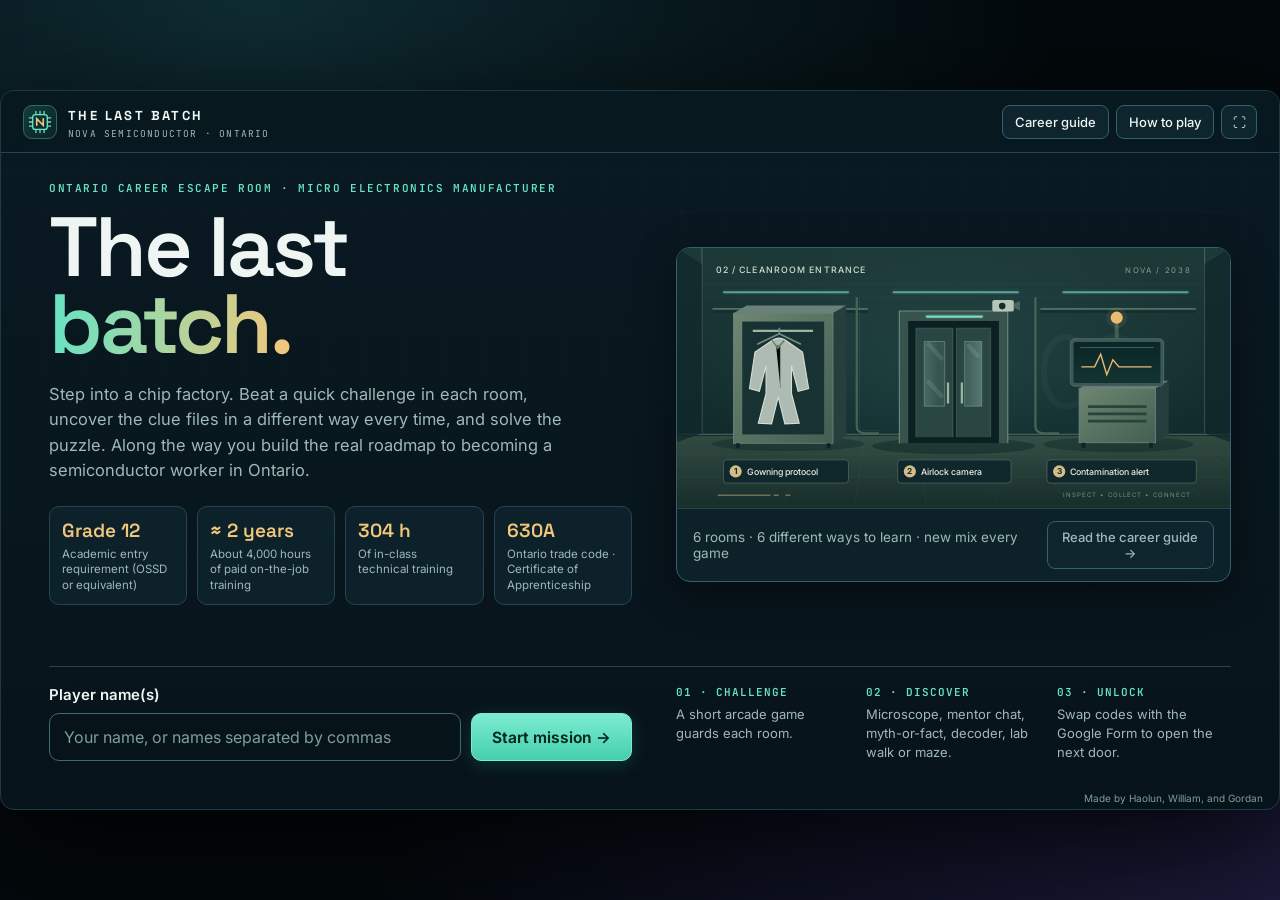
==== index.html @ 59d880a7 "Replace repeated mazes with varied discovery modes, randomize each mission, add Ontario career pathw" ====
<!doctype html>
<html lang="en">
<head>
<meta charset="utf-8">
<meta name="viewport" content="width=device-width,initial-scale=1">
<meta name="theme-color" content="#07131a">
<meta name="description" content="The Last Batch: a six-room microelectronics escape game about becoming a Micro Electronics Manufacturer (semiconductor worker) in Ontario.">
<title>The Last Batch · Nova Semiconductor</title>
<link rel="icon" type="image/svg+xml" href="data:image/svg+xml,%3Csvg xmlns='http://www.w3.org/2000/svg' viewBox='0 0 48 48'%3E%3Crect width='48' height='48' rx='9' fill='%2307131a'/%3E%3Cpath d='M12 35V13h4l16 22h4V13' fill='none' stroke='%2366e3c4' stroke-width='3'/%3E%3C/svg%3E">
<link rel="preconnect" href="https://fonts.googleapis.com">
<link rel="preconnect" href="https://fonts.gstatic.com" crossorigin>
<link rel="stylesheet" href="https://fonts.googleapis.com/css2?family=Inter:wght@400;500;600;700&family=JetBrains+Mono:wght@400;600&family=Space+Grotesk:wght@500;600;700&display=swap">
<link rel="stylesheet" href="css/style.css">
</head>
<body>
<a class="skip-link" href="#main">Skip to mission</a>
<div id="storage-warning" class="storage-warning" hidden>Progress cannot be saved in this browser. Keep this tab open until you finish.</div>
<div id="app"></div>
<dialog id="modal" aria-labelledby="modal-title"></dialog>
<div id="toast" class="toast" role="status" hidden></div>
<div id="announcer" class="sr-only" role="status" aria-live="polite"></div>
<noscript><p style="padding:30px">This game needs JavaScript enabled. Open this page in a current web browser.</p></noscript>
<!-- Plain scripts (no modules) so the game also runs when opened straight from disk. -->
<script src="js/scene.js"></script>
<script src="js/arcade.js"></script>
<script src="js/content.js"></script>
<script src="js/game.js"></script>
</body>
</html>
---- css/style.css ----
:root{
 color-scheme:dark;--ui-scale:1;
 --bg:#07131a;--bg2:#0b1c24;--panel:#0f242d;--panel2:#13303a;--line:#244651;--line2:#336170;
 --ink:#eef5f2;--muted:#9fb9b6;--teal:#66e3c4;--teal2:#2fbf9c;--gold:#f3c77b;--red:#ff9f8f;--violet:#b9a6ff;
 --mono:'JetBrains Mono',Consolas,'Courier New',monospace;--sans:Inter,system-ui,'Segoe UI',sans-serif;--display:'Space Grotesk',Inter,system-ui,sans-serif;
 --radius:12px;--shadow:0 10px 40px #0007;
}
*{box-sizing:border-box}
html,body{width:100%;height:100%;margin:0;overflow:hidden;overscroll-behavior:none;background:#03090c;color:var(--ink);font-family:var(--sans)}
body{background:radial-gradient(ellipse at 20% 0%,#0f2c33 0,transparent 55%),radial-gradient(ellipse at 100% 100%,#1b1a3a 0,transparent 50%),#03090c}
button,input,select{font:inherit}button{cursor:pointer;color:inherit}button:disabled{cursor:not-allowed;opacity:.42}
button:focus-visible,a:focus-visible,input:focus-visible,select:focus-visible,[tabindex]:focus-visible{outline:3px solid var(--gold);outline-offset:3px}
a{color:var(--teal);text-underline-offset:3px}
h1,h2,h3,p{margin:0}h1,h2{font-family:var(--display);font-weight:600;letter-spacing:-.5px}h3{font-size:19px;font-family:var(--display);font-weight:600}
p{line-height:1.55}strong,b{font-weight:650}ul,ol{margin:12px 0;padding-left:24px}li{margin:7px 0;line-height:1.5}[hidden]{display:none!important}
.muted{color:var(--muted)}.small{font-size:14px}.gold{color:var(--gold)}
.eyebrow{font:600 11px var(--mono);color:var(--teal);letter-spacing:1.6px;text-transform:uppercase}
.sr-only{position:absolute;width:1px;height:1px;overflow:hidden;clip:rect(0,0,0,0);white-space:nowrap}
.skip-link{position:fixed;top:-50px}.skip-link:focus{z-index:100;top:5px;left:5px;background:var(--teal);color:#081814;padding:10px}
@keyframes rise{from{opacity:0;transform:translateY(10px)}to{opacity:1;transform:none}}
@keyframes pulse{0%,100%{box-shadow:0 0 0 0 #66e3c455}50%{box-shadow:0 0 0 6px #66e3c400}}
@keyframes fade{from{opacity:0}to{opacity:1}}
@keyframes shake{20%,60%{transform:translateX(-6px)}40%,80%{transform:translateX(6px)}}

/* ---------- Stage ---------- */
#app{position:fixed;left:50%;top:50%;width:1280px;height:720px;transform:translate(-50%,-50%) scale(var(--ui-scale));transform-origin:center;overflow:hidden;border-radius:14px;border:1px solid #1d3a44;
 background:linear-gradient(180deg,#0a1a22 0,#07131a 100%);box-shadow:0 30px 120px #000c}
#app::before{content:"";position:absolute;inset:0;pointer-events:none;background-image:linear-gradient(#ffffff05 1px,transparent 1px),linear-gradient(90deg,#ffffff05 1px,transparent 1px);background-size:40px 40px;mask-image:linear-gradient(180deg,#000 0,transparent 70%)}
.screen{position:relative;height:658px;overflow:hidden}.screen.enter{animation:rise .35s ease both}

/* ---------- Top bar ---------- */
.topbar{position:relative;z-index:2;height:62px;padding:0 22px;display:flex;align-items:center;justify-content:space-between;gap:18px;border-bottom:1px solid var(--line);background:#081820cc;backdrop-filter:blur(8px)}
.brand{display:flex;gap:11px;align-items:center}
.brand-mark{width:34px;height:34px;display:grid;place-items:center;border-radius:9px;background:linear-gradient(135deg,#123c3a,#0b2228);border:1px solid #2f6b62}
.brand-mark svg{width:26px;height:26px;fill:none;stroke:var(--teal);stroke-width:1.6;stroke-linecap:round}.brand-mark .n{stroke:var(--gold);stroke-width:2}
.brand b{font:700 13px var(--display);letter-spacing:2.4px}.brand small{display:block;font:9.5px var(--mono);letter-spacing:1.2px;color:var(--muted);margin-top:3px}
.top-actions{display:flex;align-items:center;gap:7px}
.text-btn{font-size:13px;font-weight:500;border:1px solid var(--line2);background:#0e252d;border-radius:8px;padding:7px 12px;min-height:34px;transition:background .15s,border-color .15s,transform .15s}
.text-btn:hover:not(:disabled){background:#163843;border-color:#4b8b85}.text-btn.icon{width:36px;padding:0}.text-btn.warn{border-color:var(--gold);color:var(--gold)}
.clock{font:600 22px var(--mono);font-variant-numeric:tabular-nums;min-width:86px;text-align:right;color:var(--teal);padding-left:6px}.clock.low{color:var(--gold)}.clock.expired{color:var(--red)}
.room-nav{display:flex;align-items:center}
.room-nav button{border-radius:50%;border:1px solid #35606a;width:30px;height:30px;padding:0;background:#0f2a31;font:600 12px var(--mono);color:var(--muted);transition:transform .15s}
.room-nav button:hover:not(:disabled){transform:scale(1.1)}
.room-nav button.active{background:var(--teal);color:#06261f;border-color:var(--teal);animation:pulse 2.4s infinite}
.room-nav button.done{border-color:var(--teal);color:var(--teal);background:#0f3330}.room-nav button.done.active{color:#06261f;background:var(--teal)}
.room-nav i{display:block;width:16px;height:2px;background:#25454d}.room-nav i.lit{background:var(--teal)}
.creator-credit{position:absolute;right:16px;bottom:5px;z-index:3;font:10px var(--sans);color:#7f9e98;pointer-events:none}

/* ---------- Buttons & inputs ---------- */
.btn{display:inline-flex;justify-content:center;align-items:center;gap:10px;background:linear-gradient(180deg,#7cecd0,#45cfae);color:#062a22;border:1px solid #7cecd0;border-radius:10px;padding:12px 20px;min-height:46px;font-size:15.5px;font-weight:650;text-decoration:none;box-shadow:0 4px 18px #2fbf9c33;transition:transform .15s,box-shadow .15s,filter .15s}
.btn:hover:not(:disabled){transform:translateY(-1px);box-shadow:0 8px 24px #2fbf9c55}
.btn.secondary{background:#0f262e;color:var(--ink);border-color:#3e6f78;box-shadow:none}.btn.secondary:hover:not(:disabled){background:#173742}
.btn.danger{background:#3a1f1d;border-color:#9a5f55;color:var(--red);box-shadow:none}
.btn.full{width:100%}
.input,select{background:#061419;color:var(--ink);border:1px solid #3f6b70;border-radius:10px;min-height:48px;width:100%;padding:10px 14px;font-size:16px;transition:border-color .15s,box-shadow .15s}
.input:focus,select:focus{border-color:var(--teal);box-shadow:0 0 0 3px #66e3c42a;outline:none}.input::placeholder{color:#7f9e99}

/* ---------- Landing ---------- */
.landing{padding:28px 48px 24px;display:grid;grid-template-columns:1.05fr 1fr;grid-template-rows:1fr auto;gap:18px 44px}
.landing h1{font-size:84px;line-height:.92;letter-spacing:-3px;margin:14px 0 18px}
.landing h1 em{font-style:normal;background:linear-gradient(90deg,var(--teal),var(--gold));-webkit-background-clip:text;background-clip:text;color:transparent}
.lede{font-size:16.5px;color:var(--muted);max-width:540px}
.fact-row{display:grid;grid-template-columns:repeat(4,1fr);gap:10px;margin-top:22px}
.fact{border:1px solid var(--line);background:#0c2129;border-radius:10px;padding:11px 12px}
.fact strong{display:block;font:600 19px var(--display);color:var(--gold)}.fact span{font-size:11.5px;color:var(--muted);line-height:1.35;display:block;margin-top:4px}
.hero-art{align-self:center;border:1px solid var(--line2);border-radius:14px;overflow:hidden;background:#0d2228;box-shadow:var(--shadow)}
.hero-art svg{width:100%;height:auto;display:block;pointer-events:none}
.hero-caption{padding:12px 16px;font-size:13.5px;color:var(--muted);border-top:1px solid var(--line);display:flex;justify-content:space-between;align-items:center;gap:12px}
.landing-bottom{grid-column:1/-1;border-top:1px solid var(--line);padding-top:18px;display:grid;grid-template-columns:1.05fr 1fr;gap:44px}
.signup label{display:block;font-size:15px;font-weight:600;margin-bottom:9px}
.input-row{display:flex;gap:10px}.input-row input{flex:1;min-width:0}.input-row .btn{flex:none}
.inline-error{color:var(--red);font-size:14px;min-height:20px;margin-top:6px}
.instructions-strip{display:grid;grid-template-columns:repeat(3,1fr);gap:16px;font-size:13px;color:var(--muted);line-height:1.45}
.instructions-strip b{display:block;color:var(--teal);font:600 11px var(--mono);margin-bottom:6px;letter-spacing:1px}
.resume-card{border:1px solid #3f7d6c;padding:18px 20px;background:linear-gradient(135deg,#123129,#0d2228);border-radius:12px}
.resume-card p{margin:6px 0 14px;font-size:15px;color:var(--muted)}.resume-card .btn{font-size:14px}

/* ---------- Floor ---------- */
.floor-screen{padding:14px 26px 16px;display:grid;grid-template-rows:56px 1fr 62px 18px;gap:10px}
.floor-screen.final{grid-template-rows:56px 1fr 18px}
.room-heading{display:flex;align-items:center;gap:22px}
.room-heading h1{font-size:27px;white-space:nowrap;margin-top:3px}
.room-intro{flex:1;font-size:13.5px;color:var(--muted);line-height:1.45;max-width:440px}
.steps{display:flex;gap:8px;margin-left:auto}
.step-chip{display:flex;align-items:center;gap:9px;padding:6px 12px 6px 7px;border:1px solid var(--line);border-radius:999px;background:#0b1f26;font-size:13px;font-weight:600;color:#7e9c99;white-space:nowrap}
.step-chip small{display:block;font:9.5px var(--mono);letter-spacing:1px;text-transform:uppercase;font-weight:400}
.step-chip>span{width:26px;height:26px;border-radius:50%;display:grid;place-items:center;background:#16323a;font:600 12px var(--mono)}
.step-chip.now{border-color:var(--gold);color:var(--ink)}.step-chip.now>span{background:var(--gold);color:#3a2808}
.step-chip.done{border-color:#2f7a68;color:var(--teal)}.step-chip.done>span{background:var(--teal);color:#06261f}
.map-frame{position:relative;min-height:0;border:1px solid var(--line2);border-radius:var(--radius);display:grid;place-items:center;background:radial-gradient(ellipse at center,#123139,#08171d);overflow:hidden;box-shadow:inset 0 0 60px #0008}
.map-frame canvas{width:1000px;height:460px;max-width:100%;max-height:100%;display:block;cursor:crosshair;touch-action:none}
.map-frame.html{place-items:stretch;grid-template:minmax(0,1fr) / minmax(0,1fr)}.map-frame.html>*{min-height:0;min-width:0}
.floor-actions{display:grid;grid-template-columns:repeat(3,1fr) 1.25fr;gap:12px}
.record-btn{background:#0e242c;border:1px solid var(--line2);border-radius:10px;text-align:left;padding:9px 14px;font-size:14.5px;line-height:1.3;display:flex;gap:12px;align-items:center;transition:background .15s,border-color .15s}
.record-btn .number{font:600 15px var(--mono);color:var(--gold);width:26px;height:26px;border-radius:50%;border:1px solid #6a5a35;display:grid;place-items:center;flex:none}
.record-btn.seen{border-color:#3f9a80;background:linear-gradient(135deg,#123a31,#0e2a2a)}.record-btn.seen .number{color:#06261f;background:var(--teal);border-color:var(--teal)}
.record-btn:not(:disabled):hover{border-color:var(--teal)}
.record-btn small{display:block;font-size:11px;font-weight:400;color:var(--muted);margin-top:2px}
.report-status:disabled{opacity:1;cursor:default}
.floor-controls{display:flex;justify-content:space-between;align-items:center;font-size:12px;color:var(--muted);padding-right:190px}
#rover-status{max-width:760px;white-space:nowrap;overflow:hidden;text-overflow:ellipsis}

/* ---------- Discovery: lab scene ---------- */
.scene-wrap{display:grid;place-items:center;height:100%;padding:6px}.scene-wrap svg.lab-scene{width:100%;height:100%}

/* ---------- Discovery: microscope ---------- */
.scope-layout{display:grid;grid-template-columns:1fr 300px;height:100%}
.scope{--x:50%;--y:50%;position:relative;overflow:hidden;cursor:none;background:#050d10}
.wafer{position:absolute;left:50%;top:50%;width:640px;height:400px;transform:translate(-50%,-50%);border-radius:50% / 50%;
 background:radial-gradient(circle at 35% 30%,#7f8fb6 0,#4d5f86 35%,#33466a 70%,#1f2d48 100%);box-shadow:0 0 0 6px #22324a,0 0 50px #4d6aa055}
.die-grid{position:absolute;inset:0;border-radius:50%;background-image:linear-gradient(#c8d6ff22 1px,transparent 1px),linear-gradient(90deg,#c8d6ff22 1px,transparent 1px);background-size:32px 32px;mix-blend-mode:screen}
.wafer::after{content:"";position:absolute;inset:0;border-radius:50%;background:conic-gradient(from 20deg,#ff9dd622,#9dfff022,#fff59d22,#ff9dd622);mix-blend-mode:overlay}
.defect{position:absolute;width:42px;height:42px;margin:-21px 0 0 -21px;border:0;background:transparent;padding:0;z-index:1;cursor:none}
.defect span{position:absolute;inset:13px;border-radius:50% 40% 55% 45%;background:#24170c;box-shadow:0 0 0 2px #f3c77b88,0 0 14px #f3c77b}
.defect.found span{background:var(--teal);box-shadow:0 0 0 3px #66e3c4aa}
.defect.found::after{content:"✓";position:absolute;inset:0;display:grid;place-items:center;color:#06261f;font-weight:700;font-size:13px}
.defect:focus-visible{outline:2px solid var(--gold);border-radius:50%}
.lens-shade{position:absolute;inset:0;pointer-events:none;background:radial-gradient(circle 95px at var(--x) var(--y),transparent 0 88px,#02080b 96px);z-index:2}
.lens-ring{position:absolute;left:var(--x);top:var(--y);width:196px;height:196px;margin:-98px 0 0 -98px;border-radius:50%;border:3px solid #9fe9d6aa;box-shadow:0 0 0 10px #0d262b,0 0 0 11px #3f7d74,inset 0 0 40px #66e3c422;pointer-events:none;z-index:3}
.lens-ring::before,.lens-ring::after{content:"";position:absolute;background:#66e3c455;left:50%;top:12px;bottom:12px;width:1px}.lens-ring::after{left:12px;right:12px;top:50%;bottom:auto;width:auto;height:1px}
.side-card{border-left:1px solid var(--line);background:#0a1c23;padding:18px;display:flex;flex-direction:column;gap:10px;overflow:auto}
.found-list{list-style:none;padding:0;margin:4px 0;display:grid;gap:8px}
.found-list li{margin:0;padding:9px 11px;border:1px dashed #36565d;border-radius:9px;font-size:13px}.found-list li b{display:block;font-size:14px}.found-list li span{color:var(--muted)}
.found-list li.ok{border-style:solid;border-color:#3f9a80;background:#0f2e2a}.found-list li.ok b{color:var(--teal)}
.tip{font-size:12.5px;color:var(--gold);line-height:1.45;margin-top:auto}

/* ---------- Discovery: mentor chat ---------- */
.mentor-layout{display:grid;grid-template-columns:260px 1fr;height:100%;min-height:0}
.mentor-card{border-right:1px solid var(--line);background:#0a1c23;padding:22px;display:flex;flex-direction:column;gap:8px;align-items:flex-start}
.avatar{width:74px;height:74px;border-radius:50%;display:grid;place-items:center;font:700 26px var(--display);color:#06261f;background:linear-gradient(135deg,var(--teal),var(--gold));box-shadow:0 0 0 4px #0d2a2e,0 0 0 5px #3f7d74;margin-bottom:6px}
.meter{width:100%;height:8px;border-radius:9px;background:#163039;overflow:hidden;margin-top:8px}.meter span{display:block;height:100%;background:linear-gradient(90deg,var(--teal),var(--gold));transition:width .4s}
.chat{display:grid;grid-template-rows:1fr auto;min-height:0}
.chat-log{overflow:auto;padding:18px 22px;display:flex;flex-direction:column;gap:10px}
.bubble{max-width:78%;padding:11px 15px;border-radius:16px;font-size:14.5px;line-height:1.5;animation:rise .3s ease both}
.bubble.them{background:#13323a;border:1px solid #2d5a62;border-bottom-left-radius:4px;align-self:flex-start}
.bubble.you{background:linear-gradient(135deg,#f3c77b,#e7a957);color:#2c1d05;border-bottom-right-radius:4px;align-self:flex-end;font-weight:600}
.chat-options{border-top:1px solid var(--line);padding:12px 18px;display:flex;flex-wrap:wrap;gap:8px;background:#0a1c23}
.chip-btn{border:1px solid #3f7d74;background:#0f2b30;color:var(--ink);border-radius:999px;padding:9px 15px;font-size:13.5px;transition:background .15s,transform .15s}
.chip-btn:hover{background:#174047;transform:translateY(-1px)}

/* ---------- Discovery: myth or fact ---------- */
.quiz-layout{display:grid;place-items:center;height:100%;padding:20px}
.quiz-card{width:760px;max-width:100%;text-align:center;padding:34px 40px;border-radius:18px;border:1px solid var(--line2);background:linear-gradient(160deg,#12313a,#0b1f26);box-shadow:var(--shadow)}
.quiz-card h2{font-size:28px;line-height:1.3;margin:14px 0 24px;font-weight:500}
.quiz-actions{display:flex;justify-content:center;gap:16px}
.btn.big{min-width:180px;min-height:58px;font-size:18px}
.btn.myth{background:linear-gradient(180deg,#ffb3a6,#f08a78);border-color:#ffb3a6;color:#3a0d06;box-shadow:0 4px 18px #f08a7833}
.quiz-msg{margin-top:20px;font-size:14.5px;color:var(--muted);min-height:44px}
.quiz-card.good{border-color:#3f9a80}.quiz-card.good .quiz-msg strong{color:var(--teal)}.quiz-card.bad .quiz-msg strong{color:var(--red)}

/* ---------- Discovery: word decoder ---------- */
.decode-layout{display:grid;grid-template-columns:repeat(3,1fr);gap:16px;padding:22px;height:100%;align-content:center}
.decode-row{border:1px solid var(--line2);border-radius:14px;background:#0c2128;padding:20px;display:flex;flex-direction:column;gap:14px;min-height:230px}
.decode-row.ok{border-color:#3f9a80;background:linear-gradient(160deg,#123a31,#0c2128)}
.decode-row.shake{animation:shake .4s}
.tiles{display:flex;flex-wrap:wrap;gap:5px}
.tiles span{width:30px;height:38px;display:grid;place-items:center;border-radius:6px;background:#173842;border:1px solid #3e6f78;border-bottom-width:3px;font:700 18px var(--mono);color:var(--gold)}
.decode-row.ok .tiles span{color:var(--teal);border-color:#3f9a80}
.decode-row p{font-size:14.5px;color:var(--muted);flex:1}
.decode-input{display:flex;gap:8px}.decode-input .input{text-transform:uppercase;font-family:var(--mono);letter-spacing:2px}.decode-input .btn{padding:0 16px}
.solved{font:600 14px var(--mono);color:var(--teal)}

/* ---------- Puzzle ---------- */
.puzzle-screen{padding:18px 28px;display:grid;grid-template-rows:56px 1fr 60px;gap:14px}
.puzzle-heading{display:flex;align-items:center;justify-content:space-between;gap:30px}.puzzle-heading h1{font-size:32px;margin-top:5px}
.puzzle-layout{min-height:0;display:grid;grid-template-columns:270px 1fr;gap:18px}
.clue-panel{border:1px solid var(--line);border-radius:var(--radius);background:#0b1f26;padding:18px;display:flex;flex-direction:column;gap:10px}
.clue-panel h3{font-size:16px}.clue-panel .record-btn{font-size:14px;min-height:54px}
.hint-text{color:var(--gold);font-size:14px;line-height:1.5}.hint-btn{margin-top:auto}
.puzzle-main{border:1px solid var(--line);border-radius:var(--radius);background:linear-gradient(160deg,#10292f,#0b1e25);padding:22px 24px;min-height:0;display:flex;flex-direction:column;justify-content:center;gap:18px}
.question{font-size:18px;line-height:1.45;color:#d9e8e2;flex:none;font-weight:500}.puzzle-content{min-height:0}
.puzzle-footer{display:grid;grid-template-columns:1fr auto;align-items:center;gap:25px;padding-right:180px}.puzzle-footer .btn{min-width:230px}
.feedback{font-size:15px;line-height:1.45;color:var(--muted)}.feedback.error{color:var(--red)}.feedback.good{color:var(--teal)}
.match-grid{display:grid;grid-template-columns:repeat(3,1fr);gap:15px}
.match-item{background:#091a20;border:1px solid var(--line2);border-radius:12px;padding:20px 16px}
.match-icon{font:600 36px var(--mono);color:var(--teal);opacity:.8}.match-item label{font-size:18px;font-weight:600;display:block;margin:12px 0}.match-item select{font-size:14.5px}
.camera-grid{display:grid;grid-template-columns:repeat(3,1fr);gap:11px}
.camera-cell{border:2px solid #2f545b;background:#091b20;border-radius:10px;overflow:hidden;padding:0;text-align:left;transition:border-color .15s,transform .15s}
.camera-cell:hover{transform:translateY(-2px);border-color:#4f8c86}
.camera-cell svg{width:100%;height:80px;display:block;background:#11292c}
.camera-cell .camera-caption{padding:8px 11px;font-size:14px;line-height:1.3}.camera-cell strong{display:block;font-size:14.5px}.camera-cell span{display:block;color:var(--muted);font-size:12px;margin-top:3px}
.camera-cell.selected{border-color:var(--red);background:#2c1a19;box-shadow:0 0 0 3px #ff9f8f33}
.camera-cell.selected strong::before{content:"⚠ ";color:var(--red)}
.process-layout{display:grid;grid-template-columns:1fr 1fr;gap:22px}
.process-bank{display:flex;flex-direction:column;gap:8px}
.process-card{background:#12343a;color:var(--ink);border:1px solid #3f7d74;border-radius:10px;font-size:16px;text-align:left;padding:12px 14px;min-height:48px;transition:transform .15s,background .15s}
.process-card:hover:not(:disabled){transform:translateX(4px);background:#174047}
.process-order{border:1px dashed #5f9a8c;border-radius:12px;padding:16px}.process-order ol{font-size:16px;padding-left:23px;min-height:170px;margin:8px 0}.process-order li{padding-left:6px;margin:9px 0}
.minor-actions{display:flex;gap:8px}
.sample-grid{display:grid;grid-template-columns:repeat(3,1fr);gap:14px}
.sample-card{padding:16px;border:1px solid var(--line2);border-radius:12px;background:#0a1d22}
.sample-card h3{font-size:21px;color:var(--teal)}.sample-card p{font-size:16px;margin:10px 0}.sample-card svg{width:100%;height:92px;display:block}
.simple-form{display:flex;flex-direction:column;gap:18px;max-width:650px;width:100%;margin:auto}
.simple-form label{display:block;font-size:17px;margin-bottom:9px}.simple-form input{max-width:270px}
.simple-form .math-line{font:600 24px var(--mono);color:var(--gold);margin:3px 0 10px}

/* ---------- Gate ---------- */
.gate-screen{padding:20px 48px;display:grid;grid-template-rows:auto auto 1fr;gap:14px}
.gate-heading h1{font-size:34px;margin-top:5px}
.path-card{display:flex;gap:18px;align-items:flex-start;padding:16px 20px;border-radius:var(--radius);border:1px solid #6b5a33;background:linear-gradient(135deg,#2a2412,#12232a 60%)}
.path-card p{font-size:14.5px;color:#d6dfd8;margin-top:6px;line-height:1.5}.path-card .eyebrow{color:var(--gold)}
.path-card.compact{margin-top:14px;padding:12px 16px;align-items:center}
.path-num{flex:none;width:44px;height:44px;border-radius:12px;display:grid;place-items:center;font:700 22px var(--display);background:var(--gold);color:#3a2808}
.gate-layout{display:grid;grid-template-columns:1fr 1fr;gap:22px;min-height:0}
.gate-card{padding:20px 24px;border:1px solid var(--line);background:#0e252c;border-radius:var(--radius);display:flex;flex-direction:column;gap:12px}
.step-label{display:flex;align-items:center;gap:12px;font-size:18px;font-weight:600}
.step-label span{border:1px solid var(--teal);width:30px;height:30px;border-radius:50%;display:grid;place-items:center;color:var(--teal);font:600 15px var(--mono)}
.gate-card p{font-size:15.5px;color:var(--muted)}
.room-code{font:600 32px var(--mono);color:var(--teal);letter-spacing:3px;border:1px dashed #5f9a8c;border-radius:10px;padding:14px;text-align:center;user-select:all;background:#061518}
.gate-actions{display:flex;gap:10px}.gate-actions .btn{flex:1;font-size:14px;padding:10px 15px}
.gate-card .gate-help{margin-top:auto;padding-top:12px;border-top:1px solid var(--line);font-size:13.5px}
.gate-form input{text-transform:uppercase;font:600 21px var(--mono);letter-spacing:2px}.gate-form .btn{margin-top:12px;width:100%}
.gate-card .back{align-self:flex-start;margin-top:auto}
.receipt-success{font-size:16px;color:var(--teal)!important;padding:6px 0}

/* ---------- Ending ---------- */
.ending{padding:30px 54px;display:flex;flex-direction:column;gap:26px}
.ending-top{display:grid;grid-template-columns:1fr auto;gap:40px;align-items:end}
.ending h1{font-size:56px;line-height:1.02;margin:12px 0 14px;letter-spacing:-2px}.ending h1 em{font-style:normal;color:var(--teal)}
.end-stats{display:flex;gap:28px}.end-stats strong{display:block;font:600 30px var(--mono);color:var(--teal)}.end-stats span{font-size:13px;color:var(--muted)}
.roadmap{isolation:isolate;list-style:none;padding:0;margin:0;display:grid;grid-template-columns:repeat(6,1fr);gap:12px;position:relative}
.roadmap::before{z-index:-1;content:"";position:absolute;left:4%;right:4%;top:22px;height:2px;background:linear-gradient(90deg,var(--teal),var(--gold))}
.roadmap li{position:relative;margin:0;padding:56px 14px 16px;border:1px solid var(--line);border-radius:12px;background:#0c2128;animation:rise .4s ease both}
.roadmap li:nth-child(2){animation-delay:.08s}.roadmap li:nth-child(3){animation-delay:.16s}.roadmap li:nth-child(4){animation-delay:.24s}.roadmap li:nth-child(5){animation-delay:.32s}.roadmap li:nth-child(6){animation-delay:.4s}
.roadmap .dot{position:absolute;top:6px;left:14px;width:34px;height:34px;border-radius:50%;display:grid;place-items:center;background:var(--gold);color:#3a2808;font:700 16px var(--display)}
.roadmap b{display:block;font-size:15px;line-height:1.3}.roadmap small{display:block;color:var(--muted);font-size:12px;margin-top:6px}
.next-row{display:grid;grid-template-columns:repeat(3,1fr);gap:12px}.next-row div{border:1px dashed #4f7f78;border-radius:12px;padding:14px 16px;font-size:14px;color:var(--muted);line-height:1.45}.next-row b{display:block;color:var(--gold);font:600 11px var(--mono);letter-spacing:1px;margin-bottom:6px}
.end-actions{display:flex;gap:10px}.end-actions .btn{font-size:15px}

/* ---------- Modal ---------- */
dialog{position:fixed;left:50%;top:50%;transform:translate(-50%,-50%) scale(var(--ui-scale));transform-origin:center;width:780px;height:560px;max-width:none;max-height:none;margin:0;padding:0;background:linear-gradient(170deg,#12303a,#0b1d24);color:var(--ink);border:1px solid #4b8b85;border-radius:16px;overflow:hidden;box-shadow:0 20px 100px #000d}
dialog[open]{animation:fade .2s ease both}
dialog::backdrop{background:#01080cd9;backdrop-filter:blur(3px)}
.modal-inner{height:100%;display:grid;grid-template-rows:82px 1fr 72px}
.modal-head{padding:18px 26px;border-bottom:1px solid var(--line);display:flex;justify-content:space-between;align-items:center;gap:25px}
.modal-head h2{font-size:26px;margin-top:5px}
.modal-close{background:#0e252d;border:1px solid #4b8b85;width:36px;height:36px;flex:none;border-radius:50%;font-size:21px}
.modal-body{padding:22px 28px;font-size:17px;line-height:1.6;min-height:0;overflow:auto}
.modal-body p{margin-bottom:14px}.modal-body p:last-child{margin:0}
.modal-footer{padding:12px 26px;border-top:1px solid var(--line);display:flex;align-items:center;justify-content:space-between;gap:15px}
.modal-footer .btn{font-size:14px;min-height:42px;padding:9px 16px}
.mini-table{font-size:17px;margin-bottom:14px}.mini-table>div{display:flex;justify-content:space-between;gap:20px;padding:10px 0;border-bottom:1px solid var(--line)}.mini-table span{color:var(--muted)}
.notebook-tabs,.guide-tabs{display:flex;gap:7px;margin-bottom:16px;flex-wrap:wrap}
.notebook-tabs button,.guide-tabs button{border:1px solid var(--line2);background:#091d22;border-radius:8px;padding:6px 13px;font:13px var(--mono)}
.notebook-tabs button.active,.guide-tabs button.active{background:#1f5248;border-color:var(--teal);color:#e9fff8}
.notebook-records{display:flex;gap:10px;margin:14px 0}.notebook-records .record-btn{flex:1;min-width:0;font-size:14px;padding:12px}
.notebook-finding{font-size:15.5px;color:var(--muted);margin:12px 0}.notebook-code{font:16px var(--mono);color:var(--teal)}
.guide-facts{display:grid;grid-template-columns:1fr 1fr;gap:10px;margin-bottom:16px}
.guide-facts div{border:1px solid var(--line2);border-radius:10px;padding:12px 14px;background:#0a1d23}.guide-facts strong{display:block;font:600 11px var(--mono);color:var(--gold);letter-spacing:1px;text-transform:uppercase}.guide-facts span{font-size:15px}
.guide-steps{padding-left:22px}.guide-steps li{margin:0 0 12px}.guide-steps small{font:11px var(--mono);color:var(--gold);margin-left:6px}.guide-steps p{font-size:14.5px;color:var(--muted);margin:3px 0 0!important}
.source-list{display:grid;gap:12px}.source-list a{font-size:16px}.source-list small{display:block;color:var(--muted);font-size:13px}
.menu-grid{display:grid;grid-template-columns:1fr 1fr;gap:14px}.menu-grid button{min-height:60px;font-size:16px}
.toast{position:fixed;left:50%;bottom:4%;transform:translateX(-50%);z-index:100;background:#dff5ec;color:#0e3228;padding:12px 20px;border-radius:10px;font-size:14px;font-weight:500;box-shadow:0 8px 30px #0006;max-width:90vw;animation:fade .2s ease both}
.storage-warning{position:fixed;top:0;left:0;right:0;z-index:100;background:#4d3420;color:#ffe0b0;text-align:center;font-size:13px;padding:6px}
.form-link{color:var(--teal)}
#signal-game{display:block;width:100%;height:auto;max-height:240px;outline-offset:2px;border-radius:10px}

@media(prefers-reduced-motion:reduce){*{animation:none!important;transition:none!important;scroll-behavior:auto!important}}
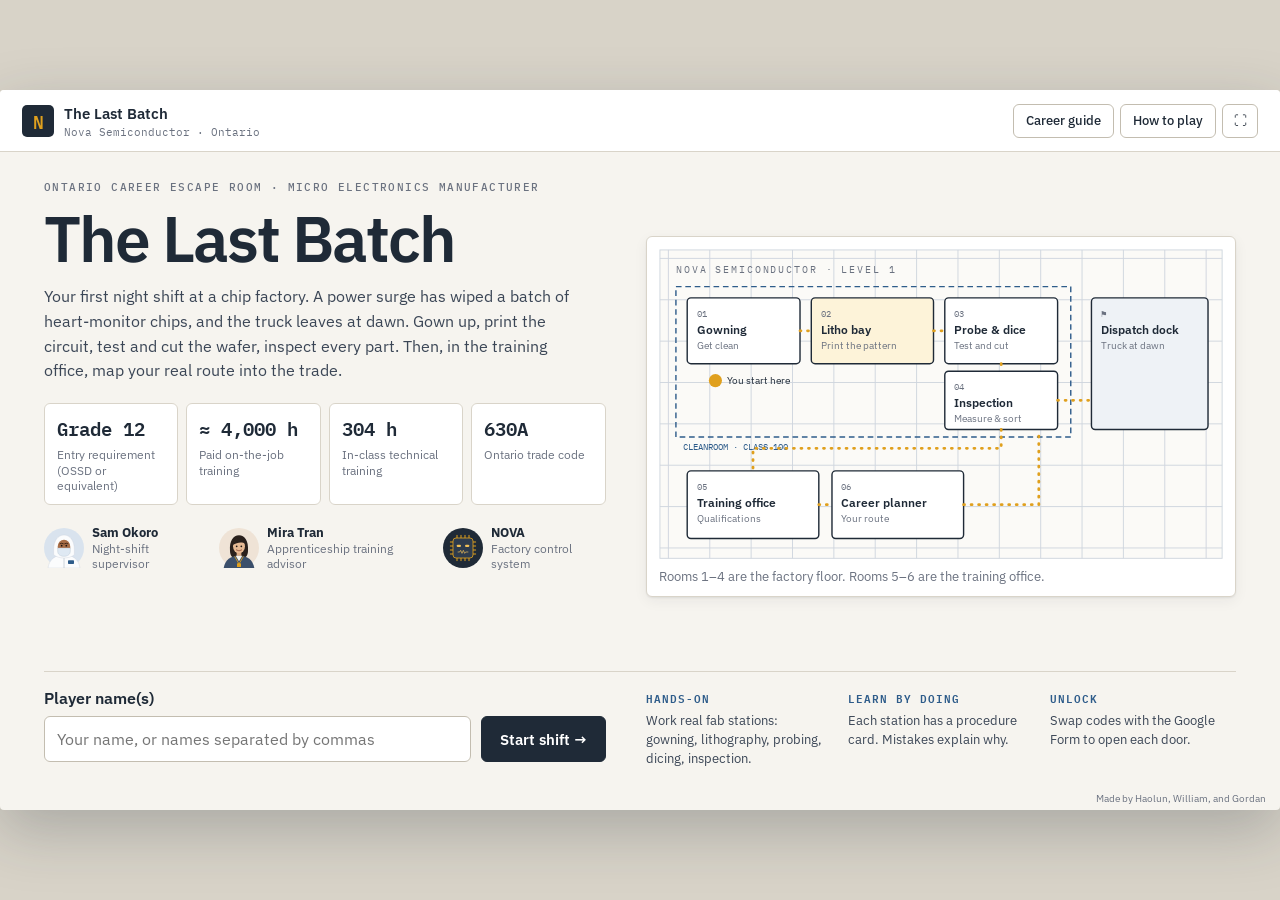
==== commit 2b372e43: "Rebuild rooms as hands-on fab stations with a light industrial UI The arcade challenges, maze, clue-" ====
--- a/index.html
+++ b/index.html
@@ -3,13 +3,13 @@
 <head>
 <meta charset="utf-8">
 <meta name="viewport" content="width=device-width,initial-scale=1">
-<meta name="theme-color" content="#07131a">
+<meta name="theme-color" content="#f6f4ef">
 <meta name="description" content="The Last Batch: a six-room microelectronics escape game about becoming a Micro Electronics Manufacturer (semiconductor worker) in Ontario.">
 <title>The Last Batch · Nova Semiconductor</title>
-<link rel="icon" type="image/svg+xml" href="data:image/svg+xml,%3Csvg xmlns='http://www.w3.org/2000/svg' viewBox='0 0 48 48'%3E%3Crect width='48' height='48' rx='9' fill='%2307131a'/%3E%3Cpath d='M12 35V13h4l16 22h4V13' fill='none' stroke='%2366e3c4' stroke-width='3'/%3E%3C/svg%3E">
+<link rel="icon" type="image/svg+xml" href="data:image/svg+xml,%3Csvg xmlns='http://www.w3.org/2000/svg' viewBox='0 0 48 48'%3E%3Crect width='48' height='48' rx='9' fill='%231f2a37'/%3E%3Cpath d='M12 35V13h4l16 22h4V13' fill='none' stroke='%23e0a01e' stroke-width='3'/%3E%3C/svg%3E">
 <link rel="preconnect" href="https://fonts.googleapis.com">
 <link rel="preconnect" href="https://fonts.gstatic.com" crossorigin>
-<link rel="stylesheet" href="https://fonts.googleapis.com/css2?family=Inter:wght@400;500;600;700&family=JetBrains+Mono:wght@400;600&family=Space+Grotesk:wght@500;600;700&display=swap">
+<link rel="stylesheet" href="https://fonts.googleapis.com/css2?family=IBM+Plex+Mono:wght@400;500;600&family=IBM+Plex+Sans:wght@400;500;600;700&display=swap">
 <link rel="stylesheet" href="css/style.css">
 </head>
 <body>
@@ -21,9 +21,9 @@
 <div id="announcer" class="sr-only" role="status" aria-live="polite"></div>
 <noscript><p style="padding:30px">This game needs JavaScript enabled. Open this page in a current web browser.</p></noscript>
 <!-- Plain scripts (no modules) so the game also runs when opened straight from disk. -->
-<script src="js/scene.js"></script>
-<script src="js/arcade.js"></script>
+<script src="js/art.js"></script>
 <script src="js/content.js"></script>
+<script src="js/tasks.js"></script>
 <script src="js/game.js"></script>
 </body>
 </html>
--- a/css/style.css
+++ b/css/style.css
@@ -1,258 +1,302 @@
+/* The Last Batch — light industrial theme: warm paper, ink navy, litho-amber accent. */
 :root{
- color-scheme:dark;--ui-scale:1;
- --bg:#07131a;--bg2:#0b1c24;--panel:#0f242d;--panel2:#13303a;--line:#244651;--line2:#336170;
- --ink:#eef5f2;--muted:#9fb9b6;--teal:#66e3c4;--teal2:#2fbf9c;--gold:#f3c77b;--red:#ff9f8f;--violet:#b9a6ff;
- --mono:'JetBrains Mono',Consolas,'Courier New',monospace;--sans:Inter,system-ui,'Segoe UI',sans-serif;--display:'Space Grotesk',Inter,system-ui,sans-serif;
- --radius:12px;--shadow:0 10px 40px #0007;
+ color-scheme:light;--ui-scale:1;
+ --paper:#f6f4ef;--panel:#ffffff;--sunk:#efece5;--line:#d9d4c9;--line2:#c3bdb0;
+ --ink:#1f2a37;--ink2:#3b4656;--muted:#6b7280;--blue:#2e5c8a;--blue-soft:#e5edf6;
+ --amber:#e0a01e;--amber-soft:#fbf0d3;--red:#b9412c;--red-soft:#f8e4df;--ok:#2f7d4f;--ok-soft:#e1f0e6;
+ --sans:'IBM Plex Sans',system-ui,'Segoe UI',sans-serif;--mono:'IBM Plex Mono',Consolas,monospace;
+ --r:6px;--shadow:0 1px 2px #1f2a3714,0 4px 14px #1f2a370f;
 }
 *{box-sizing:border-box}
-html,body{width:100%;height:100%;margin:0;overflow:hidden;overscroll-behavior:none;background:#03090c;color:var(--ink);font-family:var(--sans)}
-body{background:radial-gradient(ellipse at 20% 0%,#0f2c33 0,transparent 55%),radial-gradient(ellipse at 100% 100%,#1b1a3a 0,transparent 50%),#03090c}
-button,input,select{font:inherit}button{cursor:pointer;color:inherit}button:disabled{cursor:not-allowed;opacity:.42}
-button:focus-visible,a:focus-visible,input:focus-visible,select:focus-visible,[tabindex]:focus-visible{outline:3px solid var(--gold);outline-offset:3px}
-a{color:var(--teal);text-underline-offset:3px}
-h1,h2,h3,p{margin:0}h1,h2{font-family:var(--display);font-weight:600;letter-spacing:-.5px}h3{font-size:19px;font-family:var(--display);font-weight:600}
-p{line-height:1.55}strong,b{font-weight:650}ul,ol{margin:12px 0;padding-left:24px}li{margin:7px 0;line-height:1.5}[hidden]{display:none!important}
-.muted{color:var(--muted)}.small{font-size:14px}.gold{color:var(--gold)}
-.eyebrow{font:600 11px var(--mono);color:var(--teal);letter-spacing:1.6px;text-transform:uppercase}
+html,body{width:100%;height:100%;margin:0;overflow:hidden;background:#d8d3c8;color:var(--ink);font-family:var(--sans)}
+button,input,select{font:inherit;color:inherit}button{cursor:pointer}button:disabled{cursor:not-allowed}
+:focus-visible{outline:3px solid var(--blue);outline-offset:2px}
+a{color:var(--blue)}h1,h2,h3,p{margin:0}h1,h2,h3{font-weight:600;letter-spacing:-.2px}
+p{line-height:1.55}ul,ol{margin:10px 0;padding-left:22px}li{margin:6px 0;line-height:1.5}[hidden]{display:none!important}
+.muted{color:var(--muted)}.small{font-size:13.5px}
+.eyebrow{font:500 11px var(--mono);letter-spacing:1.4px;text-transform:uppercase;color:var(--muted)}
 .sr-only{position:absolute;width:1px;height:1px;overflow:hidden;clip:rect(0,0,0,0);white-space:nowrap}
-.skip-link{position:fixed;top:-50px}.skip-link:focus{z-index:100;top:5px;left:5px;background:var(--teal);color:#081814;padding:10px}
-@keyframes rise{from{opacity:0;transform:translateY(10px)}to{opacity:1;transform:none}}
-@keyframes pulse{0%,100%{box-shadow:0 0 0 0 #66e3c455}50%{box-shadow:0 0 0 6px #66e3c400}}
+.skip-link{position:fixed;top:-50px}.skip-link:focus{z-index:100;top:5px;left:5px;background:var(--ink);color:#fff;padding:10px}
+@keyframes rise{from{opacity:0;transform:translateY(8px)}to{opacity:1;transform:none}}
 @keyframes fade{from{opacity:0}to{opacity:1}}
-@keyframes shake{20%,60%{transform:translateX(-6px)}40%,80%{transform:translateX(6px)}}
+@keyframes pop{0%{transform:translateY(4px);opacity:.4}100%{transform:none;opacity:1}}
 
 /* ---------- Stage ---------- */
-#app{position:fixed;left:50%;top:50%;width:1280px;height:720px;transform:translate(-50%,-50%) scale(var(--ui-scale));transform-origin:center;overflow:hidden;border-radius:14px;border:1px solid #1d3a44;
- background:linear-gradient(180deg,#0a1a22 0,#07131a 100%);box-shadow:0 30px 120px #000c}
-#app::before{content:"";position:absolute;inset:0;pointer-events:none;background-image:linear-gradient(#ffffff05 1px,transparent 1px),linear-gradient(90deg,#ffffff05 1px,transparent 1px);background-size:40px 40px;mask-image:linear-gradient(180deg,#000 0,transparent 70%)}
-.screen{position:relative;height:658px;overflow:hidden}.screen.enter{animation:rise .35s ease both}
+#app{position:fixed;left:50%;top:50%;width:1280px;height:720px;transform:translate(-50%,-50%) scale(var(--ui-scale));transform-origin:center;overflow:hidden;background:var(--paper);border-radius:4px;box-shadow:0 20px 60px #1f2a3740}
+.screen{position:relative;height:658px;overflow:hidden}.screen.enter{animation:rise .3s ease both}
 
 /* ---------- Top bar ---------- */
-.topbar{position:relative;z-index:2;height:62px;padding:0 22px;display:flex;align-items:center;justify-content:space-between;gap:18px;border-bottom:1px solid var(--line);background:#081820cc;backdrop-filter:blur(8px)}
-.brand{display:flex;gap:11px;align-items:center}
-.brand-mark{width:34px;height:34px;display:grid;place-items:center;border-radius:9px;background:linear-gradient(135deg,#123c3a,#0b2228);border:1px solid #2f6b62}
-.brand-mark svg{width:26px;height:26px;fill:none;stroke:var(--teal);stroke-width:1.6;stroke-linecap:round}.brand-mark .n{stroke:var(--gold);stroke-width:2}
-.brand b{font:700 13px var(--display);letter-spacing:2.4px}.brand small{display:block;font:9.5px var(--mono);letter-spacing:1.2px;color:var(--muted);margin-top:3px}
-.top-actions{display:flex;align-items:center;gap:7px}
-.text-btn{font-size:13px;font-weight:500;border:1px solid var(--line2);background:#0e252d;border-radius:8px;padding:7px 12px;min-height:34px;transition:background .15s,border-color .15s,transform .15s}
-.text-btn:hover:not(:disabled){background:#163843;border-color:#4b8b85}.text-btn.icon{width:36px;padding:0}.text-btn.warn{border-color:var(--gold);color:var(--gold)}
-.clock{font:600 22px var(--mono);font-variant-numeric:tabular-nums;min-width:86px;text-align:right;color:var(--teal);padding-left:6px}.clock.low{color:var(--gold)}.clock.expired{color:var(--red)}
+.topbar{height:62px;padding:0 22px;display:flex;align-items:center;justify-content:space-between;gap:16px;background:var(--panel);border-bottom:1px solid var(--line)}
+.brand{display:flex;gap:10px;align-items:center}
+.brand-mark{width:32px;height:32px;display:grid;place-items:center;border-radius:5px;background:var(--ink);color:var(--amber);font:600 18px var(--mono)}
+.brand b{font-size:15px;font-weight:600}.brand small{display:block;font:11px var(--mono);color:var(--muted);margin-top:2px}
+.top-actions{display:flex;align-items:center;gap:6px}
+.text-btn{font-size:13px;font-weight:500;border:1px solid var(--line2);background:var(--panel);border-radius:var(--r);padding:7px 12px;min-height:34px}
+.text-btn:hover:not(:disabled){background:var(--sunk)}.text-btn.icon{width:36px;padding:0}.text-btn.warn{border-color:var(--amber);background:var(--amber-soft)}
+.clock{font:500 21px var(--mono);font-variant-numeric:tabular-nums;min-width:80px;text-align:right;padding-left:6px}.clock.low{color:#a86b00}.clock.expired{color:var(--red)}
 .room-nav{display:flex;align-items:center}
-.room-nav button{border-radius:50%;border:1px solid #35606a;width:30px;height:30px;padding:0;background:#0f2a31;font:600 12px var(--mono);color:var(--muted);transition:transform .15s}
-.room-nav button:hover:not(:disabled){transform:scale(1.1)}
-.room-nav button.active{background:var(--teal);color:#06261f;border-color:var(--teal);animation:pulse 2.4s infinite}
-.room-nav button.done{border-color:var(--teal);color:var(--teal);background:#0f3330}.room-nav button.done.active{color:#06261f;background:var(--teal)}
-.room-nav i{display:block;width:16px;height:2px;background:#25454d}.room-nav i.lit{background:var(--teal)}
-.creator-credit{position:absolute;right:16px;bottom:5px;z-index:3;font:10px var(--sans);color:#7f9e98;pointer-events:none}
+.room-nav button{border-radius:50%;border:1.5px solid var(--line2);width:28px;height:28px;padding:0;background:var(--panel);font:500 12px var(--mono);color:var(--muted)}
+.room-nav button.done{background:var(--ink);border-color:var(--ink);color:#fff}
+.room-nav button.active{border-color:var(--amber);background:var(--amber);color:var(--ink)}
+.room-nav i{display:block;width:14px;height:1.5px;background:var(--line2)}.room-nav i.lit{background:var(--ink)}.room-nav i.gap{width:30px;background:repeating-linear-gradient(90deg,var(--line2) 0 4px,transparent 4px 8px)}
+.creator-credit{position:absolute;right:14px;bottom:5px;z-index:3;font-size:10px;color:var(--muted);pointer-events:none}
 
 /* ---------- Buttons & inputs ---------- */
-.btn{display:inline-flex;justify-content:center;align-items:center;gap:10px;background:linear-gradient(180deg,#7cecd0,#45cfae);color:#062a22;border:1px solid #7cecd0;border-radius:10px;padding:12px 20px;min-height:46px;font-size:15.5px;font-weight:650;text-decoration:none;box-shadow:0 4px 18px #2fbf9c33;transition:transform .15s,box-shadow .15s,filter .15s}
-.btn:hover:not(:disabled){transform:translateY(-1px);box-shadow:0 8px 24px #2fbf9c55}
-.btn.secondary{background:#0f262e;color:var(--ink);border-color:#3e6f78;box-shadow:none}.btn.secondary:hover:not(:disabled){background:#173742}
-.btn.danger{background:#3a1f1d;border-color:#9a5f55;color:var(--red);box-shadow:none}
-.btn.full{width:100%}
-.input,select{background:#061419;color:var(--ink);border:1px solid #3f6b70;border-radius:10px;min-height:48px;width:100%;padding:10px 14px;font-size:16px;transition:border-color .15s,box-shadow .15s}
-.input:focus,select:focus{border-color:var(--teal);box-shadow:0 0 0 3px #66e3c42a;outline:none}.input::placeholder{color:#7f9e99}
+.btn{display:inline-flex;justify-content:center;align-items:center;gap:8px;background:var(--ink);color:#fff;border:1px solid var(--ink);border-radius:var(--r);padding:11px 18px;min-height:44px;font-size:15px;font-weight:600;text-decoration:none}
+.btn:hover:not(:disabled){background:#2c3a4c}.btn:disabled{opacity:.4}
+.btn.secondary{background:var(--panel);color:var(--ink);border-color:var(--line2)}.btn.secondary:hover:not(:disabled){background:var(--sunk)}
+.btn.danger{background:var(--red);border-color:var(--red)}.btn.big{min-height:54px;padding:0 28px;font-size:16px}
+.input{background:var(--panel);border:1px solid var(--line2);border-radius:var(--r);min-height:46px;width:100%;padding:10px 12px;font-size:16px}
+.input:focus{border-color:var(--blue);outline:none;box-shadow:0 0 0 3px var(--blue-soft)}
 
 /* ---------- Landing ---------- */
-.landing{padding:28px 48px 24px;display:grid;grid-template-columns:1.05fr 1fr;grid-template-rows:1fr auto;gap:18px 44px}
-.landing h1{font-size:84px;line-height:.92;letter-spacing:-3px;margin:14px 0 18px}
-.landing h1 em{font-style:normal;background:linear-gradient(90deg,var(--teal),var(--gold));-webkit-background-clip:text;background-clip:text;color:transparent}
-.lede{font-size:16.5px;color:var(--muted);max-width:540px}
-.fact-row{display:grid;grid-template-columns:repeat(4,1fr);gap:10px;margin-top:22px}
-.fact{border:1px solid var(--line);background:#0c2129;border-radius:10px;padding:11px 12px}
-.fact strong{display:block;font:600 19px var(--display);color:var(--gold)}.fact span{font-size:11.5px;color:var(--muted);line-height:1.35;display:block;margin-top:4px}
-.hero-art{align-self:center;border:1px solid var(--line2);border-radius:14px;overflow:hidden;background:#0d2228;box-shadow:var(--shadow)}
-.hero-art svg{width:100%;height:auto;display:block;pointer-events:none}
-.hero-caption{padding:12px 16px;font-size:13.5px;color:var(--muted);border-top:1px solid var(--line);display:flex;justify-content:space-between;align-items:center;gap:12px}
-.landing-bottom{grid-column:1/-1;border-top:1px solid var(--line);padding-top:18px;display:grid;grid-template-columns:1.05fr 1fr;gap:44px}
-.signup label{display:block;font-size:15px;font-weight:600;margin-bottom:9px}
-.input-row{display:flex;gap:10px}.input-row input{flex:1;min-width:0}.input-row .btn{flex:none}
+.landing{padding:28px 44px 22px;display:grid;grid-template-columns:1fr 1.05fr;grid-template-rows:1fr auto;gap:18px 40px}
+.landing h1{font-size:64px;line-height:1;letter-spacing:-2px;margin:12px 0 14px}
+.lede{font-size:16px;color:var(--ink2);max-width:540px}
+.fact-row{display:grid;grid-template-columns:repeat(4,1fr);gap:8px;margin-top:20px}
+.fact{background:var(--panel);border:1px solid var(--line);border-radius:var(--r);padding:10px 12px}
+.fact strong{display:block;font:600 19px var(--mono)}.fact span{display:block;font-size:11.5px;color:var(--muted);margin-top:3px;line-height:1.35}
+.cast{display:flex;gap:18px;margin-top:20px}
+.cast-member{display:flex;align-items:center;gap:8px;font-size:11.5px;color:var(--muted);line-height:1.3}.cast-member svg{width:40px;height:40px;flex:none}.cast-member b{display:block;color:var(--ink);font-size:13px}
+.hero-plan{margin:0;align-self:center;background:var(--panel);border:1px solid var(--line);border-radius:var(--r);padding:12px;box-shadow:var(--shadow)}
+.hero-plan svg{display:block;width:100%;height:auto}.hero-plan figcaption{font-size:12.5px;color:var(--muted);margin-top:8px}
+.landing-bottom{grid-column:1/-1;border-top:1px solid var(--line);padding-top:16px;display:grid;grid-template-columns:1fr 1.05fr;gap:40px}
+.signup label{display:block;font-weight:600;margin-bottom:8px}.input-row{display:flex;gap:10px}.input-row input{flex:1;min-width:0}
 .inline-error{color:var(--red);font-size:14px;min-height:20px;margin-top:6px}
-.instructions-strip{display:grid;grid-template-columns:repeat(3,1fr);gap:16px;font-size:13px;color:var(--muted);line-height:1.45}
-.instructions-strip b{display:block;color:var(--teal);font:600 11px var(--mono);margin-bottom:6px;letter-spacing:1px}
-.resume-card{border:1px solid #3f7d6c;padding:18px 20px;background:linear-gradient(135deg,#123129,#0d2228);border-radius:12px}
-.resume-card p{margin:6px 0 14px;font-size:15px;color:var(--muted)}.resume-card .btn{font-size:14px}
-
-/* ---------- Floor ---------- */
-.floor-screen{padding:14px 26px 16px;display:grid;grid-template-rows:56px 1fr 62px 18px;gap:10px}
-.floor-screen.final{grid-template-rows:56px 1fr 18px}
-.room-heading{display:flex;align-items:center;gap:22px}
-.room-heading h1{font-size:27px;white-space:nowrap;margin-top:3px}
-.room-intro{flex:1;font-size:13.5px;color:var(--muted);line-height:1.45;max-width:440px}
-.steps{display:flex;gap:8px;margin-left:auto}
-.step-chip{display:flex;align-items:center;gap:9px;padding:6px 12px 6px 7px;border:1px solid var(--line);border-radius:999px;background:#0b1f26;font-size:13px;font-weight:600;color:#7e9c99;white-space:nowrap}
-.step-chip small{display:block;font:9.5px var(--mono);letter-spacing:1px;text-transform:uppercase;font-weight:400}
-.step-chip>span{width:26px;height:26px;border-radius:50%;display:grid;place-items:center;background:#16323a;font:600 12px var(--mono)}
-.step-chip.now{border-color:var(--gold);color:var(--ink)}.step-chip.now>span{background:var(--gold);color:#3a2808}
-.step-chip.done{border-color:#2f7a68;color:var(--teal)}.step-chip.done>span{background:var(--teal);color:#06261f}
-.map-frame{position:relative;min-height:0;border:1px solid var(--line2);border-radius:var(--radius);display:grid;place-items:center;background:radial-gradient(ellipse at center,#123139,#08171d);overflow:hidden;box-shadow:inset 0 0 60px #0008}
-.map-frame canvas{width:1000px;height:460px;max-width:100%;max-height:100%;display:block;cursor:crosshair;touch-action:none}
-.map-frame.html{place-items:stretch;grid-template:minmax(0,1fr) / minmax(0,1fr)}.map-frame.html>*{min-height:0;min-width:0}
-.floor-actions{display:grid;grid-template-columns:repeat(3,1fr) 1.25fr;gap:12px}
-.record-btn{background:#0e242c;border:1px solid var(--line2);border-radius:10px;text-align:left;padding:9px 14px;font-size:14.5px;line-height:1.3;display:flex;gap:12px;align-items:center;transition:background .15s,border-color .15s}
-.record-btn .number{font:600 15px var(--mono);color:var(--gold);width:26px;height:26px;border-radius:50%;border:1px solid #6a5a35;display:grid;place-items:center;flex:none}
-.record-btn.seen{border-color:#3f9a80;background:linear-gradient(135deg,#123a31,#0e2a2a)}.record-btn.seen .number{color:#06261f;background:var(--teal);border-color:var(--teal)}
-.record-btn:not(:disabled):hover{border-color:var(--teal)}
-.record-btn small{display:block;font-size:11px;font-weight:400;color:var(--muted);margin-top:2px}
-.report-status:disabled{opacity:1;cursor:default}
-.floor-controls{display:flex;justify-content:space-between;align-items:center;font-size:12px;color:var(--muted);padding-right:190px}
-#rover-status{max-width:760px;white-space:nowrap;overflow:hidden;text-overflow:ellipsis}
-
-/* ---------- Discovery: lab scene ---------- */
-.scene-wrap{display:grid;place-items:center;height:100%;padding:6px}.scene-wrap svg.lab-scene{width:100%;height:100%}
-
-/* ---------- Discovery: microscope ---------- */
-.scope-layout{display:grid;grid-template-columns:1fr 300px;height:100%}
-.scope{--x:50%;--y:50%;position:relative;overflow:hidden;cursor:none;background:#050d10}
-.wafer{position:absolute;left:50%;top:50%;width:640px;height:400px;transform:translate(-50%,-50%);border-radius:50% / 50%;
- background:radial-gradient(circle at 35% 30%,#7f8fb6 0,#4d5f86 35%,#33466a 70%,#1f2d48 100%);box-shadow:0 0 0 6px #22324a,0 0 50px #4d6aa055}
-.die-grid{position:absolute;inset:0;border-radius:50%;background-image:linear-gradient(#c8d6ff22 1px,transparent 1px),linear-gradient(90deg,#c8d6ff22 1px,transparent 1px);background-size:32px 32px;mix-blend-mode:screen}
-.wafer::after{content:"";position:absolute;inset:0;border-radius:50%;background:conic-gradient(from 20deg,#ff9dd622,#9dfff022,#fff59d22,#ff9dd622);mix-blend-mode:overlay}
-.defect{position:absolute;width:42px;height:42px;margin:-21px 0 0 -21px;border:0;background:transparent;padding:0;z-index:1;cursor:none}
-.defect span{position:absolute;inset:13px;border-radius:50% 40% 55% 45%;background:#24170c;box-shadow:0 0 0 2px #f3c77b88,0 0 14px #f3c77b}
-.defect.found span{background:var(--teal);box-shadow:0 0 0 3px #66e3c4aa}
-.defect.found::after{content:"✓";position:absolute;inset:0;display:grid;place-items:center;color:#06261f;font-weight:700;font-size:13px}
-.defect:focus-visible{outline:2px solid var(--gold);border-radius:50%}
-.lens-shade{position:absolute;inset:0;pointer-events:none;background:radial-gradient(circle 95px at var(--x) var(--y),transparent 0 88px,#02080b 96px);z-index:2}
-.lens-ring{position:absolute;left:var(--x);top:var(--y);width:196px;height:196px;margin:-98px 0 0 -98px;border-radius:50%;border:3px solid #9fe9d6aa;box-shadow:0 0 0 10px #0d262b,0 0 0 11px #3f7d74,inset 0 0 40px #66e3c422;pointer-events:none;z-index:3}
-.lens-ring::before,.lens-ring::after{content:"";position:absolute;background:#66e3c455;left:50%;top:12px;bottom:12px;width:1px}.lens-ring::after{left:12px;right:12px;top:50%;bottom:auto;width:auto;height:1px}
-.side-card{border-left:1px solid var(--line);background:#0a1c23;padding:18px;display:flex;flex-direction:column;gap:10px;overflow:auto}
-.found-list{list-style:none;padding:0;margin:4px 0;display:grid;gap:8px}
-.found-list li{margin:0;padding:9px 11px;border:1px dashed #36565d;border-radius:9px;font-size:13px}.found-list li b{display:block;font-size:14px}.found-list li span{color:var(--muted)}
-.found-list li.ok{border-style:solid;border-color:#3f9a80;background:#0f2e2a}.found-list li.ok b{color:var(--teal)}
-.tip{font-size:12.5px;color:var(--gold);line-height:1.45;margin-top:auto}
-
-/* ---------- Discovery: mentor chat ---------- */
-.mentor-layout{display:grid;grid-template-columns:260px 1fr;height:100%;min-height:0}
-.mentor-card{border-right:1px solid var(--line);background:#0a1c23;padding:22px;display:flex;flex-direction:column;gap:8px;align-items:flex-start}
-.avatar{width:74px;height:74px;border-radius:50%;display:grid;place-items:center;font:700 26px var(--display);color:#06261f;background:linear-gradient(135deg,var(--teal),var(--gold));box-shadow:0 0 0 4px #0d2a2e,0 0 0 5px #3f7d74;margin-bottom:6px}
-.meter{width:100%;height:8px;border-radius:9px;background:#163039;overflow:hidden;margin-top:8px}.meter span{display:block;height:100%;background:linear-gradient(90deg,var(--teal),var(--gold));transition:width .4s}
+.instructions-strip{display:grid;grid-template-columns:repeat(3,1fr);gap:16px;font-size:13px;color:var(--ink2);line-height:1.45}
+.instructions-strip b{display:block;font:600 11px var(--mono);text-transform:uppercase;letter-spacing:1px;color:var(--blue);margin-bottom:5px}
+.resume-card{background:var(--panel);border:1px solid var(--line);border-radius:var(--r);padding:16px 18px}.resume-card p{margin:6px 0 12px;color:var(--muted)}
+.gate-actions{display:flex;gap:8px}
+
+/* ---------- Room layout ---------- */
+.room-screen{padding:14px 22px 14px;display:grid;grid-template-rows:54px 1fr 54px;gap:12px}
+.room-head{display:flex;align-items:center;gap:14px}.room-head h1{font-size:25px;margin-top:2px}
+.radio-btn{flex:none;width:46px;height:46px;padding:0;border-radius:50%;border:1.5px solid var(--line2);background:var(--panel);overflow:hidden}.radio-btn:hover{border-color:var(--amber)}
+.radio-btn svg{width:100%;height:100%;display:block}
+.stepper{display:flex;gap:6px;list-style:none;margin:0 0 0 auto;padding:0}
+.stepper li{display:flex;align-items:center;gap:8px;margin:0;padding:6px 12px 6px 6px;border:1px solid var(--line);border-radius:99px;background:var(--panel);font-size:13px;color:var(--muted)}
+.stepper li span{width:24px;height:24px;border-radius:50%;display:grid;place-items:center;background:var(--sunk);font:500 12px var(--mono)}
+.stepper li.now{border-color:var(--amber);color:var(--ink);font-weight:600}.stepper li.now span{background:var(--amber)}
+.stepper li.done{color:var(--ink)}.stepper li.done span{background:var(--ink);color:#fff}
+.room-body{display:grid;grid-template-columns:300px 1fr;gap:14px;min-height:0}
+.sop{background:var(--panel);border:1px solid var(--line);border-top:4px solid var(--amber);border-radius:var(--r);padding:16px 18px;overflow:auto;font-size:14.5px}
+.sop h2{font-size:18px;margin:6px 0 10px}.sop p{margin-bottom:10px}.sop .tip{font-size:13px;color:var(--blue);background:var(--blue-soft);border-radius:4px;padding:8px 10px}
+.bench{position:relative;background:var(--panel);border:1px solid var(--line);border-radius:var(--r);min-height:0;overflow:hidden;box-shadow:var(--shadow)}
+.say{display:flex;align-items:center;gap:12px;background:var(--panel);border:1px solid var(--line);border-left:4px solid var(--blue);border-radius:var(--r);padding:6px 190px 6px 8px;font-size:14.5px}
+.say.good{border-left-color:var(--ok);background:var(--ok-soft)}.say.bad{border-left-color:var(--red);background:var(--red-soft)}.say.pop{animation:pop .25s ease}
+.say-face{width:38px;height:38px;flex:none;border-radius:50%;overflow:hidden}.say-face svg{width:100%;height:100%;display:block}
+.bench-hint{font-size:13px;color:var(--muted)}
+.bench-actions{display:flex;align-items:center;justify-content:flex-end;gap:10px;padding:12px 16px;border-top:1px solid var(--line)}
+.bench-actions .bench-hint{margin-right:auto}
+
+/* ---------- Room 1 ---------- */
+.gown-layout{display:grid;grid-template-columns:330px 1fr;height:100%}
+.avatar-stage{background:linear-gradient(#eef1f4,#e3e7ec);display:flex;flex-direction:column;align-items:center;justify-content:center;padding:10px;border-right:1px solid var(--line)}
+.avatar-svg{height:370px;width:auto}
+.removable{cursor:pointer}.removable .hit{fill:transparent;stroke:var(--amber);stroke-width:2;stroke-dasharray:4 3;animation:fade 1s ease infinite alternate}
+.locker{display:flex;gap:6px;align-items:center;font-size:12px;margin-top:6px}.locker b{font:500 11px var(--mono);text-transform:uppercase;color:var(--muted)}
+.locker span{border:1px dashed var(--line2);border-radius:4px;padding:2px 8px;color:var(--muted)}.locker span.in{border-style:solid;background:var(--ink);color:#fff}
+.rack{padding:18px 20px;display:flex;flex-direction:column;gap:12px}
+.rack-grid{display:grid;grid-template-columns:repeat(4,1fr);gap:10px}
+.garment{position:relative;display:flex;flex-direction:column;align-items:center;gap:6px;padding:14px 8px 10px;background:var(--panel);border:1px solid var(--line2);border-radius:var(--r);font-size:13.5px;font-weight:500}
+.garment:hover:not(:disabled){border-color:var(--ink);background:var(--sunk)}.garment svg{width:52px;height:52px}
+.garment:disabled{opacity:.55;background:var(--sunk)}.garment i{font-style:normal;font:500 11px var(--mono);color:var(--ok)}
+.shower{display:grid;grid-template-columns:1fr 1fr;height:100%;align-items:center}
+.shower-cab{position:relative;margin:auto;width:250px;height:400px;border:3px solid var(--ink2);border-radius:8px;background:#eef1f4;display:grid;place-items:center;overflow:hidden}
+.mini-avatar svg{height:320px;width:auto}
+.jets{position:absolute;top:20px;bottom:20px;width:40px;opacity:0;background:repeating-linear-gradient(180deg,transparent 0 10px,#7fa6c9 10px 12px)}
+.jets.l{left:0;background-size:100% 22px}.jets.r{right:0}
+.shower-cab.on .jets{opacity:1;animation:jet .3s linear infinite}.shower-cab.on .mini-avatar{animation:wobble .5s ease-in-out infinite alternate}
+@keyframes jet{to{background-position:0 22px}}@keyframes wobble{to{transform:rotate(1.5deg)}}
+.shower-ctl{display:flex;flex-direction:column;align-items:center;gap:16px;text-align:center}
+.ring{position:relative;width:150px;height:150px}.ring svg{width:100%;height:100%;transform:rotate(-90deg)}
+.ring .track{fill:none;stroke:var(--sunk);stroke-width:10}.ring .fill{fill:none;stroke:var(--blue);stroke-width:10;stroke-linecap:round}
+.ring span{position:absolute;inset:0;display:grid;place-items:center;font:600 24px var(--mono)}
+.cctv{display:flex;flex-direction:column;height:100%}
+.cam-wall{flex:1;display:grid;grid-template-columns:repeat(3,1fr);gap:10px;padding:14px;background:#2a313b}
+.cam{position:relative;padding:0;border:3px solid #48505c;border-radius:4px;background:#161b22;overflow:hidden;text-align:left;color:#d6dde6}
+.cam svg{display:block;width:100%;height:130px;background:#1e252e}.cam-label{display:block;padding:6px 9px;font:11px var(--mono);color:#98a3b1}.cam-label b{display:block;font:500 13px var(--sans);color:#e6ebf1}
+.cam:hover{border-color:#7b8592}.cam.flagged{border-color:var(--red)}.cam .flag{position:absolute;top:6px;right:6px;background:var(--red);color:#fff;font:600 10px var(--mono);padding:3px 6px;border-radius:3px;font-style:normal}
+
+/* ---------- Room 2 ---------- */
+.litho{display:flex;flex-direction:column;height:100%;background:var(--amber-soft)}
+.toolbar{display:grid;grid-template-columns:repeat(6,1fr);gap:8px;padding:12px;border-bottom:1px solid #ecd9a7;background:#fdf6e3}
+.tool{padding:10px 6px;border:1px solid #d9c28a;border-radius:var(--r);background:#fffdf6;font-size:13.5px;font-weight:600}
+.tool:hover{border-color:var(--ink)}.tool.done{background:var(--ink);border-color:var(--ink);color:#fff}.tool.open{border-color:var(--amber);box-shadow:0 0 0 3px #e0a01e55}
+.litho-station{flex:1;display:grid;grid-template-columns:300px 1fr;min-height:0}
+.wafer-box{display:flex;flex-direction:column;align-items:center;justify-content:center;gap:8px;border-right:1px solid #ecd9a7}
+.wafer-view{width:250px;height:200px}.wafer-view.spin{animation:spinw .25s linear infinite}@keyframes spinw{to{transform:rotate(360deg)}}
+.speck{transition:opacity .3s}
+.panel{padding:18px 22px;display:flex;flex-direction:column;gap:12px;overflow:auto}.panel h3{font-size:19px}.panel p{font-size:14.5px}
+.gauge{position:relative;height:28px;background:var(--panel);border:1px solid var(--line2);border-radius:4px}
+.gauge .band{position:absolute;top:0;bottom:0;background:#b6dcc3;border-left:2px solid var(--ok);border-right:2px solid var(--ok)}
+.gauge .needle{position:absolute;top:-6px;bottom:-6px;width:3px;margin-left:-1.5px;background:var(--ink);left:0}
+.gauge-scale{display:flex;justify-content:space-between;font:11px var(--mono);color:var(--muted)}
+.readout{font:500 15px var(--mono)}
+.align-view{width:100%;max-width:420px;height:auto;border-radius:4px}.align-view.flash{animation:uv .7s ease}
+@keyframes uv{30%{filter:brightness(2.2) hue-rotate(220deg)}}
+.nudge{display:flex;gap:6px;align-items:center}.nudge .text-btn{width:40px;font-size:16px}
+.chart{width:100%;max-width:520px;height:auto}
+
+/* ---------- Room 3 ---------- */
+.probe{display:grid;grid-template-columns:auto 1fr;gap:20px;align-items:center;height:100%;padding:0 26px}
+.wafer-map{position:relative}
+.wafer-disc{position:absolute;inset:-14px;border-radius:50%;background:radial-gradient(circle at 35% 30%,#c5ccd6,#9aa5b4 70%);border:2px solid #7e8899}
+.die{position:absolute;width:60px;height:60px;border:1px solid #6d7889;background:#b9c2ce;border-radius:2px;display:flex;flex-direction:column;align-items:center;justify-content:center;font:500 13px var(--mono);color:var(--ink);padding:0}
+.die small{font-size:9px;color:var(--muted)}.die:disabled{cursor:default}
+button.die:not(:disabled):hover{outline:2px solid var(--ink)}
+.die.inked::after{content:"";position:absolute;right:5px;top:5px;width:14px;height:14px;border-radius:50%;background:var(--red)}
+.die.inked{background:#d9c0b9}.die.static{cursor:not-allowed}.die.diced{box-shadow:2px 3px 0 #6d788966}
+.street{position:absolute;padding:0;border:0;background:transparent;z-index:2}
+.street:hover{background:#2e5c8a33}.street.cut{background:repeating-linear-gradient(45deg,#1f2a37 0 3px,#3b4656 3px 6px)}
+.probe-side{display:flex;flex-direction:column;gap:12px;max-width:320px}
+.spec-card{background:var(--sunk);border:1px solid var(--line);border-radius:var(--r);padding:14px 16px}.spec-card p{margin-top:4px}
+.big-num{font:600 26px var(--mono)}
+.probe-limits{display:grid;grid-template-columns:1fr 1fr;gap:24px;padding:30px;align-content:center;height:100%}
+.limit-form{display:flex;flex-direction:column;gap:14px}.limit-form label{font-weight:600}.limit-form label span{display:flex;align-items:center;gap:8px;margin-top:6px;font:500 15px var(--mono)}.limit-form .input{width:120px}
+.tray{display:grid;grid-template-columns:repeat(3,48px);gap:8px;padding:12px;background:#2a313b;border-radius:var(--r);width:max-content}
+.tray span{width:48px;height:48px;border:2px dashed #5d6673;border-radius:3px}.tray span.full{border:1px solid #6d7889;background:#b9c2ce}
+
+/* ---------- Room 4 ---------- */
+.qc{display:flex;flex-direction:column;height:100%}
+.part-strip{display:flex;gap:8px;align-items:center;padding:12px 16px;border-bottom:1px solid var(--line)}
+.part-strip span{border:1px solid var(--line2);border-radius:99px;padding:4px 12px;font-size:13px;color:var(--muted)}.part-strip .now{border-color:var(--amber);color:var(--ink);font-weight:600}.part-strip .done{background:var(--ink);color:#fff;border-color:var(--ink)}
+.spec-pill{margin-left:auto;font-family:var(--mono)!important;color:var(--ink)!important;background:var(--amber-soft)}
+.caliper-wrap{flex:1;display:grid;place-items:center;padding:10px}.caliper{width:100%;max-width:820px;height:auto;touch-action:none;cursor:ew-resize}
+.jaw:focus-visible{outline:none}.jaw:focus-visible rect:first-child{stroke:var(--blue);stroke-width:3}
+.scope-part{--x:50%;--y:50%;position:relative;flex:1;overflow:hidden;cursor:none;background:#10151b}
+.surface{position:absolute;inset:30px 60px;border-radius:6px;background:repeating-linear-gradient(90deg,#4a5463 0 2px,#556072 2px 9px),#556072}
+.crack{position:absolute;width:90px;height:60px;margin:-30px 0 0 -45px;border:0;background:none;padding:0;cursor:none}.crack svg{width:100%;height:100%}
+.lens-shade{position:absolute;inset:0;pointer-events:none;background:radial-gradient(circle 80px at var(--x) var(--y),transparent 0 74px,#0b0f14 80px)}
+.lens-ring{position:absolute;left:var(--x);top:var(--y);width:164px;height:164px;margin:-82px 0 0 -82px;border-radius:50%;border:3px solid #c9cfd8;pointer-events:none}
+.result-card{margin:28px auto 0;width:480px;background:var(--sunk);border:1px solid var(--line);border-radius:var(--r);padding:18px 22px}
+.rec-row{display:flex;justify-content:space-between;padding:9px 0;border-bottom:1px solid var(--line);font-size:15px}.rec-row b{font-family:var(--mono)}
+.bins{display:flex;gap:16px;justify-content:center;margin-top:26px}
+.bin{width:200px;height:110px;border-radius:var(--r);font:600 17px var(--mono);border:2px solid}
+.bin.pass{background:var(--ok-soft);border-color:var(--ok);color:var(--ok)}.bin.reject{background:var(--red-soft);border-color:var(--red);color:var(--red)}
+.bin:hover:not(:disabled){filter:brightness(.96)}
+
+/* ---------- Room 5 ---------- */
+.mentor-layout{display:grid;grid-template-columns:230px 1fr;height:100%}
+.mentor-card{border-right:1px solid var(--line);background:var(--sunk);padding:20px;display:flex;flex-direction:column;gap:6px}
+.avatar{width:84px;height:84px;border-radius:50%;overflow:hidden;margin-bottom:6px}.avatar svg{width:100%;height:100%;display:block}
+.meter{height:6px;border-radius:6px;background:var(--line);overflow:hidden;margin-top:auto}.meter span{display:block;height:100%;background:var(--ink)}
 .chat{display:grid;grid-template-rows:1fr auto;min-height:0}
-.chat-log{overflow:auto;padding:18px 22px;display:flex;flex-direction:column;gap:10px}
-.bubble{max-width:78%;padding:11px 15px;border-radius:16px;font-size:14.5px;line-height:1.5;animation:rise .3s ease both}
-.bubble.them{background:#13323a;border:1px solid #2d5a62;border-bottom-left-radius:4px;align-self:flex-start}
-.bubble.you{background:linear-gradient(135deg,#f3c77b,#e7a957);color:#2c1d05;border-bottom-right-radius:4px;align-self:flex-end;font-weight:600}
-.chat-options{border-top:1px solid var(--line);padding:12px 18px;display:flex;flex-wrap:wrap;gap:8px;background:#0a1c23}
-.chip-btn{border:1px solid #3f7d74;background:#0f2b30;color:var(--ink);border-radius:999px;padding:9px 15px;font-size:13.5px;transition:background .15s,transform .15s}
-.chip-btn:hover{background:#174047;transform:translateY(-1px)}
-
-/* ---------- Discovery: myth or fact ---------- */
-.quiz-layout{display:grid;place-items:center;height:100%;padding:20px}
-.quiz-card{width:760px;max-width:100%;text-align:center;padding:34px 40px;border-radius:18px;border:1px solid var(--line2);background:linear-gradient(160deg,#12313a,#0b1f26);box-shadow:var(--shadow)}
-.quiz-card h2{font-size:28px;line-height:1.3;margin:14px 0 24px;font-weight:500}
-.quiz-actions{display:flex;justify-content:center;gap:16px}
-.btn.big{min-width:180px;min-height:58px;font-size:18px}
-.btn.myth{background:linear-gradient(180deg,#ffb3a6,#f08a78);border-color:#ffb3a6;color:#3a0d06;box-shadow:0 4px 18px #f08a7833}
-.quiz-msg{margin-top:20px;font-size:14.5px;color:var(--muted);min-height:44px}
-.quiz-card.good{border-color:#3f9a80}.quiz-card.good .quiz-msg strong{color:var(--teal)}.quiz-card.bad .quiz-msg strong{color:var(--red)}
-
-/* ---------- Discovery: word decoder ---------- */
-.decode-layout{display:grid;grid-template-columns:repeat(3,1fr);gap:16px;padding:22px;height:100%;align-content:center}
-.decode-row{border:1px solid var(--line2);border-radius:14px;background:#0c2128;padding:20px;display:flex;flex-direction:column;gap:14px;min-height:230px}
-.decode-row.ok{border-color:#3f9a80;background:linear-gradient(160deg,#123a31,#0c2128)}
-.decode-row.shake{animation:shake .4s}
-.tiles{display:flex;flex-wrap:wrap;gap:5px}
-.tiles span{width:30px;height:38px;display:grid;place-items:center;border-radius:6px;background:#173842;border:1px solid #3e6f78;border-bottom-width:3px;font:700 18px var(--mono);color:var(--gold)}
-.decode-row.ok .tiles span{color:var(--teal);border-color:#3f9a80}
-.decode-row p{font-size:14.5px;color:var(--muted);flex:1}
-.decode-input{display:flex;gap:8px}.decode-input .input{text-transform:uppercase;font-family:var(--mono);letter-spacing:2px}.decode-input .btn{padding:0 16px}
-.solved{font:600 14px var(--mono);color:var(--teal)}
-
-/* ---------- Puzzle ---------- */
-.puzzle-screen{padding:18px 28px;display:grid;grid-template-rows:56px 1fr 60px;gap:14px}
-.puzzle-heading{display:flex;align-items:center;justify-content:space-between;gap:30px}.puzzle-heading h1{font-size:32px;margin-top:5px}
-.puzzle-layout{min-height:0;display:grid;grid-template-columns:270px 1fr;gap:18px}
-.clue-panel{border:1px solid var(--line);border-radius:var(--radius);background:#0b1f26;padding:18px;display:flex;flex-direction:column;gap:10px}
-.clue-panel h3{font-size:16px}.clue-panel .record-btn{font-size:14px;min-height:54px}
-.hint-text{color:var(--gold);font-size:14px;line-height:1.5}.hint-btn{margin-top:auto}
-.puzzle-main{border:1px solid var(--line);border-radius:var(--radius);background:linear-gradient(160deg,#10292f,#0b1e25);padding:22px 24px;min-height:0;display:flex;flex-direction:column;justify-content:center;gap:18px}
-.question{font-size:18px;line-height:1.45;color:#d9e8e2;flex:none;font-weight:500}.puzzle-content{min-height:0}
-.puzzle-footer{display:grid;grid-template-columns:1fr auto;align-items:center;gap:25px;padding-right:180px}.puzzle-footer .btn{min-width:230px}
-.feedback{font-size:15px;line-height:1.45;color:var(--muted)}.feedback.error{color:var(--red)}.feedback.good{color:var(--teal)}
-.match-grid{display:grid;grid-template-columns:repeat(3,1fr);gap:15px}
-.match-item{background:#091a20;border:1px solid var(--line2);border-radius:12px;padding:20px 16px}
-.match-icon{font:600 36px var(--mono);color:var(--teal);opacity:.8}.match-item label{font-size:18px;font-weight:600;display:block;margin:12px 0}.match-item select{font-size:14.5px}
-.camera-grid{display:grid;grid-template-columns:repeat(3,1fr);gap:11px}
-.camera-cell{border:2px solid #2f545b;background:#091b20;border-radius:10px;overflow:hidden;padding:0;text-align:left;transition:border-color .15s,transform .15s}
-.camera-cell:hover{transform:translateY(-2px);border-color:#4f8c86}
-.camera-cell svg{width:100%;height:80px;display:block;background:#11292c}
-.camera-cell .camera-caption{padding:8px 11px;font-size:14px;line-height:1.3}.camera-cell strong{display:block;font-size:14.5px}.camera-cell span{display:block;color:var(--muted);font-size:12px;margin-top:3px}
-.camera-cell.selected{border-color:var(--red);background:#2c1a19;box-shadow:0 0 0 3px #ff9f8f33}
-.camera-cell.selected strong::before{content:"⚠ ";color:var(--red)}
-.process-layout{display:grid;grid-template-columns:1fr 1fr;gap:22px}
-.process-bank{display:flex;flex-direction:column;gap:8px}
-.process-card{background:#12343a;color:var(--ink);border:1px solid #3f7d74;border-radius:10px;font-size:16px;text-align:left;padding:12px 14px;min-height:48px;transition:transform .15s,background .15s}
-.process-card:hover:not(:disabled){transform:translateX(4px);background:#174047}
-.process-order{border:1px dashed #5f9a8c;border-radius:12px;padding:16px}.process-order ol{font-size:16px;padding-left:23px;min-height:170px;margin:8px 0}.process-order li{padding-left:6px;margin:9px 0}
-.minor-actions{display:flex;gap:8px}
-.sample-grid{display:grid;grid-template-columns:repeat(3,1fr);gap:14px}
-.sample-card{padding:16px;border:1px solid var(--line2);border-radius:12px;background:#0a1d22}
-.sample-card h3{font-size:21px;color:var(--teal)}.sample-card p{font-size:16px;margin:10px 0}.sample-card svg{width:100%;height:92px;display:block}
-.simple-form{display:flex;flex-direction:column;gap:18px;max-width:650px;width:100%;margin:auto}
-.simple-form label{display:block;font-size:17px;margin-bottom:9px}.simple-form input{max-width:270px}
-.simple-form .math-line{font:600 24px var(--mono);color:var(--gold);margin:3px 0 10px}
+.chat-log{overflow:auto;padding:16px 20px;display:flex;flex-direction:column;gap:10px}
+.bubble{max-width:80%;padding:10px 14px;border-radius:12px;font-size:14.5px;line-height:1.5;animation:rise .25s ease both}
+.bubble.them{background:var(--sunk);border-bottom-left-radius:3px;align-self:flex-start}.bubble.you{background:var(--ink);color:#fff;border-bottom-right-radius:3px;align-self:flex-end}
+.chat-options{border-top:1px solid var(--line);padding:12px 16px;display:flex;flex-wrap:wrap;gap:8px}
+.chip-btn{border:1px solid var(--line2);background:var(--panel);border-radius:99px;padding:8px 14px;font-size:13.5px}.chip-btn:hover{border-color:var(--ink)}
+.desk{display:grid;grid-template-columns:1fr 300px;gap:20px;height:100%;padding:20px;background:#ece6da}
+.doc-pile{display:grid;grid-template-columns:repeat(3,1fr);gap:12px;align-content:start}
+.doc{position:relative;text-align:left;background:#fffdf8;border:1px solid var(--line2);border-radius:3px;padding:14px 14px 12px;min-height:118px;box-shadow:1px 2px 0 #c9c1b1;font-size:13.5px}
+.doc:nth-child(odd){transform:rotate(-.6deg)}.doc:nth-child(even){transform:rotate(.5deg)}
+.doc:hover{border-color:var(--ink)}.doc b{display:block;line-height:1.35;margin-top:8px}
+.doc-lines{display:block;height:20px;background:repeating-linear-gradient(#e2ddd2 0 2px,transparent 2px 7px)}
+.doc.filed{opacity:.45}.doc i{position:absolute;right:8px;bottom:6px;font:500 10px var(--mono);font-style:normal;color:var(--blue)}
+.folder{position:relative;background:#d9b46a;border-radius:4px 4px 6px 6px;padding:30px 16px 16px;display:flex;flex-direction:column;gap:10px;box-shadow:0 3px 0 #b28d45}
+.folder-tab{position:absolute;top:-14px;left:12px;background:#d9b46a;border-radius:4px 4px 0 0;padding:4px 12px;font:600 11px var(--mono)}
+.folder ul{flex:1;background:#fffdf8;border-radius:3px;margin:0;padding:12px 12px 12px 28px;font-size:13.5px}
+.logbook{display:flex;flex-direction:column;align-items:center;gap:14px;padding:18px;height:100%;background:#ece6da}
+.log-page{width:640px;background:#fffdf8;border:1px solid var(--line2);box-shadow:1px 2px 0 #c9c1b1;padding:18px 24px}
+.log-head{display:flex;justify-content:space-between;align-items:flex-end;border-bottom:2px solid var(--ink);padding-bottom:8px}
+.log-list{list-style:none;padding:0;margin:8px 0 0}.log-list li{margin:0;border-bottom:1px solid #ebe5d9}
+.tick{display:flex;gap:12px;align-items:center;width:100%;text-align:left;padding:7px 4px;border:0;background:none;font-size:14.5px}
+.tick .box{width:20px;height:20px;border:1.5px solid var(--ink2);border-radius:3px;display:grid;place-items:center;font-size:13px;flex:none}
+.tick.on .box{background:var(--ink);color:#fff}.tick:hover:not(:disabled){background:var(--sunk)}
+.sign-row{display:flex;align-items:center;gap:12px;margin-top:12px}.sig-line{flex:1;border-bottom:1px solid var(--ink2);height:24px}
+.signature{width:180px;height:40px}.signature path{stroke-dasharray:400;stroke-dashoffset:400;animation:sign 1.1s ease forwards}@keyframes sign{to{stroke-dashoffset:0}}
+
+/* ---------- Room 6 ---------- */
+.route{display:flex;flex-direction:column;height:100%;padding:14px;gap:8px}
+.route-map{width:100%;height:auto;border:1px solid var(--line);border-radius:4px}
+.route-map text{font:12px var(--sans);fill:var(--ink)}
+.stop{cursor:pointer}.stop circle{fill:var(--panel);stroke:var(--ink2);stroke-width:2}.stop:hover circle,.stop:focus-visible circle{stroke:var(--blue);stroke-width:3}
+.stop.on circle{fill:var(--amber);stroke:var(--ink)}.stop.terminal circle{fill:var(--ink)}.stop.terminal.on circle{fill:var(--amber)}
+.stop:focus{outline:none}
+.seg{stroke:var(--amber);stroke-width:6;stroke-linecap:round;fill:none}
+.plan{display:flex;flex-direction:column;height:100%}
+.plan-grid{flex:1;display:grid;grid-template-columns:1fr 1fr;gap:12px;padding:20px;align-content:start}
+.plan-card{display:flex;gap:12px;align-items:center;text-align:left;padding:16px;border:1px solid var(--line2);border-radius:var(--r);background:var(--panel);font-size:15px}
+.plan-card .box{width:22px;height:22px;border:1.5px solid var(--ink2);border-radius:4px;flex:none;display:grid;place-items:center}
+.plan-card.on{border-color:var(--ink);background:var(--sunk)}.plan-card.on .box{background:var(--ink);color:#fff}
+
+/* ---------- Final ---------- */
+.control{display:flex;flex-direction:column;gap:14px;height:100%;padding:16px}
+.truck{display:flex;align-items:center;gap:12px;font:12px var(--mono);color:var(--muted)}.truck-bar{flex:1;height:10px;background:var(--sunk);border-radius:6px;overflow:hidden}.truck-bar i{display:block;height:100%;background:var(--ok);transition:width .4s}
+.line{display:flex;align-items:center}
+.station{flex:1;display:flex;flex-direction:column;gap:2px;padding:12px 8px;border:1.5px solid var(--line2);border-radius:var(--r);background:var(--panel);font-size:14px;font-weight:600}
+.station small{font:11px var(--mono);color:var(--muted);font-weight:400}.station:hover:not(:disabled){border-color:var(--ink);background:var(--sunk)}.station:disabled{opacity:1;cursor:default}
+.station.hot{border-color:var(--red);background:var(--red-soft)}
+.conv{width:12px;height:3px;background:var(--line2);flex:none}
+.alarm{flex:1;border:1px solid var(--line);border-left:5px solid var(--red);border-radius:var(--r);padding:16px 20px;background:#fffaf8;display:flex;flex-direction:column;gap:10px}
+.alarm-head{display:flex;justify-content:space-between}.alarm-head .eyebrow{color:var(--red)}.alarm-time{font:600 16px var(--mono)}
+.alarm-bar{height:6px;background:var(--sunk);border-radius:6px;overflow:hidden}.alarm-bar i{display:block;height:100%;background:var(--red);transition:width .25s linear}
+.alarm-text{font-size:21px;font-weight:500;line-height:1.4}
+.fixes{display:grid;grid-template-columns:repeat(3,1fr);gap:10px}.fix{padding:14px;border:1px solid var(--line2);border-radius:var(--r);background:var(--panel);text-align:left;font-size:14.5px}.fix:hover{border-color:var(--ink);background:var(--sunk)}
 
 /* ---------- Gate ---------- */
-.gate-screen{padding:20px 48px;display:grid;grid-template-rows:auto auto 1fr;gap:14px}
-.gate-heading h1{font-size:34px;margin-top:5px}
-.path-card{display:flex;gap:18px;align-items:flex-start;padding:16px 20px;border-radius:var(--radius);border:1px solid #6b5a33;background:linear-gradient(135deg,#2a2412,#12232a 60%)}
-.path-card p{font-size:14.5px;color:#d6dfd8;margin-top:6px;line-height:1.5}.path-card .eyebrow{color:var(--gold)}
-.path-card.compact{margin-top:14px;padding:12px 16px;align-items:center}
-.path-num{flex:none;width:44px;height:44px;border-radius:12px;display:grid;place-items:center;font:700 22px var(--display);background:var(--gold);color:#3a2808}
-.gate-layout{display:grid;grid-template-columns:1fr 1fr;gap:22px;min-height:0}
-.gate-card{padding:20px 24px;border:1px solid var(--line);background:#0e252c;border-radius:var(--radius);display:flex;flex-direction:column;gap:12px}
-.step-label{display:flex;align-items:center;gap:12px;font-size:18px;font-weight:600}
-.step-label span{border:1px solid var(--teal);width:30px;height:30px;border-radius:50%;display:grid;place-items:center;color:var(--teal);font:600 15px var(--mono)}
-.gate-card p{font-size:15.5px;color:var(--muted)}
-.room-code{font:600 32px var(--mono);color:var(--teal);letter-spacing:3px;border:1px dashed #5f9a8c;border-radius:10px;padding:14px;text-align:center;user-select:all;background:#061518}
-.gate-actions{display:flex;gap:10px}.gate-actions .btn{flex:1;font-size:14px;padding:10px 15px}
-.gate-card .gate-help{margin-top:auto;padding-top:12px;border-top:1px solid var(--line);font-size:13.5px}
-.gate-form input{text-transform:uppercase;font:600 21px var(--mono);letter-spacing:2px}.gate-form .btn{margin-top:12px;width:100%}
-.gate-card .back{align-self:flex-start;margin-top:auto}
-.receipt-success{font-size:16px;color:var(--teal)!important;padding:6px 0}
+.gate-screen{padding:24px 40px 30px;display:grid;grid-template-rows:auto 1fr;gap:18px}
+.gate-heading h1{font-size:32px;margin-top:6px}
+.gate-layout{display:grid;grid-template-columns:1fr 1fr 0.9fr;gap:16px;align-items:start}
+.gate-card{background:var(--panel);border:1px solid var(--line);border-radius:var(--r);padding:20px;display:flex;flex-direction:column;gap:12px;box-shadow:var(--shadow)}
+.gate-card p{color:var(--ink2);font-size:15px}
+.step-label{display:flex;align-items:center;gap:10px;font-size:17px;font-weight:600}.step-label span{width:28px;height:28px;border-radius:50%;background:var(--ink);color:#fff;display:grid;place-items:center;font:500 14px var(--mono)}
+.room-code{font:600 32px var(--mono);letter-spacing:3px;text-align:center;padding:16px;border:2px dashed var(--line2);border-radius:var(--r);background:var(--amber-soft);user-select:all}
+.gate-form input{text-transform:uppercase;font:500 20px var(--mono);letter-spacing:2px}.gate-form .btn{margin-top:10px;width:100%}
+.feedback{font-size:14px;color:var(--muted)}.feedback.error{color:var(--red)}.receipt-success{color:var(--ok)!important;font-weight:600}
+.learned{background:var(--sunk)}.learned ul{font-size:14px;margin:0;padding-left:18px}
 
 /* ---------- Ending ---------- */
-.ending{padding:30px 54px;display:flex;flex-direction:column;gap:26px}
-.ending-top{display:grid;grid-template-columns:1fr auto;gap:40px;align-items:end}
-.ending h1{font-size:56px;line-height:1.02;margin:12px 0 14px;letter-spacing:-2px}.ending h1 em{font-style:normal;color:var(--teal)}
-.end-stats{display:flex;gap:28px}.end-stats strong{display:block;font:600 30px var(--mono);color:var(--teal)}.end-stats span{font-size:13px;color:var(--muted)}
-.roadmap{isolation:isolate;list-style:none;padding:0;margin:0;display:grid;grid-template-columns:repeat(6,1fr);gap:12px;position:relative}
-.roadmap::before{z-index:-1;content:"";position:absolute;left:4%;right:4%;top:22px;height:2px;background:linear-gradient(90deg,var(--teal),var(--gold))}
-.roadmap li{position:relative;margin:0;padding:56px 14px 16px;border:1px solid var(--line);border-radius:12px;background:#0c2128;animation:rise .4s ease both}
-.roadmap li:nth-child(2){animation-delay:.08s}.roadmap li:nth-child(3){animation-delay:.16s}.roadmap li:nth-child(4){animation-delay:.24s}.roadmap li:nth-child(5){animation-delay:.32s}.roadmap li:nth-child(6){animation-delay:.4s}
-.roadmap .dot{position:absolute;top:6px;left:14px;width:34px;height:34px;border-radius:50%;display:grid;place-items:center;background:var(--gold);color:#3a2808;font:700 16px var(--display)}
-.roadmap b{display:block;font-size:15px;line-height:1.3}.roadmap small{display:block;color:var(--muted);font-size:12px;margin-top:6px}
-.next-row{display:grid;grid-template-columns:repeat(3,1fr);gap:12px}.next-row div{border:1px dashed #4f7f78;border-radius:12px;padding:14px 16px;font-size:14px;color:var(--muted);line-height:1.45}.next-row b{display:block;color:var(--gold);font:600 11px var(--mono);letter-spacing:1px;margin-bottom:6px}
-.end-actions{display:flex;gap:10px}.end-actions .btn{font-size:15px}
-
-/* ---------- Modal ---------- */
-dialog{position:fixed;left:50%;top:50%;transform:translate(-50%,-50%) scale(var(--ui-scale));transform-origin:center;width:780px;height:560px;max-width:none;max-height:none;margin:0;padding:0;background:linear-gradient(170deg,#12303a,#0b1d24);color:var(--ink);border:1px solid #4b8b85;border-radius:16px;overflow:hidden;box-shadow:0 20px 100px #000d}
-dialog[open]{animation:fade .2s ease both}
-dialog::backdrop{background:#01080cd9;backdrop-filter:blur(3px)}
-.modal-inner{height:100%;display:grid;grid-template-rows:82px 1fr 72px}
-.modal-head{padding:18px 26px;border-bottom:1px solid var(--line);display:flex;justify-content:space-between;align-items:center;gap:25px}
-.modal-head h2{font-size:26px;margin-top:5px}
-.modal-close{background:#0e252d;border:1px solid #4b8b85;width:36px;height:36px;flex:none;border-radius:50%;font-size:21px}
-.modal-body{padding:22px 28px;font-size:17px;line-height:1.6;min-height:0;overflow:auto}
-.modal-body p{margin-bottom:14px}.modal-body p:last-child{margin:0}
-.modal-footer{padding:12px 26px;border-top:1px solid var(--line);display:flex;align-items:center;justify-content:space-between;gap:15px}
-.modal-footer .btn{font-size:14px;min-height:42px;padding:9px 16px}
-.mini-table{font-size:17px;margin-bottom:14px}.mini-table>div{display:flex;justify-content:space-between;gap:20px;padding:10px 0;border-bottom:1px solid var(--line)}.mini-table span{color:var(--muted)}
-.notebook-tabs,.guide-tabs{display:flex;gap:7px;margin-bottom:16px;flex-wrap:wrap}
-.notebook-tabs button,.guide-tabs button{border:1px solid var(--line2);background:#091d22;border-radius:8px;padding:6px 13px;font:13px var(--mono)}
-.notebook-tabs button.active,.guide-tabs button.active{background:#1f5248;border-color:var(--teal);color:#e9fff8}
-.notebook-records{display:flex;gap:10px;margin:14px 0}.notebook-records .record-btn{flex:1;min-width:0;font-size:14px;padding:12px}
-.notebook-finding{font-size:15.5px;color:var(--muted);margin:12px 0}.notebook-code{font:16px var(--mono);color:var(--teal)}
-.guide-facts{display:grid;grid-template-columns:1fr 1fr;gap:10px;margin-bottom:16px}
-.guide-facts div{border:1px solid var(--line2);border-radius:10px;padding:12px 14px;background:#0a1d23}.guide-facts strong{display:block;font:600 11px var(--mono);color:var(--gold);letter-spacing:1px;text-transform:uppercase}.guide-facts span{font-size:15px}
-.guide-steps{padding-left:22px}.guide-steps li{margin:0 0 12px}.guide-steps small{font:11px var(--mono);color:var(--gold);margin-left:6px}.guide-steps p{font-size:14.5px;color:var(--muted);margin:3px 0 0!important}
-.source-list{display:grid;gap:12px}.source-list a{font-size:16px}.source-list small{display:block;color:var(--muted);font-size:13px}
-.menu-grid{display:grid;grid-template-columns:1fr 1fr;gap:14px}.menu-grid button{min-height:60px;font-size:16px}
-.toast{position:fixed;left:50%;bottom:4%;transform:translateX(-50%);z-index:100;background:#dff5ec;color:#0e3228;padding:12px 20px;border-radius:10px;font-size:14px;font-weight:500;box-shadow:0 8px 30px #0006;max-width:90vw;animation:fade .2s ease both}
-.storage-warning{position:fixed;top:0;left:0;right:0;z-index:100;background:#4d3420;color:#ffe0b0;text-align:center;font-size:13px;padding:6px}
-.form-link{color:var(--teal)}
-#signal-game{display:block;width:100%;height:auto;max-height:240px;outline-offset:2px;border-radius:10px}
-
-@media(prefers-reduced-motion:reduce){*{animation:none!important;transition:none!important;scroll-behavior:auto!important}}
+.ending{padding:28px 44px;display:flex;flex-direction:column;gap:22px}
+.ending-top{display:grid;grid-template-columns:1fr auto;gap:30px;align-items:end}
+.ending h1{font-size:48px;line-height:1.05;letter-spacing:-1.5px;margin:10px 0 12px}
+.end-stats{display:flex;gap:26px}.end-stats strong{display:block;font:600 28px var(--mono)}.end-stats span{font-size:13px;color:var(--muted)}
+.roadmap{list-style:none;padding:0;margin:0;display:grid;grid-template-columns:repeat(6,1fr);gap:10px;position:relative}
+.roadmap::before{content:"";position:absolute;left:3%;right:3%;top:21px;height:2px;background:var(--ink)}
+.roadmap li{position:relative;margin:0;padding:52px 12px 14px;background:var(--panel);border:1px solid var(--line);border-radius:var(--r)}
+.roadmap .dot{position:absolute;top:4px;left:12px;width:34px;height:34px;border-radius:50%;display:grid;place-items:center;background:var(--amber);font:600 15px var(--mono)}
+.roadmap b{display:block;font-size:14.5px;line-height:1.3}.roadmap small{display:block;color:var(--muted);font-size:12px;margin-top:5px}
+.end-bottom{display:grid;grid-template-columns:1fr auto;gap:24px;align-items:end}
+.plan-card-final{background:var(--panel);border:1px solid var(--line);border-left:4px solid var(--amber);border-radius:var(--r);padding:14px 18px}.plan-card-final ul{margin:6px 0 0;font-size:14.5px}
+.end-actions{display:flex;gap:10px}
+
+/* ---------- Modal & story ---------- */
+dialog{position:fixed;left:50%;top:50%;transform:translate(-50%,-50%) scale(var(--ui-scale));transform-origin:center;width:760px;height:520px;max-width:none;max-height:none;margin:0;padding:0;background:var(--panel);color:var(--ink);border:1px solid var(--line2);border-radius:8px;overflow:hidden;box-shadow:0 20px 70px #1f2a3755}
+dialog[open]{animation:fade .2s ease both}dialog::backdrop{background:#1f2a3799}
+.modal-inner{height:100%;display:grid;grid-template-rows:76px 1fr 68px}
+.modal-head{padding:14px 22px;border-bottom:1px solid var(--line);display:flex;justify-content:space-between;align-items:center}
+.modal-head h2{font-size:23px;margin-top:3px}
+.modal-close{background:var(--panel);border:1px solid var(--line2);width:34px;height:34px;border-radius:50%;font-size:20px}
+.modal-body{padding:20px 24px;font-size:16px;line-height:1.6;overflow:auto}.modal-body p{margin-bottom:12px}
+.modal-footer{padding:10px 22px;border-top:1px solid var(--line);display:flex;align-items:center;justify-content:space-between;gap:12px;background:var(--sunk)}
+.modal-footer .btn{font-size:14px;min-height:40px;white-space:nowrap}
+.story{display:grid;grid-template-columns:190px 1fr;gap:26px;align-items:center;height:100%}
+.story-fig{width:190px;height:190px;border-radius:50%;overflow:hidden;border:3px solid var(--line2)}.story-fig svg{width:100%;height:100%;display:block}
+.story.nova .story-fig{border-color:var(--amber)}
+.speaker{font:500 11px var(--mono);text-transform:uppercase;letter-spacing:1.4px;color:var(--muted)}
+.story-line{font-size:20px;line-height:1.5;margin-top:8px!important;animation:rise .25s ease both}
+.story.nova .story-line{font-family:var(--mono);font-size:17px}
+.story-dots{display:flex;gap:6px}.story-dots span{width:8px;height:8px;border-radius:50%;background:var(--line2)}.story-dots span.on{background:var(--ink)}
+.nova-eye{animation:blink 4s infinite;transform-box:fill-box;transform-origin:center}@keyframes blink{0%,92%,100%{transform:scaleY(1)}95%{transform:scaleY(.1)}}
+.notebook-tabs,.guide-tabs{display:flex;flex-wrap:wrap;gap:6px;margin-bottom:14px}
+.notebook-tabs button,.guide-tabs button{border:1px solid var(--line2);background:var(--panel);border-radius:4px;padding:5px 10px;font-size:13px}
+.notebook-tabs button.active,.guide-tabs button.active{background:var(--ink);color:#fff;border-color:var(--ink)}.notebook-tabs button:disabled{opacity:.4}
+.note-list{font-size:15px}.notebook-code{margin-top:12px;font-family:var(--mono)}
+.guide-facts{display:grid;grid-template-columns:1fr 1fr;gap:8px;margin-bottom:14px}.guide-facts div{border:1px solid var(--line);border-radius:var(--r);padding:10px 12px;background:var(--sunk)}
+.guide-facts strong{display:block;font:500 11px var(--mono);text-transform:uppercase;color:var(--muted)}.guide-facts span{font-size:15px}
+.guide-steps{padding-left:20px}.guide-steps li{margin-bottom:10px}.guide-steps small{font:11px var(--mono);color:var(--muted);margin-left:6px}.guide-steps p{font-size:14px;color:var(--ink2);margin:2px 0 0!important}
+.source-list{display:grid;gap:10px}.source-list small{display:block;color:var(--muted);font-size:13px}
+.menu-grid{display:grid;grid-template-columns:1fr 1fr;gap:12px}
+.toast{position:fixed;left:50%;bottom:4%;transform:translateX(-50%);z-index:100;background:var(--ink);color:#fff;padding:11px 18px;border-radius:var(--r);font-size:14px;animation:fade .2s ease both}
+.storage-warning{position:fixed;top:0;left:0;right:0;z-index:100;background:var(--amber-soft);text-align:center;font-size:13px;padding:6px}
+
+/* ---------- Unlock cinematic ---------- */
+.cinematic{position:absolute;inset:0;z-index:20;pointer-events:none}
+.cinematic::before,.cinematic::after{content:"";position:absolute;left:0;right:0;height:11%;background:var(--ink);animation:bars 1.3s ease both}
+.cinematic::before{top:0;transform-origin:top}.cinematic::after{bottom:0;transform-origin:bottom}
+.cine-text{position:absolute;left:50%;top:50%;transform:translate(-50%,-50%);padding:12px 24px;background:var(--ink);color:#fff;border-left:5px solid var(--amber);font:600 20px var(--mono);letter-spacing:2px;text-transform:uppercase;white-space:nowrap;animation:cinetext 1.3s ease both}
+@keyframes bars{0%{transform:scaleY(0)}15%,80%{transform:scaleY(1)}100%{transform:scaleY(0)}}
+@keyframes cinetext{0%,100%{opacity:0}15%,80%{opacity:1}}
+
+@media(prefers-reduced-motion:reduce){*{animation:none!important;transition:none!important}}
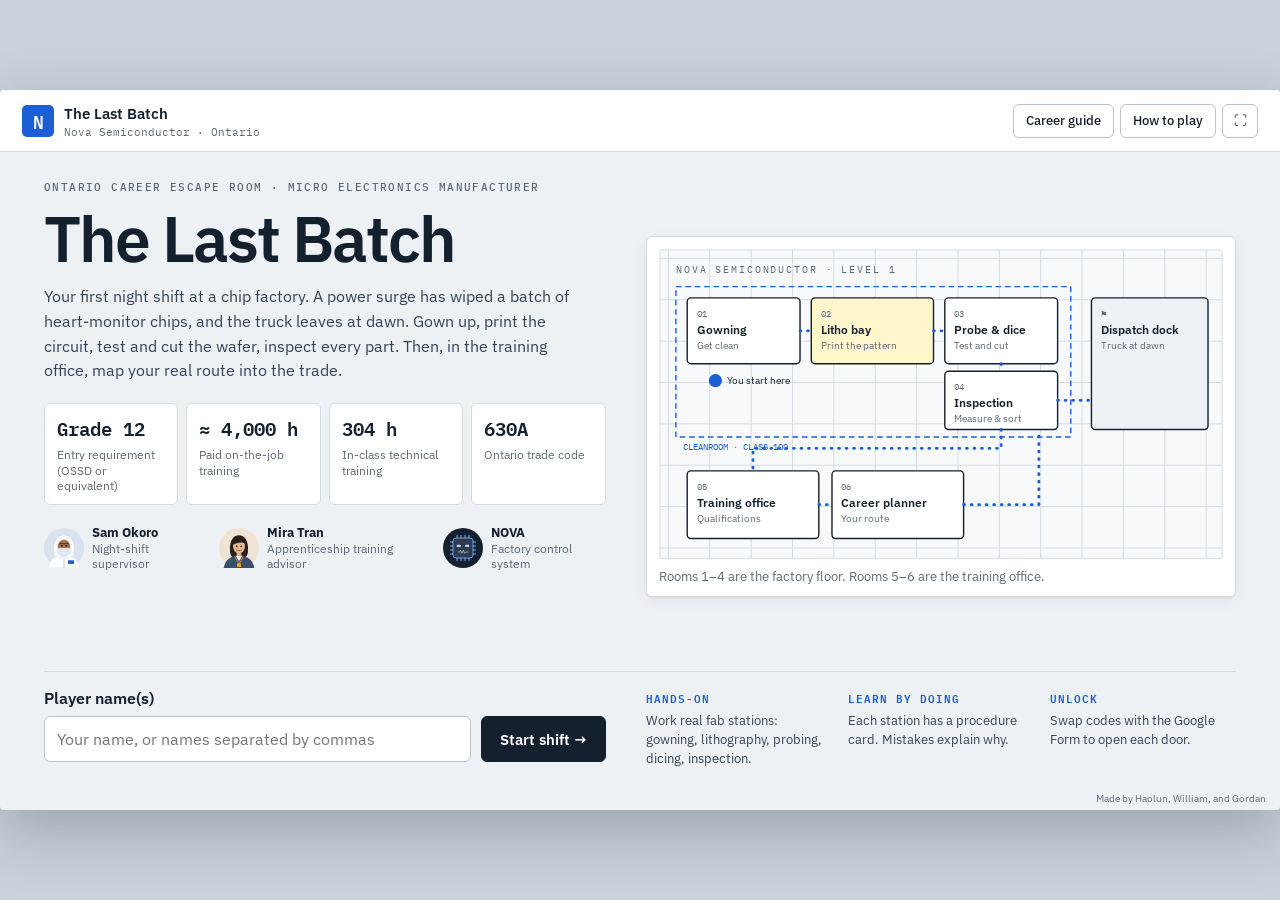
==== commit 75b9d439: "Switch to a cool cleanroom palette and add real-photo slots - Replace the warm cream/amber palette w" ====
--- a/index.html
+++ b/index.html
@@ -3,10 +3,10 @@
 <head>
 <meta charset="utf-8">
 <meta name="viewport" content="width=device-width,initial-scale=1">
-<meta name="theme-color" content="#f6f4ef">
+<meta name="theme-color" content="#eef1f4">
 <meta name="description" content="The Last Batch: a six-room microelectronics escape game about becoming a Micro Electronics Manufacturer (semiconductor worker) in Ontario.">
 <title>The Last Batch · Nova Semiconductor</title>
-<link rel="icon" type="image/svg+xml" href="data:image/svg+xml,%3Csvg xmlns='http://www.w3.org/2000/svg' viewBox='0 0 48 48'%3E%3Crect width='48' height='48' rx='9' fill='%231f2a37'/%3E%3Cpath d='M12 35V13h4l16 22h4V13' fill='none' stroke='%23e0a01e' stroke-width='3'/%3E%3C/svg%3E">
+<link rel="icon" type="image/svg+xml" href="data:image/svg+xml,%3Csvg xmlns='http://www.w3.org/2000/svg' viewBox='0 0 48 48'%3E%3Crect width='48' height='48' rx='9' fill='%2314202d'/%3E%3Cpath d='M12 35V13h4l16 22h4V13' fill='none' stroke='%231c5fd4' stroke-width='3'/%3E%3C/svg%3E">
 <link rel="preconnect" href="https://fonts.googleapis.com">
 <link rel="preconnect" href="https://fonts.gstatic.com" crossorigin>
 <link rel="stylesheet" href="https://fonts.googleapis.com/css2?family=IBM+Plex+Mono:wght@400;500;600&family=IBM+Plex+Sans:wght@400;500;600;700&display=swap">
--- a/css/style.css
+++ b/css/style.css
@@ -1,14 +1,15 @@
-/* The Last Batch — light industrial theme: warm paper, ink navy, litho-amber accent. */
+/* The Last Batch — cool cleanroom theme: white and steel grey, clinical blue accent.
+   Yellow is reserved for the litho bay, where real fabs use yellow safe-light. */
 :root{
  color-scheme:light;--ui-scale:1;
- --paper:#f6f4ef;--panel:#ffffff;--sunk:#efece5;--line:#d9d4c9;--line2:#c3bdb0;
- --ink:#1f2a37;--ink2:#3b4656;--muted:#6b7280;--blue:#2e5c8a;--blue-soft:#e5edf6;
- --amber:#e0a01e;--amber-soft:#fbf0d3;--red:#b9412c;--red-soft:#f8e4df;--ok:#2f7d4f;--ok-soft:#e1f0e6;
+ --paper:#eef1f4;--panel:#ffffff;--sunk:#e8ecf0;--line:#d3dae2;--line2:#b9c3ce;
+ --ink:#14202d;--ink2:#334356;--muted:#5b6878;--blue:#1c5fd4;--blue-soft:#e2ebfb;--accent:#1c5fd4;--accent-soft:#e2ebfb;
+ --litho:#f2c200;--litho-soft:#fdf5d3;--red:#b9412c;--red-soft:#f8e4df;--ok:#2f7d4f;--ok-soft:#e1f0e6;
  --sans:'IBM Plex Sans',system-ui,'Segoe UI',sans-serif;--mono:'IBM Plex Mono',Consolas,monospace;
  --r:6px;--shadow:0 1px 2px #1f2a3714,0 4px 14px #1f2a370f;
 }
 *{box-sizing:border-box}
-html,body{width:100%;height:100%;margin:0;overflow:hidden;background:#d8d3c8;color:var(--ink);font-family:var(--sans)}
+html,body{width:100%;height:100%;margin:0;overflow:hidden;background:#c9d1da;color:var(--ink);font-family:var(--sans)}
 button,input,select{font:inherit;color:inherit}button{cursor:pointer}button:disabled{cursor:not-allowed}
 :focus-visible{outline:3px solid var(--blue);outline-offset:2px}
 a{color:var(--blue)}h1,h2,h3,p{margin:0}h1,h2,h3{font-weight:600;letter-spacing:-.2px}
@@ -22,22 +23,22 @@
 @keyframes pop{0%{transform:translateY(4px);opacity:.4}100%{transform:none;opacity:1}}
 
 /* ---------- Stage ---------- */
-#app{position:fixed;left:50%;top:50%;width:1280px;height:720px;transform:translate(-50%,-50%) scale(var(--ui-scale));transform-origin:center;overflow:hidden;background:var(--paper);border-radius:4px;box-shadow:0 20px 60px #1f2a3740}
+#app{position:fixed;left:50%;top:50%;width:1280px;height:720px;transform:translate(-50%,-50%) scale(var(--ui-scale));transform-origin:center;overflow:hidden;background:var(--paper);border-radius:4px;box-shadow:0 20px 60px #14202d40}
 .screen{position:relative;height:658px;overflow:hidden}.screen.enter{animation:rise .3s ease both}
 
 /* ---------- Top bar ---------- */
 .topbar{height:62px;padding:0 22px;display:flex;align-items:center;justify-content:space-between;gap:16px;background:var(--panel);border-bottom:1px solid var(--line)}
 .brand{display:flex;gap:10px;align-items:center}
-.brand-mark{width:32px;height:32px;display:grid;place-items:center;border-radius:5px;background:var(--ink);color:var(--amber);font:600 18px var(--mono)}
+.brand-mark{width:32px;height:32px;display:grid;place-items:center;border-radius:5px;background:var(--accent);color:#fff;font:600 18px var(--mono)}
 .brand b{font-size:15px;font-weight:600}.brand small{display:block;font:11px var(--mono);color:var(--muted);margin-top:2px}
 .top-actions{display:flex;align-items:center;gap:6px}
 .text-btn{font-size:13px;font-weight:500;border:1px solid var(--line2);background:var(--panel);border-radius:var(--r);padding:7px 12px;min-height:34px}
-.text-btn:hover:not(:disabled){background:var(--sunk)}.text-btn.icon{width:36px;padding:0}.text-btn.warn{border-color:var(--amber);background:var(--amber-soft)}
+.text-btn:hover:not(:disabled){background:var(--sunk)}.text-btn.icon{width:36px;padding:0}.text-btn.warn{border-color:var(--accent);background:var(--accent-soft)}
 .clock{font:500 21px var(--mono);font-variant-numeric:tabular-nums;min-width:80px;text-align:right;padding-left:6px}.clock.low{color:#a86b00}.clock.expired{color:var(--red)}
 .room-nav{display:flex;align-items:center}
 .room-nav button{border-radius:50%;border:1.5px solid var(--line2);width:28px;height:28px;padding:0;background:var(--panel);font:500 12px var(--mono);color:var(--muted)}
 .room-nav button.done{background:var(--ink);border-color:var(--ink);color:#fff}
-.room-nav button.active{border-color:var(--amber);background:var(--amber);color:var(--ink)}
+.room-nav button.active{border-color:var(--accent);background:var(--accent);color:#fff}
 .room-nav i{display:block;width:14px;height:1.5px;background:var(--line2)}.room-nav i.lit{background:var(--ink)}.room-nav i.gap{width:30px;background:repeating-linear-gradient(90deg,var(--line2) 0 4px,transparent 4px 8px)}
 .creator-credit{position:absolute;right:14px;bottom:5px;z-index:3;font-size:10px;color:var(--muted);pointer-events:none}
 
@@ -71,15 +72,15 @@
 /* ---------- Room layout ---------- */
 .room-screen{padding:14px 22px 14px;display:grid;grid-template-rows:54px 1fr 54px;gap:12px}
 .room-head{display:flex;align-items:center;gap:14px}.room-head h1{font-size:25px;margin-top:2px}
-.radio-btn{flex:none;width:46px;height:46px;padding:0;border-radius:50%;border:1.5px solid var(--line2);background:var(--panel);overflow:hidden}.radio-btn:hover{border-color:var(--amber)}
+.radio-btn{flex:none;width:46px;height:46px;padding:0;border-radius:50%;border:1.5px solid var(--line2);background:var(--panel);overflow:hidden}.radio-btn:hover{border-color:var(--accent)}
 .radio-btn svg{width:100%;height:100%;display:block}
 .stepper{display:flex;gap:6px;list-style:none;margin:0 0 0 auto;padding:0}
 .stepper li{display:flex;align-items:center;gap:8px;margin:0;padding:6px 12px 6px 6px;border:1px solid var(--line);border-radius:99px;background:var(--panel);font-size:13px;color:var(--muted)}
 .stepper li span{width:24px;height:24px;border-radius:50%;display:grid;place-items:center;background:var(--sunk);font:500 12px var(--mono)}
-.stepper li.now{border-color:var(--amber);color:var(--ink);font-weight:600}.stepper li.now span{background:var(--amber)}
+.stepper li.now{border-color:var(--accent);color:var(--ink);font-weight:600}.stepper li.now span{background:var(--accent);color:#fff}
 .stepper li.done{color:var(--ink)}.stepper li.done span{background:var(--ink);color:#fff}
 .room-body{display:grid;grid-template-columns:300px 1fr;gap:14px;min-height:0}
-.sop{background:var(--panel);border:1px solid var(--line);border-top:4px solid var(--amber);border-radius:var(--r);padding:16px 18px;overflow:auto;font-size:14.5px}
+.sop{background:var(--panel);border:1px solid var(--line);border-top:4px solid var(--accent);border-radius:var(--r);padding:16px 18px;overflow:auto;font-size:14.5px}
 .sop h2{font-size:18px;margin:6px 0 10px}.sop p{margin-bottom:10px}.sop .tip{font-size:13px;color:var(--blue);background:var(--blue-soft);border-radius:4px;padding:8px 10px}
 .bench{position:relative;background:var(--panel);border:1px solid var(--line);border-radius:var(--r);min-height:0;overflow:hidden;box-shadow:var(--shadow)}
 .say{display:flex;align-items:center;gap:12px;background:var(--panel);border:1px solid var(--line);border-left:4px solid var(--blue);border-radius:var(--r);padding:6px 190px 6px 8px;font-size:14.5px}
@@ -93,7 +94,7 @@
 .gown-layout{display:grid;grid-template-columns:330px 1fr;height:100%}
 .avatar-stage{background:linear-gradient(#eef1f4,#e3e7ec);display:flex;flex-direction:column;align-items:center;justify-content:center;padding:10px;border-right:1px solid var(--line)}
 .avatar-svg{height:370px;width:auto}
-.removable{cursor:pointer}.removable .hit{fill:transparent;stroke:var(--amber);stroke-width:2;stroke-dasharray:4 3;animation:fade 1s ease infinite alternate}
+.removable{cursor:pointer}.removable .hit{fill:transparent;stroke:var(--accent);stroke-width:2;stroke-dasharray:4 3;animation:fade 1s ease infinite alternate}
 .locker{display:flex;gap:6px;align-items:center;font-size:12px;margin-top:6px}.locker b{font:500 11px var(--mono);text-transform:uppercase;color:var(--muted)}
 .locker span{border:1px dashed var(--line2);border-radius:4px;padding:2px 8px;color:var(--muted)}.locker span.in{border-style:solid;background:var(--ink);color:#fff}
 .rack{padding:18px 20px;display:flex;flex-direction:column;gap:12px}
@@ -119,10 +120,10 @@
 .cam:hover{border-color:#7b8592}.cam.flagged{border-color:var(--red)}.cam .flag{position:absolute;top:6px;right:6px;background:var(--red);color:#fff;font:600 10px var(--mono);padding:3px 6px;border-radius:3px;font-style:normal}
 
 /* ---------- Room 2 ---------- */
-.litho{display:flex;flex-direction:column;height:100%;background:var(--amber-soft)}
-.toolbar{display:grid;grid-template-columns:repeat(6,1fr);gap:8px;padding:12px;border-bottom:1px solid #ecd9a7;background:#fdf6e3}
+.litho{display:flex;flex-direction:column;height:100%;background:var(--litho-soft)}
+.toolbar{display:grid;grid-template-columns:repeat(6,1fr);gap:8px;padding:12px;border-bottom:1px solid #eedc8a;background:#fffbe6}
 .tool{padding:10px 6px;border:1px solid #d9c28a;border-radius:var(--r);background:#fffdf6;font-size:13.5px;font-weight:600}
-.tool:hover{border-color:var(--ink)}.tool.done{background:var(--ink);border-color:var(--ink);color:#fff}.tool.open{border-color:var(--amber);box-shadow:0 0 0 3px #e0a01e55}
+.tool:hover{border-color:var(--ink)}.tool.done{background:var(--ink);border-color:var(--ink);color:#fff}.tool.open{border-color:var(--ink);box-shadow:0 0 0 3px #f2c20088}
 .litho-station{flex:1;display:grid;grid-template-columns:300px 1fr;min-height:0}
 .wafer-box{display:flex;flex-direction:column;align-items:center;justify-content:center;gap:8px;border-right:1px solid #ecd9a7}
 .wafer-view{width:250px;height:200px}.wafer-view.spin{animation:spinw .25s linear infinite}@keyframes spinw{to{transform:rotate(360deg)}}
@@ -160,8 +161,8 @@
 /* ---------- Room 4 ---------- */
 .qc{display:flex;flex-direction:column;height:100%}
 .part-strip{display:flex;gap:8px;align-items:center;padding:12px 16px;border-bottom:1px solid var(--line)}
-.part-strip span{border:1px solid var(--line2);border-radius:99px;padding:4px 12px;font-size:13px;color:var(--muted)}.part-strip .now{border-color:var(--amber);color:var(--ink);font-weight:600}.part-strip .done{background:var(--ink);color:#fff;border-color:var(--ink)}
-.spec-pill{margin-left:auto;font-family:var(--mono)!important;color:var(--ink)!important;background:var(--amber-soft)}
+.part-strip span{border:1px solid var(--line2);border-radius:99px;padding:4px 12px;font-size:13px;color:var(--muted)}.part-strip .now{border-color:var(--accent);color:var(--ink);font-weight:600}.part-strip .done{background:var(--ink);color:#fff;border-color:var(--ink)}
+.spec-pill{margin-left:auto;font-family:var(--mono)!important;color:var(--ink)!important;background:var(--accent-soft)}
 .caliper-wrap{flex:1;display:grid;place-items:center;padding:10px}.caliper{width:100%;max-width:820px;height:auto;touch-action:none;cursor:ew-resize}
 .jaw:focus-visible{outline:none}.jaw:focus-visible rect:first-child{stroke:var(--blue);stroke-width:3}
 .scope-part{--x:50%;--y:50%;position:relative;flex:1;overflow:hidden;cursor:none;background:#10151b}
@@ -212,9 +213,9 @@
 .route-map{width:100%;height:auto;border:1px solid var(--line);border-radius:4px}
 .route-map text{font:12px var(--sans);fill:var(--ink)}
 .stop{cursor:pointer}.stop circle{fill:var(--panel);stroke:var(--ink2);stroke-width:2}.stop:hover circle,.stop:focus-visible circle{stroke:var(--blue);stroke-width:3}
-.stop.on circle{fill:var(--amber);stroke:var(--ink)}.stop.terminal circle{fill:var(--ink)}.stop.terminal.on circle{fill:var(--amber)}
+.stop.on circle{fill:var(--accent);stroke:var(--ink)}.stop.terminal circle{fill:var(--ink)}.stop.terminal.on circle{fill:var(--accent)}
 .stop:focus{outline:none}
-.seg{stroke:var(--amber);stroke-width:6;stroke-linecap:round;fill:none}
+.seg{stroke:var(--accent);stroke-width:6;stroke-linecap:round;fill:none}
 .plan{display:flex;flex-direction:column;height:100%}
 .plan-grid{flex:1;display:grid;grid-template-columns:1fr 1fr;gap:12px;padding:20px;align-content:start}
 .plan-card{display:flex;gap:12px;align-items:center;text-align:left;padding:16px;border:1px solid var(--line2);border-radius:var(--r);background:var(--panel);font-size:15px}
@@ -242,7 +243,7 @@
 .gate-card{background:var(--panel);border:1px solid var(--line);border-radius:var(--r);padding:20px;display:flex;flex-direction:column;gap:12px;box-shadow:var(--shadow)}
 .gate-card p{color:var(--ink2);font-size:15px}
 .step-label{display:flex;align-items:center;gap:10px;font-size:17px;font-weight:600}.step-label span{width:28px;height:28px;border-radius:50%;background:var(--ink);color:#fff;display:grid;place-items:center;font:500 14px var(--mono)}
-.room-code{font:600 32px var(--mono);letter-spacing:3px;text-align:center;padding:16px;border:2px dashed var(--line2);border-radius:var(--r);background:var(--amber-soft);user-select:all}
+.room-code{font:600 32px var(--mono);letter-spacing:3px;text-align:center;padding:16px;border:2px dashed var(--line2);border-radius:var(--r);background:var(--accent-soft);user-select:all}
 .gate-form input{text-transform:uppercase;font:500 20px var(--mono);letter-spacing:2px}.gate-form .btn{margin-top:10px;width:100%}
 .feedback{font-size:14px;color:var(--muted)}.feedback.error{color:var(--red)}.receipt-success{color:var(--ok)!important;font-weight:600}
 .learned{background:var(--sunk)}.learned ul{font-size:14px;margin:0;padding-left:18px}
@@ -255,10 +256,10 @@
 .roadmap{list-style:none;padding:0;margin:0;display:grid;grid-template-columns:repeat(6,1fr);gap:10px;position:relative}
 .roadmap::before{content:"";position:absolute;left:3%;right:3%;top:21px;height:2px;background:var(--ink)}
 .roadmap li{position:relative;margin:0;padding:52px 12px 14px;background:var(--panel);border:1px solid var(--line);border-radius:var(--r)}
-.roadmap .dot{position:absolute;top:4px;left:12px;width:34px;height:34px;border-radius:50%;display:grid;place-items:center;background:var(--amber);font:600 15px var(--mono)}
+.roadmap .dot{position:absolute;top:4px;left:12px;width:34px;height:34px;border-radius:50%;display:grid;place-items:center;background:var(--accent);color:#fff;font:600 15px var(--mono)}
 .roadmap b{display:block;font-size:14.5px;line-height:1.3}.roadmap small{display:block;color:var(--muted);font-size:12px;margin-top:5px}
 .end-bottom{display:grid;grid-template-columns:1fr auto;gap:24px;align-items:end}
-.plan-card-final{background:var(--panel);border:1px solid var(--line);border-left:4px solid var(--amber);border-radius:var(--r);padding:14px 18px}.plan-card-final ul{margin:6px 0 0;font-size:14.5px}
+.plan-card-final{background:var(--panel);border:1px solid var(--line);border-left:4px solid var(--accent);border-radius:var(--r);padding:14px 18px}.plan-card-final ul{margin:6px 0 0;font-size:14.5px}
 .end-actions{display:flex;gap:10px}
 
 /* ---------- Modal & story ---------- */
@@ -273,7 +274,7 @@
 .modal-footer .btn{font-size:14px;min-height:40px;white-space:nowrap}
 .story{display:grid;grid-template-columns:190px 1fr;gap:26px;align-items:center;height:100%}
 .story-fig{width:190px;height:190px;border-radius:50%;overflow:hidden;border:3px solid var(--line2)}.story-fig svg{width:100%;height:100%;display:block}
-.story.nova .story-fig{border-color:var(--amber)}
+.story.nova .story-fig{border-color:var(--accent)}
 .speaker{font:500 11px var(--mono);text-transform:uppercase;letter-spacing:1.4px;color:var(--muted)}
 .story-line{font-size:20px;line-height:1.5;margin-top:8px!important;animation:rise .25s ease both}
 .story.nova .story-line{font-family:var(--mono);font-size:17px}
@@ -289,14 +290,23 @@
 .source-list{display:grid;gap:10px}.source-list small{display:block;color:var(--muted);font-size:13px}
 .menu-grid{display:grid;grid-template-columns:1fr 1fr;gap:12px}
 .toast{position:fixed;left:50%;bottom:4%;transform:translateX(-50%);z-index:100;background:var(--ink);color:#fff;padding:11px 18px;border-radius:var(--r);font-size:14px;animation:fade .2s ease both}
-.storage-warning{position:fixed;top:0;left:0;right:0;z-index:100;background:var(--amber-soft);text-align:center;font-size:13px;padding:6px}
+.storage-warning{position:fixed;top:0;left:0;right:0;z-index:100;background:var(--accent-soft);text-align:center;font-size:13px;padding:6px}
 
 /* ---------- Unlock cinematic ---------- */
 .cinematic{position:absolute;inset:0;z-index:20;pointer-events:none}
 .cinematic::before,.cinematic::after{content:"";position:absolute;left:0;right:0;height:11%;background:var(--ink);animation:bars 1.3s ease both}
 .cinematic::before{top:0;transform-origin:top}.cinematic::after{bottom:0;transform-origin:bottom}
-.cine-text{position:absolute;left:50%;top:50%;transform:translate(-50%,-50%);padding:12px 24px;background:var(--ink);color:#fff;border-left:5px solid var(--amber);font:600 20px var(--mono);letter-spacing:2px;text-transform:uppercase;white-space:nowrap;animation:cinetext 1.3s ease both}
+.cine-text{position:absolute;left:50%;top:50%;transform:translate(-50%,-50%);padding:12px 24px;background:var(--ink);color:#fff;border-left:5px solid var(--accent);font:600 20px var(--mono);letter-spacing:2px;text-transform:uppercase;white-space:nowrap;animation:cinetext 1.3s ease both}
 @keyframes bars{0%{transform:scaleY(0)}15%,80%{transform:scaleY(1)}100%{transform:scaleY(0)}}
 @keyframes cinetext{0%,100%{opacity:0}15%,80%{opacity:1}}
 
 @media(prefers-reduced-motion:reduce){*{animation:none!important;transition:none!important}}
+
+/* ---------- Real photos (with drawn fallbacks) ---------- */
+.ph{position:relative;display:block}.ph img{position:absolute;inset:0;width:100%;height:100%;object-fit:cover;border-radius:inherit}
+.ph.has-photo>svg{visibility:hidden}
+.garment-ph{width:64px;height:64px;border-radius:4px;overflow:hidden}.garment-ph svg{width:100%;height:100%}
+.tool{display:flex;flex-direction:column;align-items:stretch;gap:6px;padding:6px}.tool-ph{height:0;border-radius:4px;overflow:hidden}.tool-ph.has-photo{height:56px}
+.hero-ph{border-radius:4px;overflow:hidden}.hero-ph.has-photo{aspect-ratio:600/330}
+.photo{margin:0 0 12px}.photo img{display:block;width:100%;height:150px;object-fit:cover;border-radius:4px;background:var(--sunk)}
+.photo figcaption{font-size:11.5px;color:var(--muted);margin-top:4px}
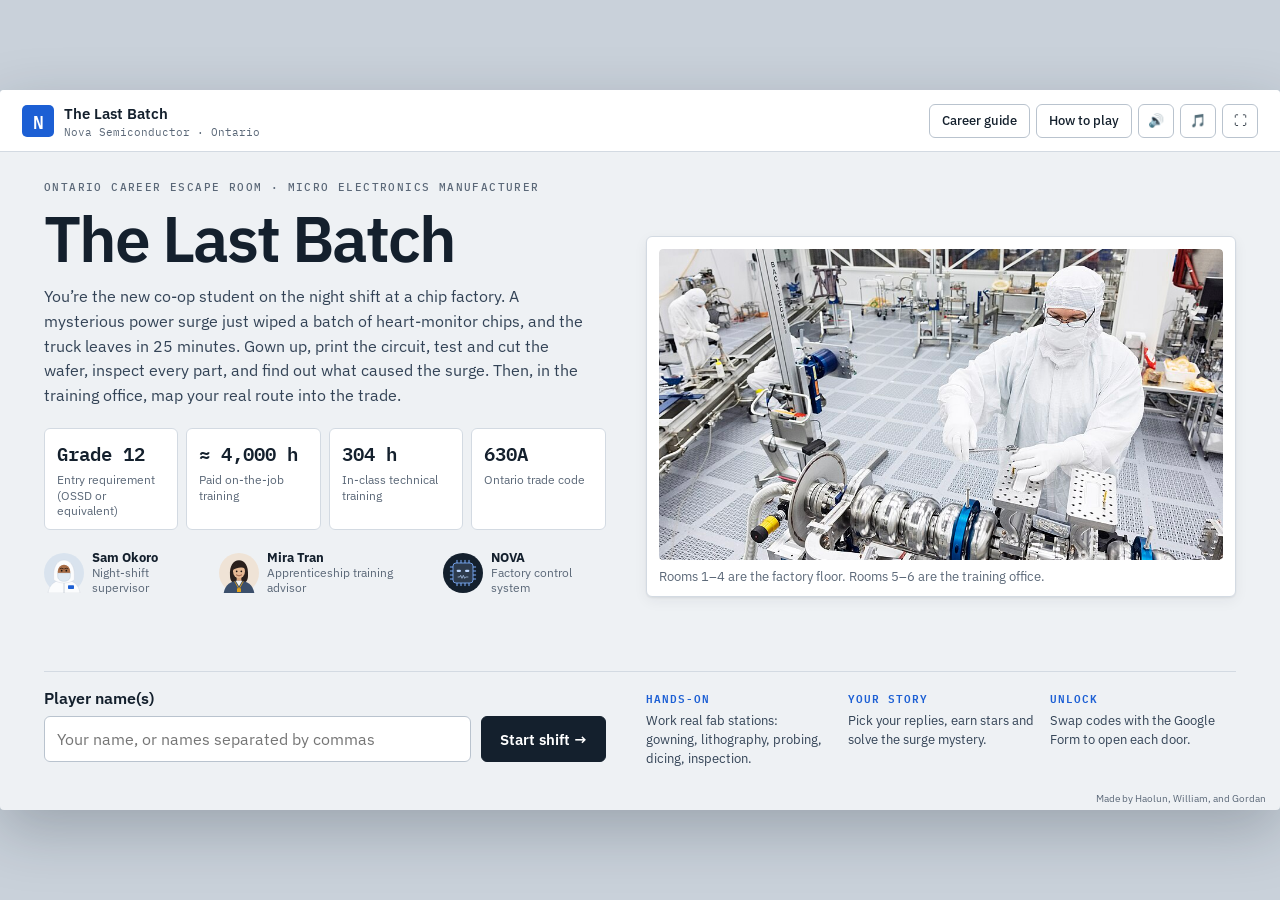
==== commit 03914d48: "Open the Google Form inside the game so full screen stays on Opening the Form in a new tab always en" ====
--- a/index.html
+++ b/index.html
@@ -17,6 +17,8 @@
 <div id="storage-warning" class="storage-warning" hidden>Progress cannot be saved in this browser. Keep this tab open until you finish.</div>
 <div id="app"></div>
 <dialog id="modal" aria-labelledby="modal-title"></dialog>
+<div id="form-panel" class="form-panel" role="dialog" aria-modal="false" aria-label="Google Form" hidden><div class="form-bar" id="form-bar"></div><div class="form-frame" id="form-frame"></div></div>
+<button id="fs-return" class="fs-return" data-action="fullscreen-back" hidden>⛶ Back to full screen</button>
 <div id="toast" class="toast" role="status" hidden></div>
 <div id="announcer" class="sr-only" role="status" aria-live="polite"></div>
 <noscript><p style="padding:30px">This game needs JavaScript enabled. Open this page in a current web browser.</p></noscript>
--- a/css/style.css
+++ b/css/style.css
@@ -310,3 +310,102 @@
 .hero-ph{border-radius:4px;overflow:hidden}.hero-ph.has-photo{aspect-ratio:600/330}
 .photo{margin:0 0 12px}.photo img{display:block;width:100%;height:150px;object-fit:cover;border-radius:4px;background:var(--sunk)}
 .photo figcaption{font-size:11.5px;color:var(--muted);margin-top:4px}
+
+/* ---------- Guidance: coach banner, hints, learn cards, stars ---------- */
+.room-body{grid-template-columns:280px 1fr}
+.work{display:grid;grid-template-rows:auto 1fr;gap:10px;min-height:0}
+.coach{display:flex;align-items:center;gap:12px;padding:12px 14px 12px 16px;background:var(--accent);color:#fff;border-radius:var(--r);box-shadow:var(--shadow)}
+.coach.pop{animation:pop .3s ease}
+.coach-ico{font-size:22px}.coach p{flex:1;font-size:16.5px;line-height:1.45}.coach b{color:#fff;text-decoration:underline;text-decoration-color:#ffffff88;text-underline-offset:3px}
+.hint-btn{flex:none;border:2px solid #fff;background:#ffffff1f;color:#fff;border-radius:99px;padding:7px 14px;font-weight:600;font-size:14px}.hint-btn:hover{background:#ffffff33}
+@keyframes glow{0%,100%{box-shadow:0 0 0 3px #f2c200,0 0 0 8px #f2c20055}50%{box-shadow:0 0 0 3px #f2c200,0 0 0 14px #f2c20022}}
+.hint-glow{animation:glow 1s ease-in-out infinite!important;position:relative;z-index:5}
+circle.hint-glow,g.hint-glow circle,rect.hint-glow,path.hint-glow{animation:none!important;stroke:#f2c200!important;stroke-width:5!important}
+.removable.hint-glow .hit{stroke:#f2c200;stroke-width:4;stroke-dasharray:none}
+.remember{padding-left:18px;font-size:14.5px;margin:4px 0 14px}.remember li{margin:7px 0}
+.sop .text-btn{width:100%}
+.counter{font:600 14px var(--mono);color:var(--ink)}
+.learn{display:flex;flex-direction:column;gap:12px}.learn-photo img{height:170px}
+.learn-points{font-size:17px;padding-left:22px;margin:0}.learn-points li{margin:8px 0}
+.fact-box{background:var(--litho-soft);border-left:4px solid var(--litho);border-radius:4px;padding:10px 14px;font-size:15px;margin:0!important}
+.celebrate{text-align:center;padding-top:6px}
+.big-stars{font-size:64px;letter-spacing:8px;color:var(--litho);text-shadow:0 2px 0 #b98f00;animation:pop .5s ease}
+.takeaway{margin:18px auto 0;max-width:560px;text-align:left;background:var(--sunk);border-radius:var(--r);padding:14px 18px}.takeaway p{margin-top:6px!important;font-size:16px}
+.stars-inline{color:#b98f00;letter-spacing:1px}
+.confetti{position:absolute;inset:0;pointer-events:none;z-index:30;overflow:hidden}
+.confetti i{position:absolute;top:-12px;width:9px;height:14px;border-radius:2px;animation:fall 1.8s ease-in forwards}
+@keyframes fall{to{transform:translate(var(--dx),760px) rotate(var(--r));opacity:.9}}
+
+/* ---------- Station details ---------- */
+.dress-order{display:flex;align-items:center;gap:4px;flex-wrap:wrap;font-size:12px;margin-top:4px}
+.dress-order span{min-width:26px;padding:4px 8px;border:1px dashed var(--line2);border-radius:4px;text-align:center;color:var(--muted)}.dress-order span.on{border:1px solid var(--ok);background:var(--ok-soft);color:var(--ok);font-weight:600}.dress-order i{color:var(--line2);font-style:normal}
+.cam.cleared{border-color:#4f9d6c}.flag.ok{background:var(--ok)!important}
+.tool b{font-size:13.5px}.tool small{font-size:11.5px;font-weight:400;color:var(--ink2);line-height:1.3}.tool.done small{color:#ccd5df}
+.wafer-label{font:600 13px var(--mono);color:var(--ink2)}
+.mini-steps{display:flex;gap:4px}.mini-steps span{width:22px;height:22px;border-radius:50%;display:grid;place-items:center;font:11px var(--mono);background:#fff;border:1px solid var(--line2)}.mini-steps span.on{background:var(--ink);color:#fff;border-color:var(--ink)}
+.readout.ok{color:var(--ok);font-weight:600}
+.quiz-card{max-width:560px;margin:30px auto;text-align:center;display:flex;flex-direction:column;gap:10px;align-items:center}
+.formula{font:600 34px var(--mono);color:var(--accent)}.q{font-size:18px;margin-top:8px!important}.calc{font:600 26px var(--mono)}
+.choices{display:flex;gap:12px;margin-top:6px}.choice{min-width:120px;padding:14px 18px;border:2px solid var(--line2);border-radius:var(--r);background:var(--panel);font:600 18px var(--mono)}.choice:hover{border-color:var(--accent)}
+.zone{display:grid;grid-template-columns:1fr 1.4fr 1fr;margin-top:10px;font-size:11.5px;text-align:center;border-radius:4px;overflow:hidden}
+.zone span{padding:6px 2px}.z-bad{background:var(--red-soft);color:var(--red)}.z-ok{background:var(--ok-soft);color:var(--ok);font-weight:600}
+.numline{position:relative;height:56px;margin:18px 6px 8px;border-bottom:3px solid var(--ink2)}
+.nl-ok{position:absolute;bottom:0;height:34px;background:var(--ok-soft);border:2px solid var(--ok);border-bottom:0;border-radius:4px 4px 0 0}.nl-ok span{position:absolute;top:-18px;left:0;right:0;text-align:center;font-size:11px;color:var(--ok);font-weight:600}
+.nl-mark{position:absolute;bottom:-6px;width:3px;height:52px;background:var(--ink);margin-left:-1.5px}.nl-mark b{position:absolute;top:-20px;left:50%;transform:translateX(-50%);font:600 13px var(--mono);background:var(--ink);color:#fff;padding:1px 6px;border-radius:3px}
+.nl-l,.nl-r{position:absolute;bottom:-22px;font:11px var(--mono);color:var(--muted)}.nl-l{left:0}.nl-r{right:0}
+.rec-row b.ok{color:var(--ok)}.rec-row b.bad{color:var(--red)}
+.result-card{margin-top:22px}
+.doc.nope{opacity:.5;text-decoration:line-through}.doc i.x{color:var(--red)}
+.tick.nope{color:var(--muted);text-decoration:line-through}.tick em{margin-left:auto;font-size:11.5px;color:var(--red);font-style:normal;text-decoration:none}
+.logbook .btn:disabled{opacity:.4}
+.numline{margin:26px 6px 32px}
+.bins{margin-top:16px}.bin{height:80px}
+.result-card{margin-top:14px;padding:14px 22px}
+/* Keep every control reachable: the bench scrolls if a station ever overflows. */
+.bench{overflow:auto}
+.logbook{padding:14px;justify-content:center}.log-page{width:100%;max-width:820px;padding:14px 22px}
+.log-list{display:grid;grid-template-columns:1fr 1fr;column-gap:22px}
+.tick{padding:8px 4px;font-size:14px}
+.sign-row{margin-top:10px}.sign-row .btn{margin-left:auto}
+.cam svg{height:112px}.cam-wall{padding:12px;gap:9px}
+.wafer-map{transform:scale(.94);transform-origin:center}.probe{padding:0 16px}
+.qc .caliper-wrap{padding:4px}
+.probe{overflow:hidden}
+.learn.has-photo{display:grid;grid-template-columns:250px 1fr;gap:20px;align-items:start}
+.learn-photo{margin:0}.learn-photo img{height:250px}
+.learn-text{display:flex;flex-direction:column;gap:12px}.learn.has-photo .learn-points{font-size:16px}
+
+/* ---------- Story choices, reactions, hooks, music ---------- */
+.story-choices{display:flex;flex-direction:column;gap:10px;margin-top:18px}
+.choice-btn{text-align:left;padding:12px 16px;border:2px solid var(--line2);border-radius:var(--r);background:var(--panel);font-size:16px;font-weight:500;transition:border-color .15s,background .15s}
+.choice-btn:hover{border-color:var(--blue);background:var(--blue-soft)}
+.you-said{display:inline-block;background:var(--blue-soft);border-radius:var(--r);padding:6px 12px;margin-top:8px!important;font-size:15px;color:var(--ink2)}
+.react{display:flex;align-items:center;gap:12px;max-width:560px;margin:14px auto 0;text-align:left;animation:rise .3s ease both}
+.react svg{width:44px;height:44px;flex:none;border-radius:50%;overflow:hidden}.react p{margin:0!important;font-size:15.5px}
+.gate-heading{display:flex;align-items:flex-end;justify-content:space-between;gap:24px}
+.hook{display:flex;align-items:center;gap:12px;max-width:560px;background:var(--panel);border:1px solid var(--line);border-left:4px solid var(--blue);border-radius:var(--r);padding:10px 14px;box-shadow:var(--shadow);animation:rise .4s .2s ease both}
+.hook svg{width:42px;height:42px;flex:none;border-radius:50%}.hook p{font-size:14.5px;line-height:1.45;color:var(--ink2)}
+.text-btn.icon.music.off{opacity:.45;text-decoration:line-through}
+.fs-prompt{display:flex;gap:24px;align-items:center}
+.fs-icon{flex:none;width:110px;height:110px;border-radius:50%;display:grid;place-items:center;font-size:56px;background:var(--blue-soft);color:var(--blue)}
+.fs-prompt p{font-size:17px}.fs-prompt .small{font-size:14px}
+kbd{font:500 12.5px var(--mono);padding:1px 6px;border:1px solid var(--line2);border-bottom-width:2px;border-radius:4px;background:var(--panel)}
+.panel:has(.etch-row){gap:8px;padding-top:12px;padding-bottom:12px}.etch-row .chart{max-height:112px;width:auto;justify-self:center}.etch-row{display:grid;grid-template-columns:1fr 100px;gap:10px;align-items:center}
+.xsec{margin:0;text-align:center}.xsec svg{width:100px;height:auto;display:block;border:1px solid var(--line);border-radius:4px}.xsec figcaption{font:500 10px var(--mono);color:var(--muted);margin-top:3px;text-transform:uppercase;letter-spacing:1px}
+.etch-actions{padding:10px 0 0}.etch-result{flex:1;margin:0!important;padding:7px 12px;line-height:1.35;border-radius:var(--r);font-weight:600;font-size:13.5px!important;animation:pop .25s ease both}
+.etch-result.ok{background:var(--ok-soft);color:var(--ok);border:1px solid var(--ok)}.etch-result.bad{background:var(--red-soft);color:var(--red);border:1px solid var(--red)}
+@keyframes shake{0%,100%{transform:none}20%{transform:translateX(-6px)}40%{transform:translateX(6px)}60%{transform:translateX(-4px)}80%{transform:translateX(4px)}}
+.shake{animation:shake .4s ease}
+
+/* ---------- Google Form panel (inside the game, so full screen stays on) ---------- */
+.form-panel{position:fixed;inset:0;z-index:60;display:flex;flex-direction:column;background:#c9d1da;animation:fade .2s ease both}
+.form-bar{display:flex;align-items:center;gap:18px;flex-wrap:wrap;padding:10px 18px;background:var(--panel);border-bottom:1px solid var(--line);box-shadow:var(--shadow)}
+.form-title{display:flex;flex-direction:column}.form-title b{font-size:16px}.form-title small{color:var(--muted);font-size:12.5px}
+.form-code{display:flex;align-items:center;gap:8px;background:var(--blue-soft);border:1px dashed var(--blue);border-radius:var(--r);padding:5px 10px}
+.form-code span{font:500 11px var(--mono);text-transform:uppercase;letter-spacing:1px;color:var(--muted)}.form-code b{font:600 18px var(--mono);letter-spacing:1px}
+.form-door{display:flex;align-items:center;gap:8px}.form-door label{font-size:13px;color:var(--ink2);max-width:90px;line-height:1.2}.form-door .input{width:150px;padding:8px 10px;font-family:var(--mono);text-transform:uppercase}
+.form-actions{margin-left:auto;display:flex;gap:10px;align-items:center}
+.form-frame{flex:1;min-height:0;display:flex;justify-content:center;overflow:hidden}
+.form-frame iframe{width:100%;max-width:820px;height:100%;border:0;background:#fff;box-shadow:0 0 0 1px var(--line)}
+body.form-open #app{visibility:hidden}
+.fs-return{position:fixed;right:16px;bottom:16px;z-index:70;padding:10px 16px;border:0;border-radius:var(--r);background:var(--blue);color:#fff;font-weight:600;box-shadow:0 6px 20px #14202d40;animation:pop .3s ease both}
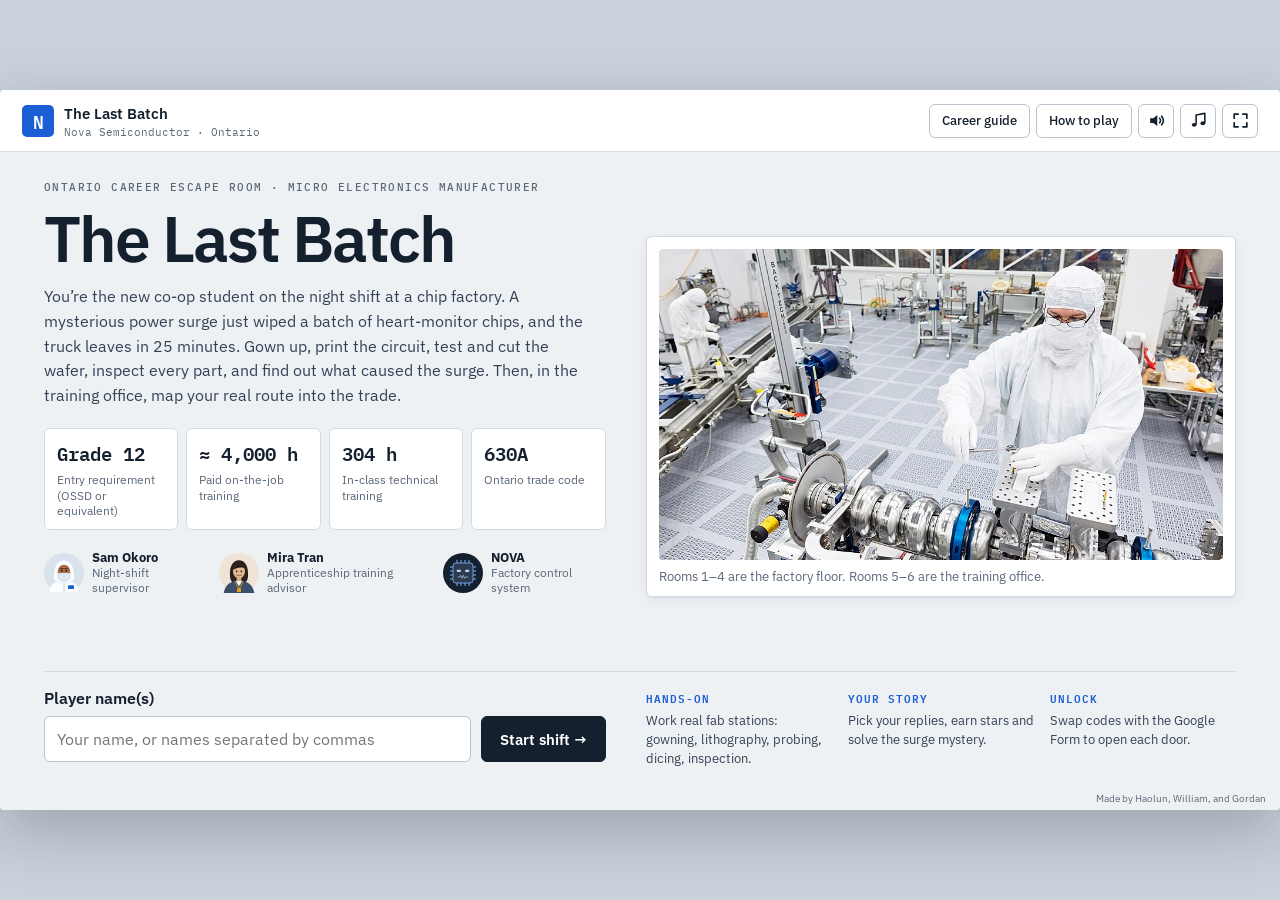
==== commit b5011e26: "macOS fixes: SVG icons, spin-coater green zone, bigger litho views; pick all next moves - Icons: ful" ====
--- a/index.html
+++ b/index.html
@@ -18,7 +18,7 @@
 <div id="app"></div>
 <dialog id="modal" aria-labelledby="modal-title"></dialog>
 <div id="form-panel" class="form-panel" role="dialog" aria-modal="false" aria-label="Google Form" hidden><div class="form-bar" id="form-bar"></div><div class="form-frame" id="form-frame"></div></div>
-<button id="fs-return" class="fs-return" data-action="fullscreen-back" hidden>⛶ Back to full screen</button>
+<button id="fs-return" class="fs-return" data-action="fullscreen-back" hidden><svg class="ico" viewBox="0 0 24 24" aria-hidden="true"><path d="M4 9V4h5M15 4h5v5M20 15v5h-5M9 20H4v-5" fill="none" stroke="currentColor" stroke-width="2.2" stroke-linecap="round" stroke-linejoin="round"/></svg> Back to full screen</button>
 <div id="toast" class="toast" role="status" hidden></div>
 <div id="announcer" class="sr-only" role="status" aria-live="polite"></div>
 <noscript><p style="padding:30px">This game needs JavaScript enabled. Open this page in a current web browser.</p></noscript>
--- a/css/style.css
+++ b/css/style.css
@@ -409,3 +409,106 @@
 .form-frame iframe{width:100%;max-width:820px;height:100%;border:0;background:#fff;box-shadow:0 0 0 1px var(--line)}
 body.form-open #app{visibility:hidden}
 .fs-return{position:fixed;right:16px;bottom:16px;z-index:70;padding:10px 16px;border:0;border-radius:var(--r);background:var(--blue);color:#fff;font-weight:600;box-shadow:0 6px 20px #14202d40;animation:pop .3s ease both}
+.room-code{position:relative}.room-code.copied::after{content:attr(data-copied);position:absolute;top:-10px;right:-10px;background:var(--ok);color:#fff;font:600 12px var(--sans);letter-spacing:0;padding:3px 9px;border-radius:999px;animation:pop .3s ease both}
+.plan-card.nope{border-color:var(--red);background:var(--red-soft);opacity:1;cursor:default}.plan-card.nope .box{border-color:var(--red);color:var(--red)}
+.plan-card em{display:block;font-style:normal;font-size:13px;color:var(--red);margin-top:4px;line-height:1.35}
+.plan .plan-card{padding:10px 14px;font-size:14.5px}.plan .plan-grid{gap:9px}
+
+/* ---------- Room 3: realistic wafer, chips, prober, dicing tape, waffle pack ---------- */
+.wafer-disc{background:radial-gradient(circle at 34% 26%,#f4f7fa 0,#c4ced9 30%,#97a5b6 70%,#7b889a 100%);border:2px solid #6b7686;box-shadow:0 6px 18px #14202d33}
+.wafer-disc::before{content:"";position:absolute;inset:0;border-radius:50%;background:conic-gradient(from 200deg,#c9b8ef33,#a9e0ef33,#f0e3a833,#efb8c833,#c9b8ef33);mix-blend-mode:screen}
+.wafer-disc::after{content:"";position:absolute;left:50%;bottom:-3px;width:14px;height:8px;margin-left:-7px;border-radius:8px 8px 0 0;background:var(--panel);border:2px solid #6b7686;border-bottom:0}
+.die{color:#f4f7fa;border:1px solid #1f2d40;border-radius:1px;
+ background:linear-gradient(135deg,#ffffff1f,transparent 45%),repeating-linear-gradient(90deg,#7f96b622 0 1px,transparent 1px 7px),repeating-linear-gradient(0deg,#7f96b622 0 1px,transparent 1px 7px),#3a5272;
+ box-shadow:inset 0 0 0 3px #3a5272,inset 0 0 0 5px #c9a24a66,0 1px 2px #14202d55}
+.die b{text-shadow:0 1px 2px #000a}.die small{color:#c3cfdc}
+.die.inked{background:linear-gradient(135deg,#ffffff14,transparent 45%),#4a5568;color:#e8edf3}
+.die.inked::after{right:6px;top:6px;width:17px;height:15px;border-radius:52% 48% 55% 45%;background:radial-gradient(circle at 40% 35%,#ff6b57,#c2271b 60%,#8b1610);box-shadow:0 0 0 1px #6b0f0b44}
+.die.diced{box-shadow:inset 0 0 0 3px #3a5272,inset 0 0 0 5px #c9a24a66,3px 4px 0 #14202d55}
+.probe-head{position:absolute;width:80px;height:70px;z-index:3;pointer-events:none;transition:left .04s,top .04s}.probe-head svg{width:100%;height:100%}
+.wafer-map.on-tape .tape-frame{position:absolute;inset:-34px;border-radius:50%;background:radial-gradient(circle,#9cc8ef55 0 74%,#c3cad3 74.5% 82%,#8a95a3 82.5% 84%,transparent 84.5%)}
+.street.cut{background:linear-gradient(90deg,transparent 30%,#1f2a37 30% 70%,transparent 70%)}.street.h.cut{background:linear-gradient(0deg,transparent 30%,#1f2a37 30% 70%,transparent 70%)}
+.street.fresh::after{content:"";position:absolute;width:34px;height:34px;border-radius:50%;border:2px solid #5b6573;background:radial-gradient(circle,#5b6573 0 4px,transparent 5px),repeating-conic-gradient(#e8edf3 0 12deg,#8a95a3 12deg 24deg);box-shadow:0 2px 6px #0006;pointer-events:none}
+.street.v.fresh::after{left:50%;margin-left:-17px;animation:sawv .55s linear forwards}.street.h.fresh::after{top:50%;margin-top:-17px;animation:sawh .55s linear forwards}
+@keyframes sawv{from{top:-17px;transform:rotate(0)}to{top:calc(100% - 17px);transform:rotate(720deg);opacity:0}}
+@keyframes sawh{from{left:-17px;transform:rotate(0)}to{left:calc(100% - 17px);transform:rotate(720deg);opacity:0}}
+.tray{background:linear-gradient(#22282f,#14181d);border:2px solid #3a4250;box-shadow:inset 0 2px 6px #000a,0 4px 12px #14202d44}
+.tray span{border:2px solid #0c0f12;border-radius:4px;background:linear-gradient(#0d1013,#1d232a);box-shadow:inset 0 2px 4px #000}
+.tray span.full{border:2px solid #0c0f12;background:linear-gradient(135deg,#ffffff1f,transparent 45%),repeating-linear-gradient(90deg,#7f96b622 0 1px,transparent 1px 7px),#3a5272;box-shadow:inset 0 0 0 4px #0d1013,inset 0 0 0 6px #c9a24a66}
+
+/* ---------- Room 3 packaging + Room 4 inspection visuals ---------- */
+.pack-row{display:flex;align-items:flex-end;gap:12px}.vac-pen{width:34px;height:104px;flex:none;transform:rotate(-12deg)}
+.tray-wrap{background:#3a4250;border-radius:8px;padding:6px;box-shadow:0 4px 12px #14202d44}.tray-label{font:600 10px var(--mono);letter-spacing:1px;color:#f2c200;padding:2px 6px 6px}
+.fly-chip{position:fixed;z-index:80;pointer-events:none;border:1px solid #1f2d40;background:linear-gradient(135deg,#ffffff2a,transparent 45%),repeating-linear-gradient(90deg,#7f96b622 0 1px,transparent 1px 7px),#3a5272;box-shadow:inset 0 0 0 3px #3a5272,inset 0 0 0 5px #c9a24a66,0 10px 18px #14202d66}
+.circuit{width:100%;max-width:440px;height:auto}
+.quiz-card{margin:10px auto!important;gap:6px!important}
+.surface{inset:24px 50px;border-radius:4px;border:2px solid #0b0f14;
+ background:repeating-linear-gradient(90deg,transparent 0 22px,#c9a24a99 22px 25px,transparent 25px 48px),repeating-linear-gradient(0deg,transparent 0 30px,#c9a24a77 30px 33px,transparent 33px 62px),repeating-linear-gradient(90deg,#ffffff0d 0 1px,transparent 1px 6px),radial-gradient(circle at 30% 30%,#4b6687,#2c3f58)}
+.surface::before{content:"";position:absolute;inset:8px;border:7px dotted #d9b45a;border-radius:2px;opacity:.85;pointer-events:none}
+.lens-ring{border:4px solid #c9cfd8;box-shadow:0 0 0 2px #0b0f14,inset 0 0 18px #000a}
+.lens-ring::before,.lens-ring::after{content:"";position:absolute;background:#9fe0ffaa}.lens-ring::before{left:50%;top:12px;bottom:12px;width:1px}.lens-ring::after{top:50%;left:12px;right:12px;height:1px}
+.scope-mag{position:absolute;left:14px;top:10px;font:600 11px var(--mono);letter-spacing:1px;color:#9fe0ff;pointer-events:none}
+.bin{display:flex;flex-direction:column;align-items:center;justify-content:center;gap:2px;height:auto!important;padding:8px 10px;font-size:14px}.bin svg{width:120px;height:70px}
+
+/* ---------- Ship-out scene ---------- */
+.scene{position:fixed;inset:0;z-index:90;background:#0d1526;overflow:hidden;animation:fade .4s ease both}
+.scene>svg{width:100%;height:100%;display:block}
+.outro .so-night{animation:so-fade 4.5s 1s ease forwards}.outro .so-stars{animation:so-fade 3s 1s ease forwards}
+.outro .so-sun{animation:so-rise 6s 1s ease-out forwards}.intro .so-sun{display:none}
+@keyframes so-fade{to{opacity:0}}@keyframes so-rise{from{transform:translateY(80px)}to{transform:translateY(-200px)}}
+.so-box{opacity:0}.so-box.b1{animation:so-load .9s .3s ease-in-out forwards}.so-box.b2{animation:so-load .9s .9s ease-in-out forwards}.so-box.b3{animation:so-load .9s 1.5s ease-in-out forwards}
+@keyframes so-load{0%{opacity:1;transform:translate(330px,390px)}40%{transform:translate(400px,340px)}99%{opacity:1;transform:translate(560px,360px)}100%{opacity:0;transform:translate(560px,360px)}}
+.outro .so-reardoor{transform-box:fill-box;transform-origin:left;transform:scaleX(0);animation:so-door .4s 2.5s ease forwards}@keyframes so-door{to{transform:scaleX(1)}}
+.outro .so-truck{animation:so-drive 2.6s 3.1s ease-in forwards}@keyframes so-drive{to{transform:translateX(900px)}}
+.outro .so-wheel{animation:so-spin .5s 3.1s linear 5}@keyframes so-spin{to{transform:rotate(360deg)}}
+.so-worker{opacity:0;animation:so-walk 2.6s 5.2s linear forwards}@keyframes so-walk{0%{opacity:1;transform:translateX(0)}100%{opacity:1;transform:translateX(-120px)}}
+.outro .so-doorlight{animation:so-fade 1s 7.4s forwards}
+.so-card{position:absolute;left:50%;top:14%;transform:translateX(-50%);background:#fbfcfdee;border-radius:10px;padding:18px 34px;text-align:center;box-shadow:0 10px 30px #14202d55;opacity:0;animation:fade .6s 5.4s ease forwards}
+.so-card h2{font-size:34px;margin:4px 0}.so-card p{color:var(--ink2)}.so-time{font:600 13px var(--mono);letter-spacing:1px;color:var(--accent)}
+.so-skip{position:absolute;right:20px;bottom:20px}
+@media (prefers-reduced-motion: reduce){.scene *{animation-duration:.01s!important;animation-delay:0s!important}}
+
+/* shift start */
+.intro .so-card{animation:fade .5s 2.6s ease forwards}
+.si-worker{opacity:0;animation:si-walk 2.6s .3s linear forwards}@keyframes si-walk{0%{opacity:1;transform:translateX(-190px)}90%{opacity:1;transform:translateX(0)}100%{opacity:0;transform:translateX(0)}}
+.intro .so-window,.intro .so-doorlight{animation:si-flicker 1.2s 4.2s steps(2) forwards}@keyframes si-flicker{0%,30%,60%{opacity:1}15%,45%,75%,100%{opacity:.08}}
+.si-surge{opacity:0;animation:si-surge 1.6s 4.3s ease forwards}@keyframes si-surge{0%,40%,80%{opacity:0}20%,60%{opacity:.45}100%{opacity:.25}}
+.si-alert{font:700 22px var(--mono);color:var(--red);opacity:0;animation:si-blink .5s 4.4s steps(2) 5 forwards;margin-top:6px!important}@keyframes si-blink{0%{opacity:0}50%,100%{opacity:1}}
+.qc .bins{margin-top:10px}.bin svg{width:92px;height:54px}.bin{padding:6px 10px!important;min-width:170px}
+.qc .result-card{padding-top:10px;padding-bottom:10px}
+.quiz-card .circuit{max-width:400px}.quiz-card .formula{font-size:28px}.quiz-card .q{margin-top:2px!important}
+.vac-pen{transform:none}.vac-pen svg{width:34px;height:104px;display:block}
+.fly-pen{position:fixed;z-index:81;pointer-events:none;filter:drop-shadow(0 8px 8px #14202d55)}.fly-pen svg{width:100%;height:100%;display:block}
+/* hovering a chip shows the vacuum pen as the cursor */
+.wafer-map.cut-all .die.diced:not(.inked){cursor:url("data:image/svg+xml,%3Csvg xmlns='http://www.w3.org/2000/svg' width='16' height='40' viewBox='0 0 16 40'%3E%3Crect x='4' y='0' width='8' height='24' rx='3' fill='%233b4656'/%3E%3Crect x='5' y='6' width='6' height='6' fill='%23c94a3a'/%3E%3Cpath d='M8 24v12' stroke='%23c3cad3' stroke-width='2'/%3E%3Cpath d='M5 36h6l-1 3h-4Z' fill='%238a95a3'/%3E%3C/svg%3E") 8 39,pointer}
+/* detailed cut-scene extras */
+.walker{animation:so-bob .32s ease-in-out infinite alternate}@keyframes so-bob{to{transform:translateY(-3px)}}
+.intro .so-clouds{display:none}.outro .so-clouds{opacity:0;animation:fade 3s 2s ease forwards}
+.outro .so-moon{display:none}.outro .so-lampglow{animation:so-fade 2s 3s forwards}.outro .so-headlight{animation:so-fade 2s 4s forwards}
+.so-smoke{opacity:0}.outro .so-smoke{animation:so-puff 2.6s 3.1s ease-out forwards}@keyframes so-puff{0%{opacity:.9;transform:translate(0,0)}100%{opacity:0;transform:translate(-80px,-40px)}}
+.si-led{animation:si-led .1s 2.7s forwards}@keyframes si-led{to{fill:#3fd46b}}
+.outro .si-led{fill:#3fd46b}
+.star-card{background:var(--panel);border:1px solid var(--line);border-left:4px solid #f2c200;border-radius:var(--r);padding:12px 16px;display:flex;flex-direction:column;gap:6px;box-shadow:var(--shadow)}
+.star-total{display:flex;align-items:baseline;gap:8px}.star-total b{font:700 34px var(--mono);color:#b88a00}.star-total span{font:600 15px var(--mono);color:var(--muted)}.star-total .btn{margin-left:auto;padding:6px 14px;align-self:center}
+.star-card p{font-size:14px;color:var(--ink2);margin:0}
+.star-hint{display:flex;align-items:center;gap:8px}.star-hint svg{width:30px;height:30px;flex:none;border-radius:50%}.star-hint p{font:italic 13px var(--sans);color:var(--muted)}
+.end-bottom{grid-template-columns:1fr 1fr auto;align-items:stretch}.end-actions{align-self:end}
+
+/* ---------- Cross-platform fixes ---------- */
+/* SVG icons (replace emoji/symbol glyphs that some fonts lack) */
+.ico{width:18px;height:18px;display:inline-block;vertical-align:-3px}.text-btn.icon .ico{width:19px;height:19px}
+.text-btn.icon.music.off{text-decoration:none;position:relative}.text-btn.icon.music.off::after{content:"";position:absolute;left:8px;right:8px;top:50%;height:2px;background:currentColor;transform:rotate(-40deg)}
+.fs-icon .ico{width:56px;height:56px}.fs-return .ico,.so-skip .ico,.btn .ico{width:16px;height:16px;vertical-align:-2px}
+/* items in a machine panel never get squeezed (Safari collapsed the spin-coater gauge to 0 px, hiding its green zone) */
+.panel>*{flex-shrink:0}.gauge{flex:none;min-height:28px}
+/* litho: while a machine is open the tool cards shrink to names, giving the machine more room */
+.litho.compact .tool-ph,.litho.compact .tool small{display:none}.litho.compact .toolbar{padding:8px 12px}.litho.compact .tool{padding:6px}
+.litho.compact .litho-station{grid-template-columns:250px 1fr}
+.litho.compact .align-view{max-width:none;width:auto;max-height:200px;align-self:center}
+.litho.compact .etch-row{grid-template-columns:1fr 150px}.litho.compact .etch-row .chart{max-height:200px}.litho.compact .xsec svg{width:150px}
+/* mask aligner: big view on the left, a four-way pad and the Expose button on the right */
+.align-row{display:flex;gap:16px;align-items:center}.align-row .align-view{flex:1;min-width:0;max-height:210px}
+.align-ctl{display:flex;flex-direction:column;align-items:center;gap:10px;flex:none}
+.align-ctl .nudge{display:grid;grid-template-columns:repeat(3,42px);grid-template-rows:repeat(3,38px);gap:4px;justify-items:center}
+.align-ctl .nudge [data-n="0,-3"]{grid-area:1/2}.align-ctl .nudge [data-n="-3,0"]{grid-area:2/1}.align-ctl .nudge [data-n="3,0"]{grid-area:2/3}.align-ctl .nudge [data-n="0,3"]{grid-area:3/2}
+.align-ctl .nudge{grid-template-rows:repeat(3,38px) auto}.align-ctl .nudge .readout{grid-area:4/1/5/4;font-size:12.5px;text-align:center;white-space:nowrap}
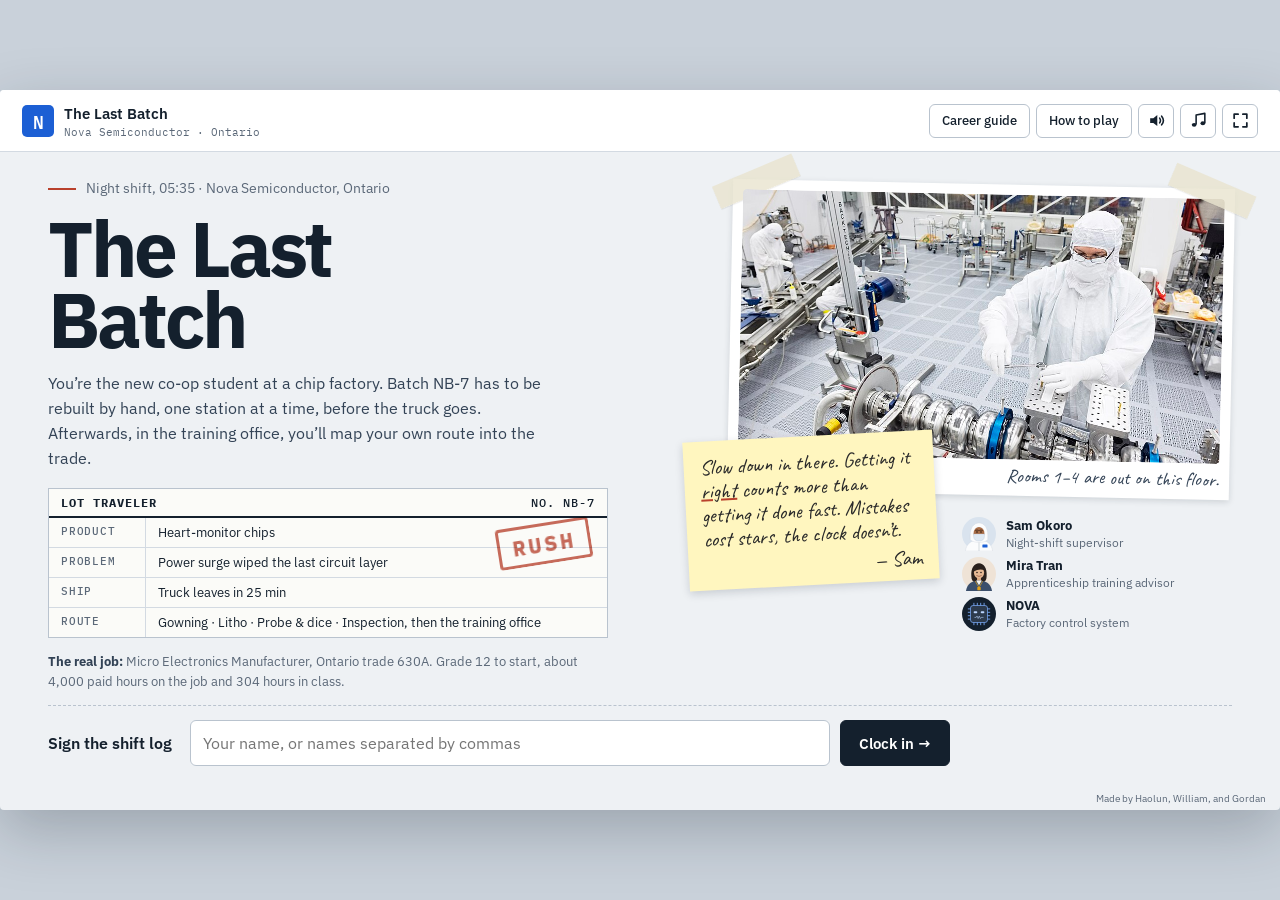
==== commit cbcb6f91: "Redesign title screen; add accuracy-first briefing and end-of-game snack prompt The landing now read" ====
--- a/index.html
+++ b/index.html
@@ -9,7 +9,7 @@
 <link rel="icon" type="image/svg+xml" href="data:image/svg+xml,%3Csvg xmlns='http://www.w3.org/2000/svg' viewBox='0 0 48 48'%3E%3Crect width='48' height='48' rx='9' fill='%2314202d'/%3E%3Cpath d='M12 35V13h4l16 22h4V13' fill='none' stroke='%231c5fd4' stroke-width='3'/%3E%3C/svg%3E">
 <link rel="preconnect" href="https://fonts.googleapis.com">
 <link rel="preconnect" href="https://fonts.gstatic.com" crossorigin>
-<link rel="stylesheet" href="https://fonts.googleapis.com/css2?family=IBM+Plex+Mono:wght@400;500;600&family=IBM+Plex+Sans:wght@400;500;600;700&display=swap">
+<link rel="stylesheet" href="https://fonts.googleapis.com/css2?family=Caveat:wght@500&family=IBM+Plex+Mono:wght@400;500;600&family=IBM+Plex+Sans:wght@400;500;600;700&display=swap">
 <link rel="stylesheet" href="css/style.css">
 </head>
 <body>
--- a/css/style.css
+++ b/css/style.css
@@ -5,7 +5,7 @@
  --paper:#eef1f4;--panel:#ffffff;--sunk:#e8ecf0;--line:#d3dae2;--line2:#b9c3ce;
  --ink:#14202d;--ink2:#334356;--muted:#5b6878;--blue:#1c5fd4;--blue-soft:#e2ebfb;--accent:#1c5fd4;--accent-soft:#e2ebfb;
  --litho:#f2c200;--litho-soft:#fdf5d3;--red:#b9412c;--red-soft:#f8e4df;--ok:#2f7d4f;--ok-soft:#e1f0e6;
- --sans:'IBM Plex Sans',system-ui,'Segoe UI',sans-serif;--mono:'IBM Plex Mono',Consolas,monospace;
+ --sans:'IBM Plex Sans',system-ui,'Segoe UI',sans-serif;--mono:'IBM Plex Mono',Consolas,monospace;--hand:'Caveat','Segoe Print','Bradley Hand',cursive;
  --r:6px;--shadow:0 1px 2px #1f2a3714,0 4px 14px #1f2a370f;
 }
 *{box-sizing:border-box}
@@ -50,23 +50,37 @@
 .input{background:var(--panel);border:1px solid var(--line2);border-radius:var(--r);min-height:46px;width:100%;padding:10px 12px;font-size:16px}
 .input:focus{border-color:var(--blue);outline:none;box-shadow:0 0 0 3px var(--blue-soft)}
 
-/* ---------- Landing ---------- */
-.landing{padding:28px 44px 22px;display:grid;grid-template-columns:1fr 1.05fr;grid-template-rows:1fr auto;gap:18px 40px}
-.landing h1{font-size:64px;line-height:1;letter-spacing:-2px;margin:12px 0 14px}
-.lede{font-size:16px;color:var(--ink2);max-width:540px}
-.fact-row{display:grid;grid-template-columns:repeat(4,1fr);gap:8px;margin-top:20px}
-.fact{background:var(--panel);border:1px solid var(--line);border-radius:var(--r);padding:10px 12px}
-.fact strong{display:block;font:600 19px var(--mono)}.fact span{display:block;font-size:11.5px;color:var(--muted);margin-top:3px;line-height:1.35}
-.cast{display:flex;gap:18px;margin-top:20px}
-.cast-member{display:flex;align-items:center;gap:8px;font-size:11.5px;color:var(--muted);line-height:1.3}.cast-member svg{width:40px;height:40px;flex:none}.cast-member b{display:block;color:var(--ink);font-size:13px}
-.hero-plan{margin:0;align-self:center;background:var(--panel);border:1px solid var(--line);border-radius:var(--r);padding:12px;box-shadow:var(--shadow)}
-.hero-plan svg{display:block;width:100%;height:auto}.hero-plan figcaption{font-size:12.5px;color:var(--muted);margin-top:8px}
-.landing-bottom{grid-column:1/-1;border-top:1px solid var(--line);padding-top:16px;display:grid;grid-template-columns:1fr 1.05fr;gap:40px}
-.signup label{display:block;font-weight:600;margin-bottom:8px}.input-row{display:flex;gap:10px}.input-row input{flex:1;min-width:0}
+/* ---------- Landing ----------
+   Laid out like the paperwork on a shift desk: a lot traveler, a taped-up photo and a note from Sam. */
+.landing{padding:26px 48px 18px;display:grid;grid-template-columns:1fr 520px;grid-template-rows:1fr auto;gap:10px 56px}
+.kicker{font-size:14px;color:var(--muted);display:flex;align-items:center;gap:10px}.kicker::before{content:"";width:28px;height:2px;background:var(--red)}
+.landing h1{font-size:78px;line-height:.92;letter-spacing:-3px;font-weight:700;margin:12px 0 16px}
+.lede{font-size:16px;color:var(--ink2);max-width:520px}
+.traveler{position:relative;margin-top:18px;max-width:560px;background:#fbfbf8;border:1px solid var(--line2);font-size:13px}
+.traveler-head{display:flex;justify-content:space-between;padding:6px 12px;border-bottom:2px solid var(--ink);font:500 12px var(--mono);text-transform:uppercase;letter-spacing:1px}
+.traveler table{width:100%;border-collapse:collapse}
+.traveler th,.traveler td{text-align:left;padding:6px 12px;border-bottom:1px solid var(--line);vertical-align:top}.traveler tr:last-child>*{border-bottom:0}
+.traveler th{width:96px;font:500 11px var(--mono);text-transform:uppercase;letter-spacing:.8px;color:var(--muted);border-right:1px solid var(--line)}
+.stamp{position:absolute;right:16px;top:34px;transform:rotate(-9deg);padding:3px 12px;border:3px solid var(--red);border-radius:4px;color:var(--red);font:700 22px var(--mono);text-transform:uppercase;letter-spacing:3px;opacity:.78;mix-blend-mode:multiply}
+.trade-line{margin-top:14px;max-width:560px;font-size:13px;color:var(--muted);line-height:1.5}.trade-line b{color:var(--ink2)}
+.landing-side{position:relative;padding-top:6px}
+.pinned-photo{position:relative;margin:0 0 0 18px;background:#fff;padding:10px 10px 8px;box-shadow:0 2px 6px #14202d26;transform:rotate(1.2deg)}
+.pinned-photo::before,.pinned-photo::after{content:"";position:absolute;top:-10px;width:86px;height:24px;background:#e9e4cfcc;box-shadow:0 1px 1px #0001}
+.pinned-photo::before{left:-20px;transform:rotate(-24deg)}.pinned-photo::after{right:-20px;transform:rotate(22deg)}
+.pinned-photo svg{display:block;width:100%;height:auto}
+.pinned-photo figcaption{font:19px var(--hand);color:var(--ink2);margin-top:4px;text-align:right}
+.note-card{position:absolute;left:-26px;top:258px;width:250px;padding:14px 16px 10px;background:#fff6bf;box-shadow:0 3px 8px #14202d2b;transform:rotate(-3deg);font:21px/1.15 var(--hand);color:#2a2a2a}
+.note-card p{line-height:1.15}.note-card u{text-decoration-color:var(--red);text-decoration-thickness:2px}.note-card span{display:block;text-align:right;margin-top:4px}
+.crew{list-style:none;margin:0;padding:0 0 0 250px;display:flex;flex-direction:column;gap:6px;margin-top:22px}
+.crew li{display:flex;align-items:center;gap:10px;margin:0;font-size:12px;color:var(--muted);line-height:1.3}.crew svg{width:34px;height:34px;flex:none}.crew b{display:block;color:var(--ink);font-size:13px}
+.landing-bottom{grid-column:1/-1;border-top:1px dashed var(--line2);padding-top:14px}
+.signup{display:grid;grid-template-columns:auto 1fr;align-items:center;gap:0 18px}.signup label{font-weight:600}.signup .inline-error{grid-column:2}
+.input-row{display:flex;gap:10px;max-width:760px}.input-row input{flex:1;min-width:0}
 .inline-error{color:var(--red);font-size:14px;min-height:20px;margin-top:6px}
-.instructions-strip{display:grid;grid-template-columns:repeat(3,1fr);gap:16px;font-size:13px;color:var(--ink2);line-height:1.45}
-.instructions-strip b{display:block;font:600 11px var(--mono);text-transform:uppercase;letter-spacing:1px;color:var(--blue);margin-bottom:5px}
-.resume-card{background:var(--panel);border:1px solid var(--line);border-radius:var(--r);padding:16px 18px}.resume-card p{margin:6px 0 12px;color:var(--muted)}
+.resume-card{display:flex;justify-content:space-between;align-items:center;gap:20px}.resume-card p{margin:4px 0 0;color:var(--muted)}
+.briefing,.snack{display:grid;grid-template-columns:72px 1fr;gap:20px;align-items:start}.briefing>svg{width:72px;height:72px}
+.snack-hand{font-size:58px;line-height:1;text-align:center;animation:wave 1.1s ease-in-out 3}
+@keyframes wave{0%,100%{transform:rotate(0)}30%{transform:rotate(-14deg)}60%{transform:rotate(10deg)}}
 .gate-actions{display:flex;gap:8px}
 
 /* ---------- Room layout ---------- */
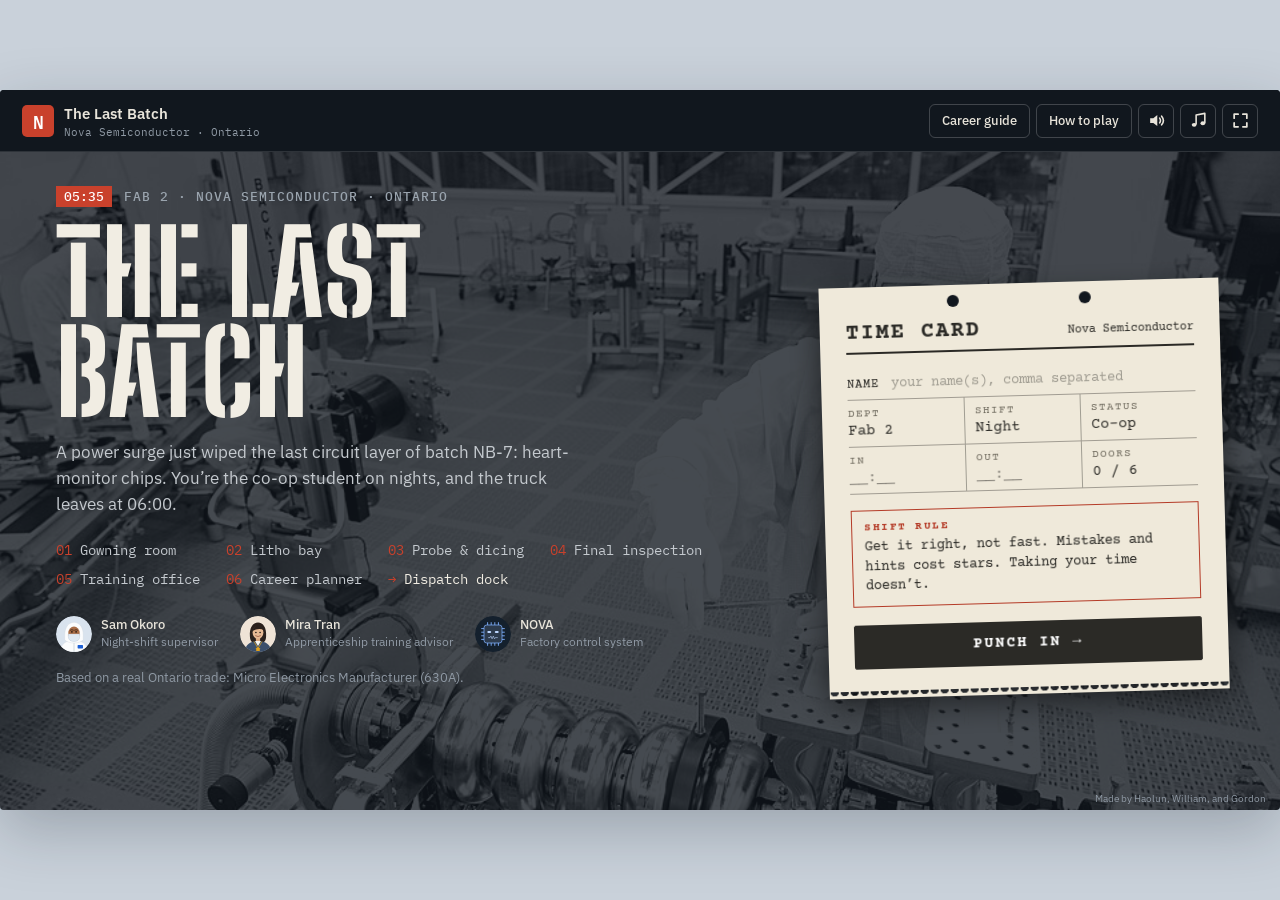
==== commit dc5f3f76: "Title screen v2: night-shift wall lettering and a paper time card; fix Gordon's name Co-Authored-By:" ====
--- a/index.html
+++ b/index.html
@@ -9,7 +9,7 @@
 <link rel="icon" type="image/svg+xml" href="data:image/svg+xml,%3Csvg xmlns='http://www.w3.org/2000/svg' viewBox='0 0 48 48'%3E%3Crect width='48' height='48' rx='9' fill='%2314202d'/%3E%3Cpath d='M12 35V13h4l16 22h4V13' fill='none' stroke='%231c5fd4' stroke-width='3'/%3E%3C/svg%3E">
 <link rel="preconnect" href="https://fonts.googleapis.com">
 <link rel="preconnect" href="https://fonts.gstatic.com" crossorigin>
-<link rel="stylesheet" href="https://fonts.googleapis.com/css2?family=Caveat:wght@500&family=IBM+Plex+Mono:wght@400;500;600&family=IBM+Plex+Sans:wght@400;500;600;700&display=swap">
+<link rel="stylesheet" href="https://fonts.googleapis.com/css2?family=Big+Shoulders+Stencil+Display:wght@800&family=Caveat:wght@500&family=Courier+Prime:wght@400;700&family=IBM+Plex+Mono:wght@400;500;600&family=IBM+Plex+Sans:wght@400;500;600;700&display=swap">
 <link rel="stylesheet" href="css/style.css">
 </head>
 <body>
--- a/css/style.css
+++ b/css/style.css
@@ -5,7 +5,7 @@
  --paper:#eef1f4;--panel:#ffffff;--sunk:#e8ecf0;--line:#d3dae2;--line2:#b9c3ce;
  --ink:#14202d;--ink2:#334356;--muted:#5b6878;--blue:#1c5fd4;--blue-soft:#e2ebfb;--accent:#1c5fd4;--accent-soft:#e2ebfb;
  --litho:#f2c200;--litho-soft:#fdf5d3;--red:#b9412c;--red-soft:#f8e4df;--ok:#2f7d4f;--ok-soft:#e1f0e6;
- --sans:'IBM Plex Sans',system-ui,'Segoe UI',sans-serif;--mono:'IBM Plex Mono',Consolas,monospace;--hand:'Caveat','Segoe Print','Bradley Hand',cursive;
+ --sans:'IBM Plex Sans',system-ui,'Segoe UI',sans-serif;--mono:'IBM Plex Mono',Consolas,monospace;--hand:'Caveat','Segoe Print','Bradley Hand',cursive;--stencil:'Big Shoulders Stencil Display','Impact','Arial Narrow',sans-serif;--type:'Courier Prime','Courier New',monospace;
  --r:6px;--shadow:0 1px 2px #1f2a3714,0 4px 14px #1f2a370f;
 }
 *{box-sizing:border-box}
@@ -51,33 +51,41 @@
 .input:focus{border-color:var(--blue);outline:none;box-shadow:0 0 0 3px var(--blue-soft)}
 
 /* ---------- Landing ----------
-   Laid out like the paperwork on a shift desk: a lot traveler, a taped-up photo and a note from Sam. */
-.landing{padding:26px 48px 18px;display:grid;grid-template-columns:1fr 520px;grid-template-rows:1fr auto;gap:10px 56px}
-.kicker{font-size:14px;color:var(--muted);display:flex;align-items:center;gap:10px}.kicker::before{content:"";width:28px;height:2px;background:var(--red)}
-.landing h1{font-size:78px;line-height:.92;letter-spacing:-3px;font-weight:700;margin:12px 0 16px}
-.lede{font-size:16px;color:var(--ink2);max-width:520px}
-.traveler{position:relative;margin-top:18px;max-width:560px;background:#fbfbf8;border:1px solid var(--line2);font-size:13px}
-.traveler-head{display:flex;justify-content:space-between;padding:6px 12px;border-bottom:2px solid var(--ink);font:500 12px var(--mono);text-transform:uppercase;letter-spacing:1px}
-.traveler table{width:100%;border-collapse:collapse}
-.traveler th,.traveler td{text-align:left;padding:6px 12px;border-bottom:1px solid var(--line);vertical-align:top}.traveler tr:last-child>*{border-bottom:0}
-.traveler th{width:96px;font:500 11px var(--mono);text-transform:uppercase;letter-spacing:.8px;color:var(--muted);border-right:1px solid var(--line)}
-.stamp{position:absolute;right:16px;top:34px;transform:rotate(-9deg);padding:3px 12px;border:3px solid var(--red);border-radius:4px;color:var(--red);font:700 22px var(--mono);text-transform:uppercase;letter-spacing:3px;opacity:.78;mix-blend-mode:multiply}
-.trade-line{margin-top:14px;max-width:560px;font-size:13px;color:var(--muted);line-height:1.5}.trade-line b{color:var(--ink2)}
-.landing-side{position:relative;padding-top:6px}
-.pinned-photo{position:relative;margin:0 0 0 18px;background:#fff;padding:10px 10px 8px;box-shadow:0 2px 6px #14202d26;transform:rotate(1.2deg)}
-.pinned-photo::before,.pinned-photo::after{content:"";position:absolute;top:-10px;width:86px;height:24px;background:#e9e4cfcc;box-shadow:0 1px 1px #0001}
-.pinned-photo::before{left:-20px;transform:rotate(-24deg)}.pinned-photo::after{right:-20px;transform:rotate(22deg)}
-.pinned-photo svg{display:block;width:100%;height:auto}
-.pinned-photo figcaption{font:19px var(--hand);color:var(--ink2);margin-top:4px;text-align:right}
-.note-card{position:absolute;left:-26px;top:258px;width:250px;padding:14px 16px 10px;background:#fff6bf;box-shadow:0 3px 8px #14202d2b;transform:rotate(-3deg);font:21px/1.15 var(--hand);color:#2a2a2a}
-.note-card p{line-height:1.15}.note-card u{text-decoration-color:var(--red);text-decoration-thickness:2px}.note-card span{display:block;text-align:right;margin-top:4px}
-.crew{list-style:none;margin:0;padding:0 0 0 250px;display:flex;flex-direction:column;gap:6px;margin-top:22px}
-.crew li{display:flex;align-items:center;gap:10px;margin:0;font-size:12px;color:var(--muted);line-height:1.3}.crew svg{width:34px;height:34px;flex:none}.crew b{display:block;color:var(--ink);font-size:13px}
-.landing-bottom{grid-column:1/-1;border-top:1px dashed var(--line2);padding-top:14px}
-.signup{display:grid;grid-template-columns:auto 1fr;align-items:center;gap:0 18px}.signup label{font-weight:600}.signup .inline-error{grid-column:2}
-.input-row{display:flex;gap:10px;max-width:760px}.input-row input{flex:1;min-width:0}
-.inline-error{color:var(--red);font-size:14px;min-height:20px;margin-top:6px}
-.resume-card{display:flex;justify-content:space-between;align-items:center;gap:20px}.resume-card p{margin:4px 0 0;color:var(--muted)}
+   Night shift at the fab: the cleanroom photo dimmed behind stencilled wall lettering,
+   and a paper time card to punch in on. */
+#app.is-landing{background:#11171e}
+.is-landing .topbar{background:#11171e;border-bottom-color:#ffffff1f;color:#e8e4da}
+.is-landing .brand small{color:#8f99a4}.is-landing .brand-mark{background:#c9412c}
+.is-landing .text-btn{background:transparent;border-color:#ffffff33;color:#e8e4da}.is-landing .text-btn:hover:not(:disabled){background:#ffffff14}
+.is-landing .creator-credit{color:#8f99a4}
+.landing{padding:34px 56px 26px;display:grid;grid-template-columns:1fr 400px;gap:48px;color:#e8e4da}
+.landing-bg{position:absolute;inset:0;width:100%;height:100%;object-fit:cover;object-position:60% 40%;filter:grayscale(1) contrast(1.1);opacity:.22;pointer-events:none}
+.landing>*:not(.landing-bg){position:relative}
+.kicker{display:flex;align-items:center;gap:12px;font:500 13px var(--mono);letter-spacing:1px;text-transform:uppercase;color:#9aa4ae}
+.kicker span{background:#c9412c;color:#fff;padding:2px 8px;letter-spacing:0}
+.landing h1{font:800 116px/.86 var(--stencil);text-transform:uppercase;letter-spacing:1px;color:#f1ede3;margin:16px 0 16px;max-width:640px}
+.lede{font-size:17px;color:#c4c9ce;max-width:520px}
+.shift-route{list-style:none;margin:22px 0 0;padding:0;display:grid;grid-template-columns:repeat(4,auto);justify-content:start;gap:8px 26px;font:14px var(--mono);color:#c4c9ce}
+.shift-route li{margin:0;display:flex;gap:8px}.shift-route span{color:#c9412c}.shift-route li.dock{color:#f1ede3}
+.crew{display:flex;gap:22px;margin-top:26px}
+.crew>div{display:flex;align-items:center;gap:9px;font-size:12px;color:#8f99a4;line-height:1.3}.crew svg{width:36px;height:36px;flex:none;border-radius:50%}.crew b{display:block;color:#e8e4da;font-size:13px;font-weight:500}
+.trade-line{margin-top:16px;font-size:12.5px;color:#8f99a4}
+.timecard-wrap{align-self:center}
+.timecard{position:relative;background:#efe9da;color:#2b2a26;padding:34px 26px 22px;transform:rotate(-1.6deg);box-shadow:0 14px 30px #0008;font-family:var(--type)}
+.timecard::after{content:"";position:absolute;left:0;right:0;bottom:-7px;height:7px;background:radial-gradient(circle at 5px 0,transparent 4px,#efe9da 4.5px) 0 0/10px 7px}
+.tc-holes{position:absolute;top:10px;left:0;right:0;display:flex;justify-content:center;gap:120px}.tc-holes i{width:12px;height:12px;border-radius:50%;background:#11171e}
+.tc-head{display:flex;justify-content:space-between;align-items:baseline;border-bottom:2px solid #2b2a26;padding-bottom:6px}.tc-head b{font-size:22px;text-transform:uppercase;letter-spacing:2px}.tc-head span{font-size:12px}
+.tc-row{display:flex;align-items:baseline;gap:12px;border-bottom:1px solid #2b2a2666;padding:14px 0 6px}
+.tc-row label{font-size:12px;text-transform:uppercase;letter-spacing:1px;flex:none}
+.tc-row input{flex:1;min-width:0;border:0;background:transparent;font:20px var(--hand);color:#1d3d8f;padding:0;outline:none}.tc-row input::placeholder{color:#2b2a2666;font:14px var(--type)}
+.tc-row:focus-within{border-bottom-color:#1d3d8f}.tc-filled{font:22px var(--hand);color:#1d3d8f;overflow:hidden;white-space:nowrap;text-overflow:ellipsis}
+.tc-grid{display:grid;grid-template-columns:repeat(3,1fr);border-bottom:1px solid #2b2a2666}.tc-grid>div{padding:8px 0 7px;font-size:15px}.tc-grid>div+div{border-left:1px solid #2b2a2666;padding-left:10px}
+.tc-grid small{display:block;font-size:10.5px;text-transform:uppercase;letter-spacing:1px;color:#6b665a;margin-bottom:2px}
+.tc-blank{color:#2b2a2688}.tc-stamp{font-style:normal;color:#b43a26;font-weight:700;letter-spacing:1px}
+.tc-rule{margin-top:16px;border:1.5px solid #b43a26;padding:9px 12px;font-size:13.5px;line-height:1.45;color:#2b2a26}.tc-rule b{display:block;color:#b43a26;text-transform:uppercase;letter-spacing:1.5px;font-size:11px;margin-bottom:2px}
+.timecard .inline-error{min-height:18px;font:13px var(--sans);color:#b43a26}
+.timecard .btn{width:100%;background:#2b2a26;border-color:#2b2a26;font-family:var(--type);text-transform:uppercase;letter-spacing:2px;border-radius:2px}.timecard .btn:hover:not(:disabled){background:#000}
+.tc-actions{display:flex;flex-direction:column;gap:8px}.tc-link{background:none;border:0;font:13px var(--type);text-decoration:underline;color:#2b2a26;padding:4px}
 .briefing,.snack{display:grid;grid-template-columns:72px 1fr;gap:20px;align-items:start}.briefing>svg{width:72px;height:72px}
 .snack-hand{font-size:58px;line-height:1;text-align:center;animation:wave 1.1s ease-in-out 3}
 @keyframes wave{0%,100%{transform:rotate(0)}30%{transform:rotate(-14deg)}60%{transform:rotate(10deg)}}
